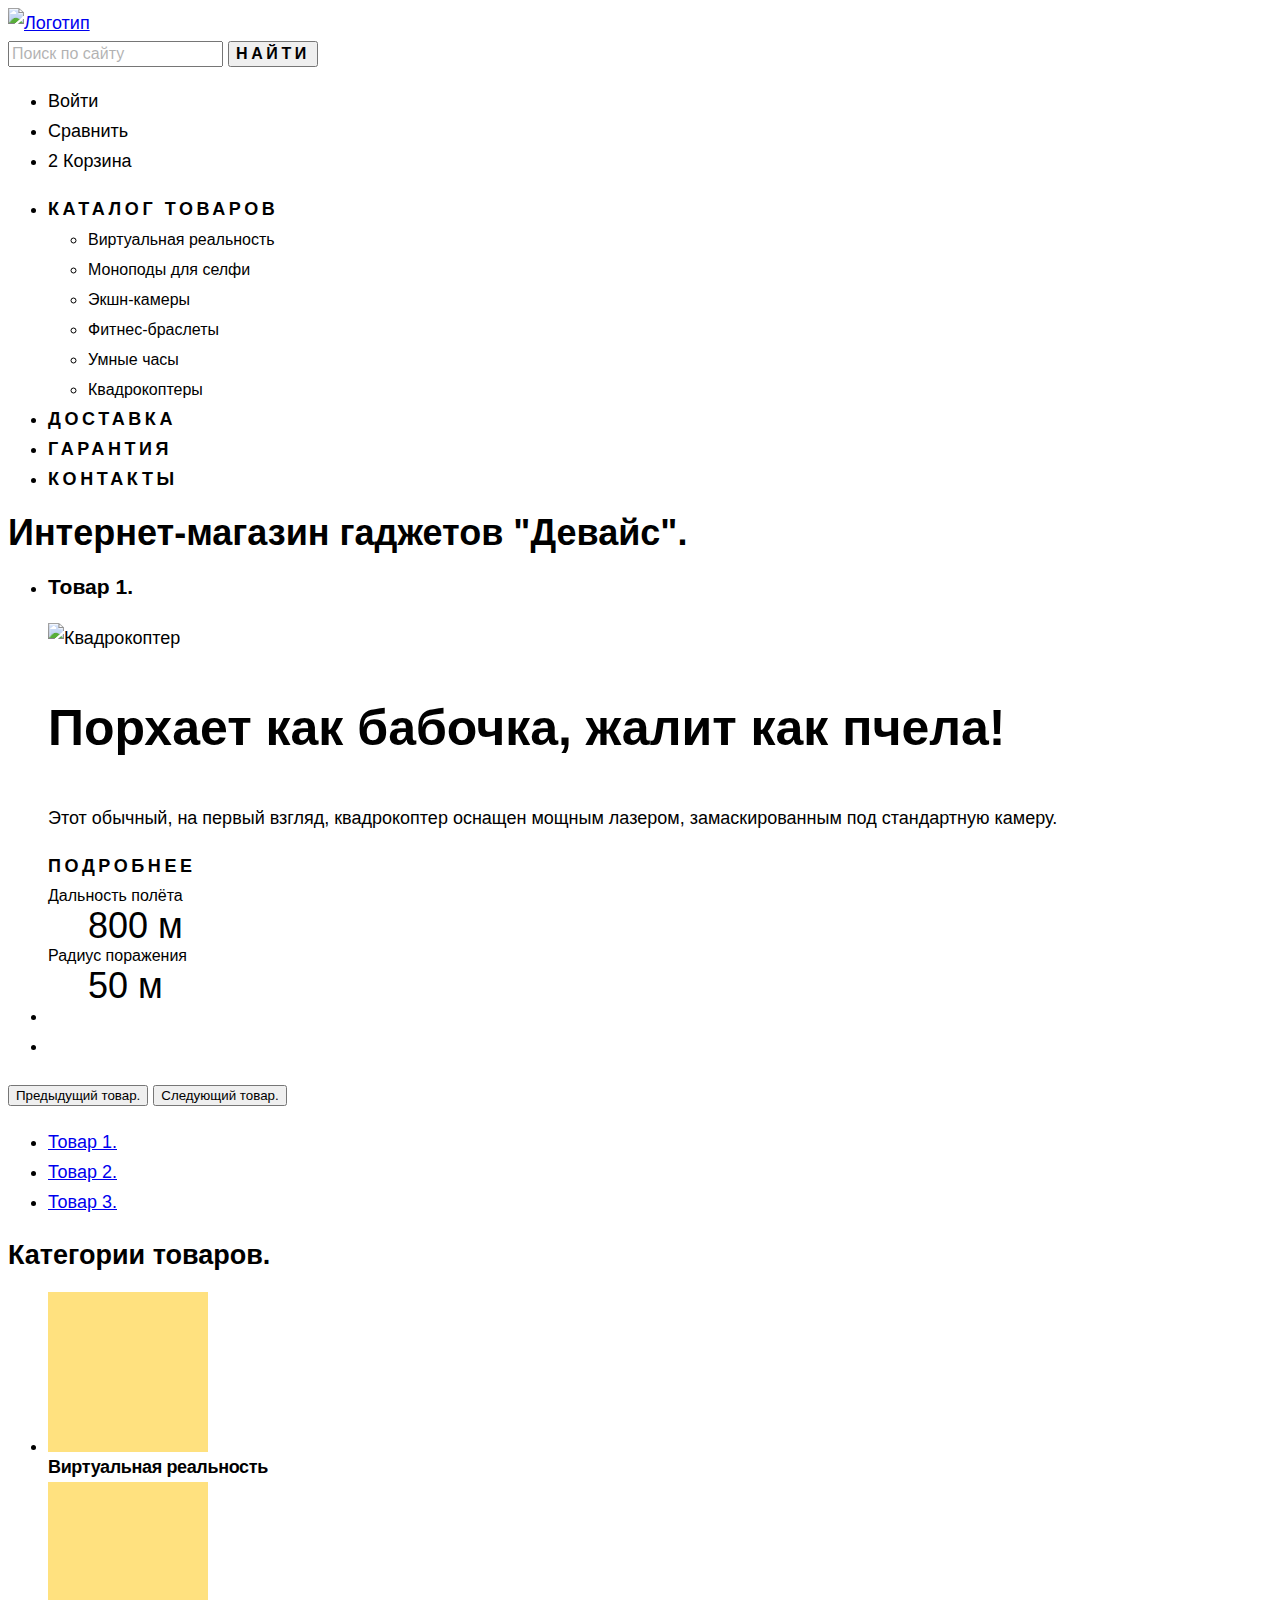
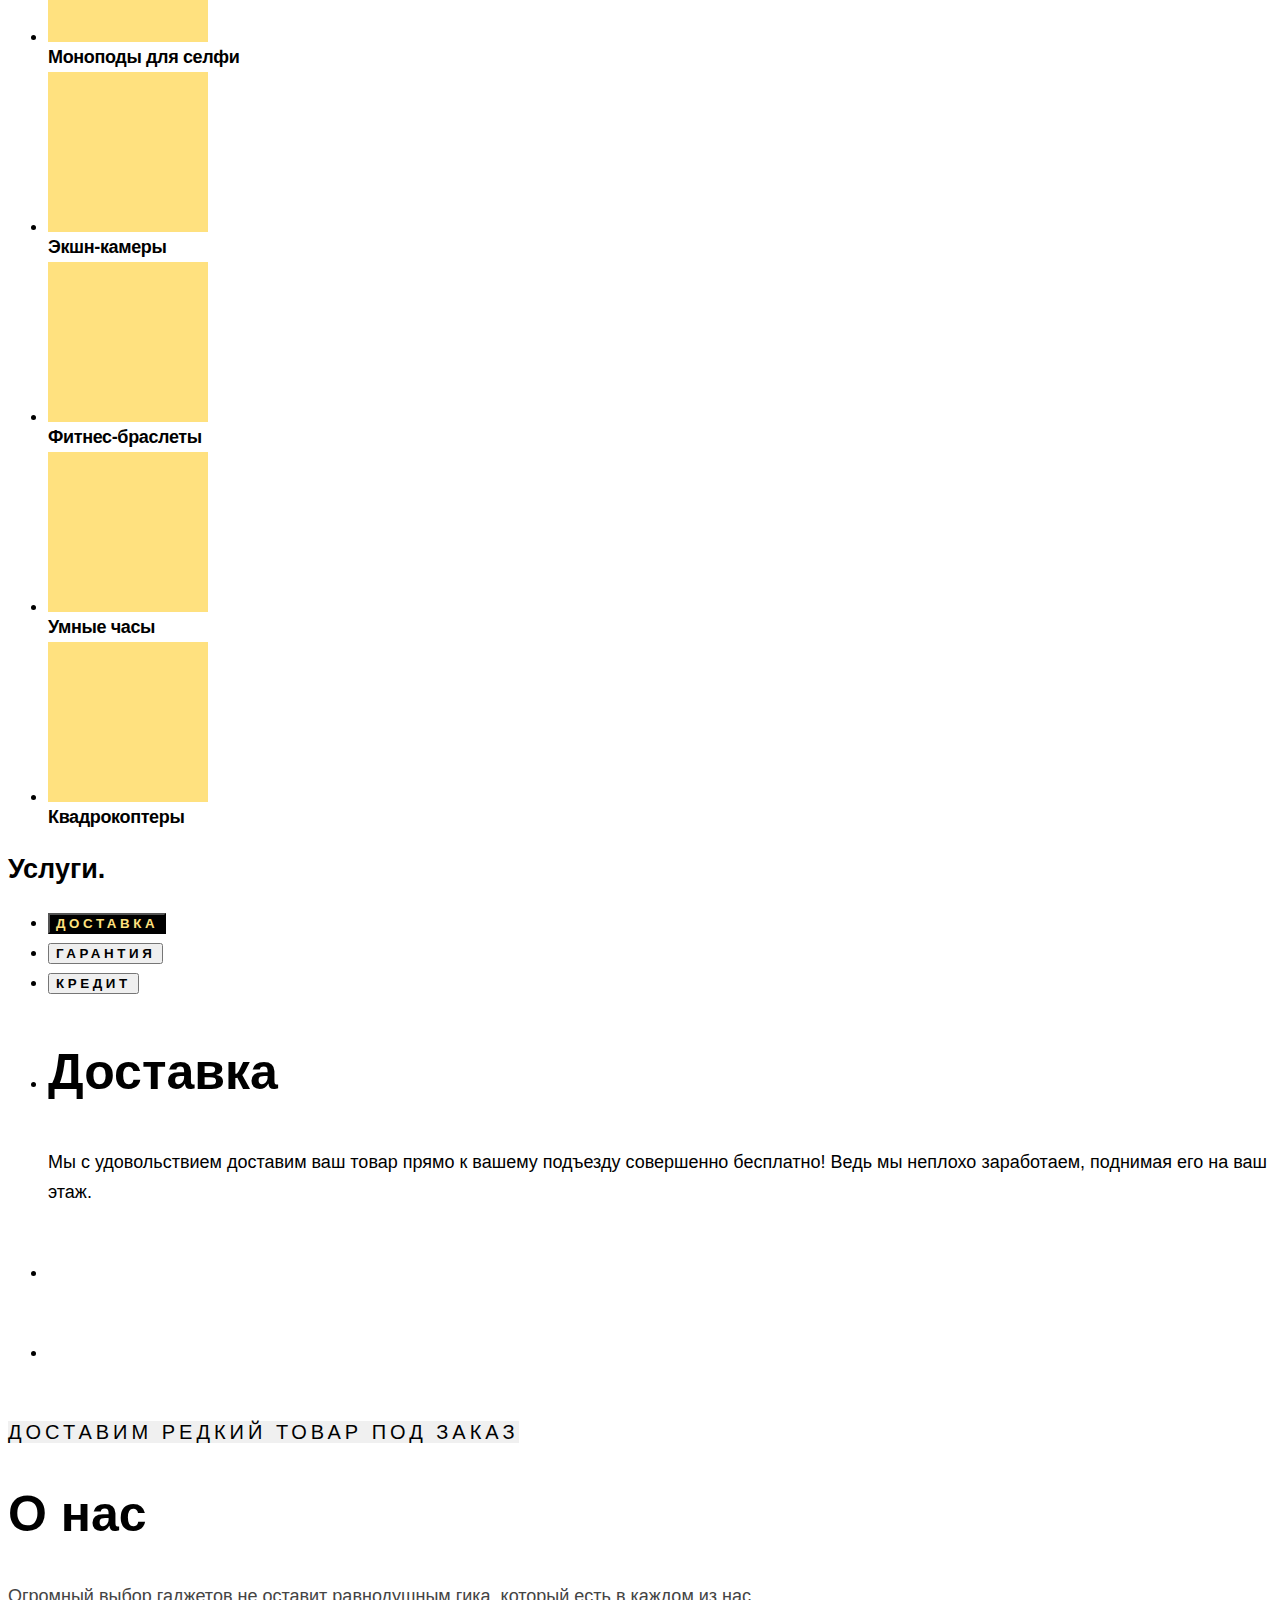
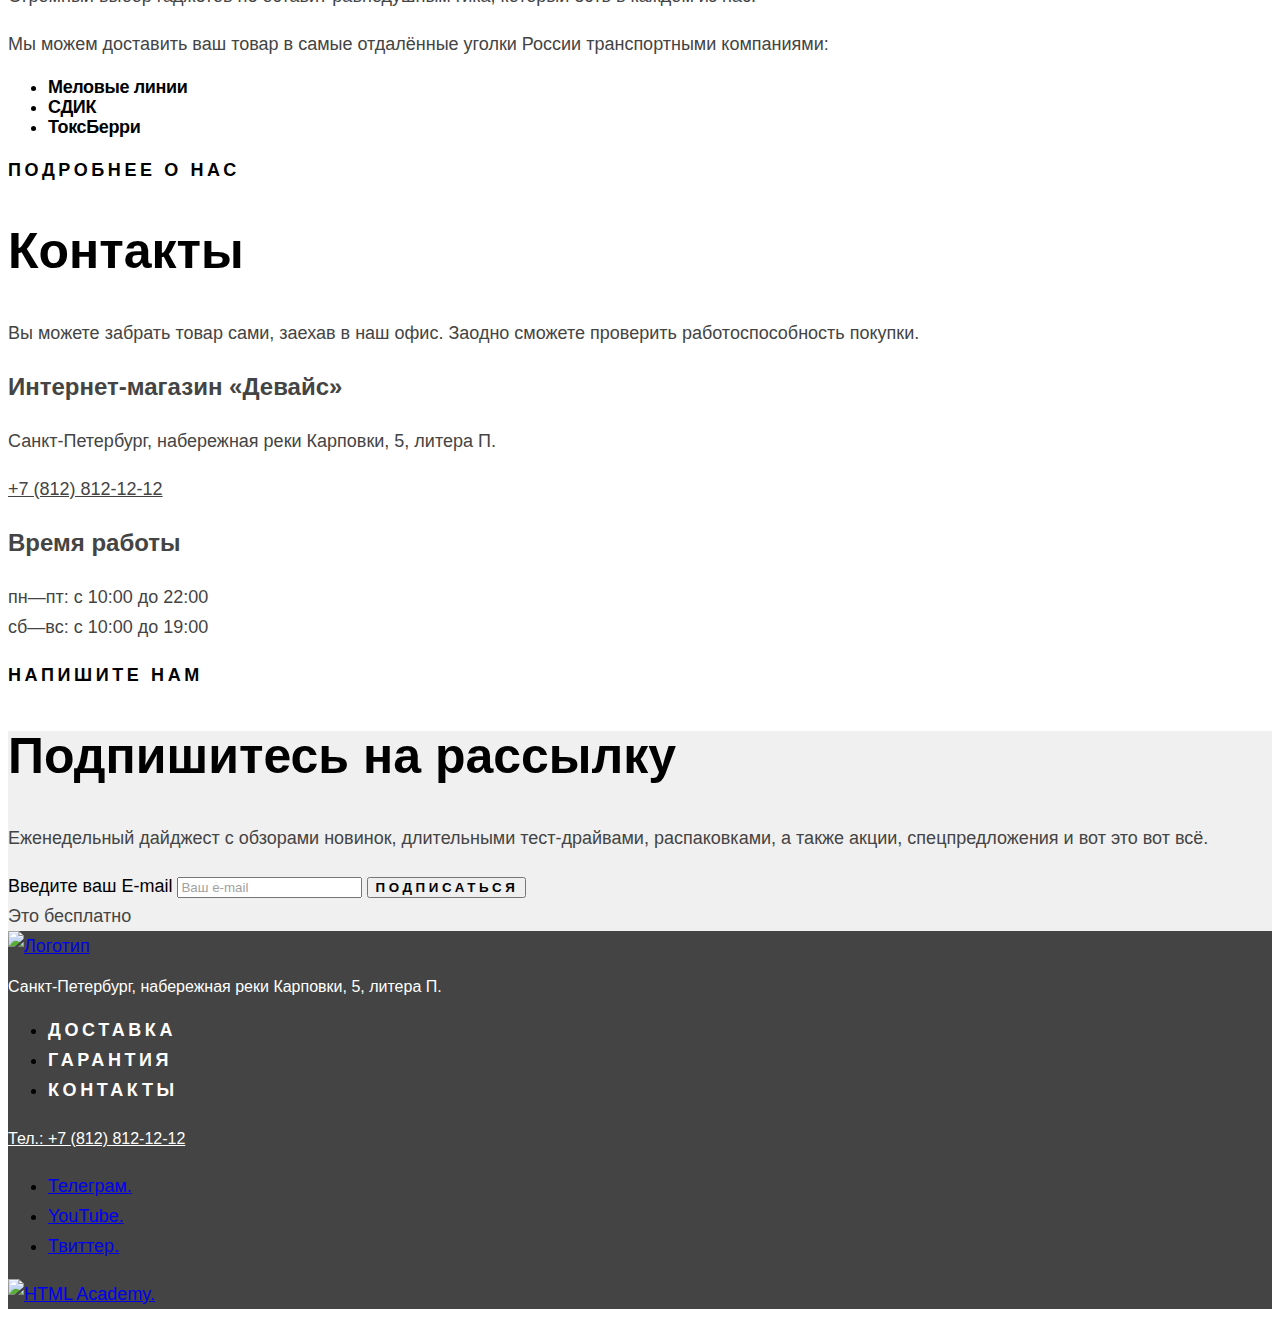
==== index.html @ 1443848a "Добавляет фоновые цвета и изображения в index" ====
<!DOCTYPE html>
<html lang="ru">

<head>
  <meta charset="UTF-8">
  <meta name="viewport" content="width=device-width, initial-scale=1.0">
  <link href="styles/styles.css" rel="stylesheet">
  <title>HTML Academy: Девайс</title>
</head>

<body>
  <header class="header">
    <div class="header-container container">
        <a class="navigation-logo" href="index.html" aria-current="page">
          <img src="images/header/logo.svg" width="145" height="36" alt="Логотип">
        </a>

        <div class="header-user-container">
          <form class="header-search search" method="GET" action="https://echo.htmlacademy.ru/">
            <label class="visually-hidden" for="search">
              <input class="search-input" type="search" name="search" id="search" placeholder="Поиск по сайту">
            </label>
            <button class="search-submit button button-dark" type="submit">Найти</button>
          </form>

          <ul class="user-list list-reset">
            <li class="user-item">
              <a class="user-link user-link-login" href="#">Войти</a>
            </li>

            <li class="user-item">
              <a class="user-link user-link-compare" href="#">Сравнить</a>
            </li>

            <li class="user-item user-item-cart">
              <a class="user-link user-link-cart" href="#">
                <span class="user-link-num">2</span>
                Корзина
              </a>
            </li>
          </ul>
        </div>

      <nav class="navigation">
        <ul class="navigation-list list-reset">
          <li class="navigation-item navigation-item-catalog">
            <a class="navigation-link navigation-link-catalog" href="catalog.html">
              Каталог товаров
              <span></span>
            </a>
            <div class="submenu">
              <ul class="submenu-list">
                <li class="submenu-item">
                  <a class="submenu-link" href="#">Виртуальная реальность</a>
                </li>

                <li class="submenu-item">
                  <a class="submenu-link" href="#">Моноподы для селфи</a>
                </li>

                <li class="submenu-item">
                  <a class="submenu-link" href="#">Экшн-камеры</a>
                </li>
              </ul>

              <ul class="submenu-list">
                <li class="submenu-item">
                  <a class="submenu-link" href="#">Фитнес-браслеты</a>
                </li>

                <li class="submenu-item">
                  <a class="submenu-link" href="#">Умные часы</a>
                </li>
              </ul>

              <ul class="submenu-list">
                <li class="submenu-item">
                  <a class="submenu-link" href="#">Квадрокоптеры</a>
                </li>
              </ul>
            </div>
          </li>

          <li class="navigation-item">
            <a class="navigation-link" href="#">Доставка</a>
          </li>

          <li class="navigation-item">
            <a class="navigation-link" href="#">Гарантия</a>
          </li>

          <li class="navigation-item">
            <a class="navigation-link" href="#">Контакты</a>
          </li>
        </ul>
      </nav>
    </div>
  </header>

  <main>
    <h1 class="visually-hidden">Интернет-магазин гаджетов "Девайс".</h1>

    <section class="slider">
      <div class="slider-container container">
        <ul class="slider-list list-reset">
          <li class="slider-item slider-item-active">
            <h3 class="visually-hidden">Товар 1.</h3>
            <img src="images/index/slider/slider-1.png" width="560" height="560" alt="Квадрокоптер">

            <div class="slider-content">
              <p class="slider-title title">Порхает как бабочка, жалит как пчела!</p>
              <p class="slider-text">Этот обычный, на первый взгляд, квадрокоптер оснащен мощным лазером, замаскированным под стандартную камеру.</p>
              <a class="slider-button button button-light" href="#">Подробнее</a>

              <dl class="slider-params">
                <div class="slider-params-item">
                  <dt class="slider-key">Дальность полёта</dt>
                  <dd class="slider-value">800 м</dd>
                </div>

                <div class="slider-params-item">
                  <dt class="slider-key">Радиус поражения</dt>
                  <dd class="slider-value">50 м</dd>
                </div>
              </dl>
            </div>
          </li>

          <li class="slider-item"></li>

          <li class="slider-item"></li>
        </ul>

        <div class="slider-arrows">
          <button class="slider-arrow slider-arrow-prev" type="button">
            <span class="visually-hidden">Предыдущий товар.</span>
          </button>

          <button class="slider-arrow slider-arrow-next" type="button">
            <span class="visually-hidden">Следующий товар.</span>
          </button>
        </div>

        <div class="slider-bullets bullets">
          <ul class="bullets-list">
            <li class="bullets-item active">
              <a class="bullets-link active" href="#">
                <span class="visually-hidden">Товар 1.</span>
              </a>
            </li>

            <li class="bullets-item">
              <a class="bullets-link" href="#">
                <span class="visually-hidden">Товар 2.</span>
              </a>
            </li>

            <li class="bullets-item">
              <a class="bullets-link" href="#">
                <span class="visually-hidden">Товар 3.</span>
              </a>
            </li>
          </ul>
        </div>
      </div>
    </section>

    <section class="categories">
      <div class="categories-container container">
        <h2 class="visually-hidden">Категории товаров.</h2>

        <ul class="categories-list">
          <li class="categories-item">
            <a class="categories-link categories-link-vr" href="#">Виртуальная реальность</a>
          </li>

          <li class="categories-item">
            <a class="categories-link categories-link-monopodes" href="#">Моноподы для селфи</a>
          </li>

          <li class="categories-item">
            <a class="categories-link categories-link-cameras" href="#">Экшн-камеры</a>
          </li>

          <li class="categories-item">
            <a class="categories-link categories-link-bracelets" href="#">Фитнес-браслеты</a>
          </li>

          <li class="categories-item">
            <a class="categories-link categories-link-smartwatches" href="#">Умные часы</a>
          </li>

          <li class="categories-item">
            <a class="categories-link categories-link-quadrocopters" href="#">Квадрокоптеры</a>
          </li>
        </ul>
      </div>
    </section>

    <section class="services">
      <div class="services-container container">
        <h2 class="visually-hidden">Услуги.</h2>

        <ul class="services-tabs list-reset">
          <li class="services-tab-item services-tab-item-active">
            <button class="services-tab-link services-tab-link-active button button-light">Доставка</button>
          </li>

          <li class="services-tab-item">
            <button class="services-tab-link button button-light">Гарантия</button>
          </li>

          <li class="services-tab-item">
            <button class="services-tab-link button button-light">Кредит</button>
          </li>
        </ul>

        <ul class="services-contents list-reset">
          <li class="services-content-item services-content-item-delivery services-content-item-active">
            <h3 class="services-title title">Доставка</h3>
            <p class="services-text">Мы с удовольствием доставим ваш товар прямо к вашему подъезду совершенно бесплатно! Ведь мы неплохо заработаем, поднимая его на ваш этаж.</p>
          </li>

          <li class="services-content-item services-content-item-guarantee">
            <h3 class="services-title title"></h3>
            <p class="services-text"></p>
          </li>

          <li class="services-content-item services-content-item-credit">
            <h3 class="services-title title"></h3>
            <p class="services-text"></p>
          </li>
        </ul>
      </div>
    </section>

    <div class="delivery container">
      <span></span>
      <a class="delivery-link" href="#">Доставим редкий товар под заказ
        <span></span>
      </a>
    </di>

    <div class="about-company-container">
      <section class="about">
        <h2 class="about-title title">О нас</h2>

        <p class="about-description">Огромный выбор гаджетов не оставит равнодушным гика, который есть в каждом из нас.</p>
        <p class="about-description">Мы можем доставить ваш товар в самые отдалённые уголки России транспортными компаниями:</p>
        <ul class="about-list">
          <li class="about-item">Меловые линии</li>
          <li class="about-item">СДИК</li>
          <li class="about-item">ТоксБерри</li>
        </ul>

        <a class="about-button button button-light" href="#">Подробнее о нас</a>
      </section>

      <section class="contacts">
        <h2 class="contacts-title title">Контакты</h2>
        <p class="contacts-description">Вы можете забрать товар сами, заехав в наш офис. Заодно сможете проверить работоспособность покупки.</p>

        <address class="contacts-info">
          <h3 class="address-title">Интернет-магазин «Девайс»</h3>
          <p class="address-description">Санкт-Петербург, набережная реки Карповки, 5, литера П.</p>
          <a class="address-phone" href="tel:+78128121212">+7 (812) 812-12-12</a>
        </address>

        <h3 class="contacts-worktime-title">Время работы</h3>
        <p class="contacts-worktime-description">пн—пт: с 10:00 до 22:00<br>сб—вс: с 10:00 до 19:00</p>

        <a class="contacts-button button" href="#">Напишите нам</a>
      </section>
    </div>

    <section class="subscribe">
      <div class="subscribe-container container">
        <h2 class="subscribe-title title">Подпишитесь на рассылку</h2>
        <p class="subscribe-description">Еженедельный дайджест с обзорами новинок, длительными тест-драйвами, распаковками, а также акции, спецпредложения и вот это вот всё.</p>

        <form class="subscribe-form" method="post" action="https://echo.htmlacademy.ru/">
          <label class="visually-hidden" for="subscribe-email">Введите ваш E-mail</label>
          <input class="subscribe-input" type="email" id="subscribe-email" name="subscribe-email" placeholder="Ваш e-mail" required>
          <button class="subscribe-submit button button-dark" type="submit">Подписаться</button>
        </form>

        <span class="subscribe-hint">Это бесплатно</span>
      </div>
    </section>
  </main>

  <footer class="footer">
    <div class="footer-container container">
      <a class="footer-logo" href="index.html" aria-current="page">
        <img class="footer-image" src="images/footer/logo.svg" width="145" height="36" alt="Логотип">
      </a>

      <div class="footer-content">
        <address class="footer-address">
          <p class="footer-address-description">Санкт-Петербург, набережная реки Карповки, 5, литера П.</p>
        </address>

        <ul class="footer-navigation-list navigation-list list-reset">
          <li class="navigation-item">
            <a class="navigation-link" href="#">Доставка</a>
          </li>

          <li class="navigation-item">
            <a class="navigation-link" href="#">Гарантия</a>
          </li>

          <li class="navigation-item">
            <a class="navigation-link" href="#">Контакты</a>
          </li>
        </ul>

        <a class="footer-contact-link" href="tel:+78128121212">Тел.: +7 (812) 812-12-12</a>

        <ul class="footer-social-list">
          <li class="footer-social-item">
            <a class="footer-social-link" href="https://t.me/htmlacademy">
              <span class="visually-hidden">Телеграм.</span>
            </a>
          </li>

          <li class="footer-social-item">
            <a class="footer-social-link" href="https://www.youtube.com/user/htmlacademyru">
              <span class="visually-hidden">YouTube.</span>
            </a>
          </li>

          <li class="footer-social-item">
            <a class="footer-social-link" href="https://twitter.com/htmlacademy_ru">
              <span class="visually-hidden">Твиттер.</span>
            </a>
          </li>
        </ul>

        <a class="footer-author-link" href="https://htmlacademy.ru/">
          <img class="footer-author-image" src="images/footer/html-academy.svg" width="115" height="33" alt="HTML Academy.">
        </a>
      </div>
    </div>
  </footer>
</body>
</html>
---- styles/styles.css ----
@font-face {
  font-family: "Raleway";
  font-style: normal;
  font-weight: 800;
  src: url("../fonts/raleway/raleway-800.woff2") format("woff2");
  font-display: swap;
}

@font-face {
  font-family: "Rubik";
  font-style: normal;
  font-weight: 400;
  src: url("../fonts/rubik/rubik-400.woff2") format("woff2");
  font-display: swap;
}

@font-face {
  font-family: "Rubik";
  font-style: normal;
  font-weight: 700;
  src: url("../fonts/rubik/rubik-700.woff2") format("woff2");
  font-display: swap;
}

:root {
  --basic-black: #000000;
  --basic-dark: #444444;
  --basic-gray: #DCDCDC;
  --basic-light-gray: #EBEBEB;
  --basic-light: #F0F0F0;
  --basic-white: #FFFFFF;
  --special-yellow-light: #FFE17F;
  --special-yellow-dark: #FFC700;
  --special-purple: #AF4FFF;
  --status-error: #FF3D3D;
  --status-warning: #FD912E;
  --status-success: #08AF00;
}

html {

}

body {
  font-family: "Rubik", Arial, Helvetica, sans-serif;
  font-style: normal;
  font-size: 18px;
  font-weight: normal;
  line-height: 30px;
  color: var(--basic-black);
  background-color: var(--basic-white);
}

.title {
  font-family: "Raleway", Arial, Helvetica, sans-serif;
  font-size: 50px;
  font-weight: 800;
  line-height: 50px;
}

.button {
  font-family: "Raleway", Arial, Helvetica, sans-serif;
  font-weight: 800;
  letter-spacing: 3.6px;
  text-transform: uppercase;
  color: var(--basic-black);
  text-decoration: none;
}

/* HEADER */
.search-input,
.search-submit {
  font-size: 16px;
  line-height: 20px;
  color: var(--basic-black);
}

.search-input::placeholder {
  color: var(--basic-black);
  opacity: 0.3;
}

.user-link {
  color: var(--basic-black);
  text-decoration: none;
}

.navigation-link {
  font-family: "Raleway", Arial, Helvetica, sans-serif;
  font-weight: 800;
  line-height: auto;
  letter-spacing: 3.6px;
  text-transform: uppercase;
  text-decoration: none;
  color: var(--basic-black);
}

.submenu-link {
  color: var(--basic-black);
  font-size: 16px;
  line-height: 18px;
  text-decoration: none;
}

/* MAIN */


/* SLIDER */
.slider-button {
  text-align: center;
}

.slider-value {
  font-size: 36px;
}

.slider-key {
  font-size: 16px;
}

/* CATEGORIES */
.categories-link {
  font-family: "Raleway", Arial, Helvetica, sans-serif;
  font-weight: 800;
  letter-spacing: -0.36px;
  line-height: 24px;
  text-decoration: none;
  color: var(--basic-black);
}

.categories-link::before {
  content: "";
  display: block;
  width: 160px;
  height: 160px;
  background-color: var(--special-yellow-light);
  background-repeat: no-repeat;
}

.categories-link-vr::before {
  background-image: url("../images/index/categories/categories-vr.svg");
}

.categories-link-monopodes::before {
  background-image: url("../images/index/categories/categories-monopode.svg");
}

.categories-link-cameras::before {
  background-image: url("../images/index/categories/categories-camera.svg");
}

.categories-link-bracelets::before {
  background-image: url("../images/index/categories/categories-fitness-bracelets.svg");
}

.categories-link-smartwatches::before {
  background-image: url("../images/index/categories/categories-smartwatch.svg");
}

.categories-link-quadrocopters::before {
  background-image: url("../images/index/categories/categories-quadrocopters.svg");
}

/* SERVICES */
.services-tab-link {
  text-align: center;
}

.services-tab-link-active {
  color: var(--special-yellow-light);
  background-color: var(--basic-black);
}

/* DELIVERY */
.delivery-link {
  font-family: "Raleway", Arial, Helvetica, sans-serif;
  font-size: 20px;
  letter-spacing: 4px;
  text-transform: uppercase;
  text-decoration: none;
  color: var(--basic-black);
  background-color: var(--basic-light);
}

/* ABOUT */
.about-description {
  color: var(--basic-dark);
}

.about-item {
  font-weight: 700;
  line-height: 20px;
  letter-spacing: -0.36px;
}

/* CONTACTS */
.contacts-description {
  color: var(--basic-dark);
}

.address-title,
.contacts-worktime-title {
  font-size: 24px;
  font-style: normal;
  font-weight: 700;
  color: var(--basic-dark);
}

.address-description,
.contacts-worktime-description {
  font-style: normal;
  color: var(--basic-dark);
}

.address-phone {
  font-style: normal;
  color: var(--basic-dark);
}

/* SUBSCRIBE */
.subscribe {
  background-color: var(--basic-light);
}

.subscribe-description {
  color: var(--basic-dark);
}

.subscribe-input {
  color: var(--basic-black);
}

.subscribe-input::placeholder {
  color: var(--basic-dark);
  opacity: 0.5;
}

.subscribe-hint {
  color: var(--basic-dark);
}

/* FOOTER */
.footer {
  background-color: var(--basic-dark);
}

.footer-address-description {
  font-size: 16px;
  line-height: 20px;
  font-style: normal;
  color: var(--basic-white);
}

.footer .navigation-link {
  color: var(--basic-white);
}

.footer-contact-link {
  font-size: 16px;
  line-height: 20px;
  color: var(--basic-white);
}
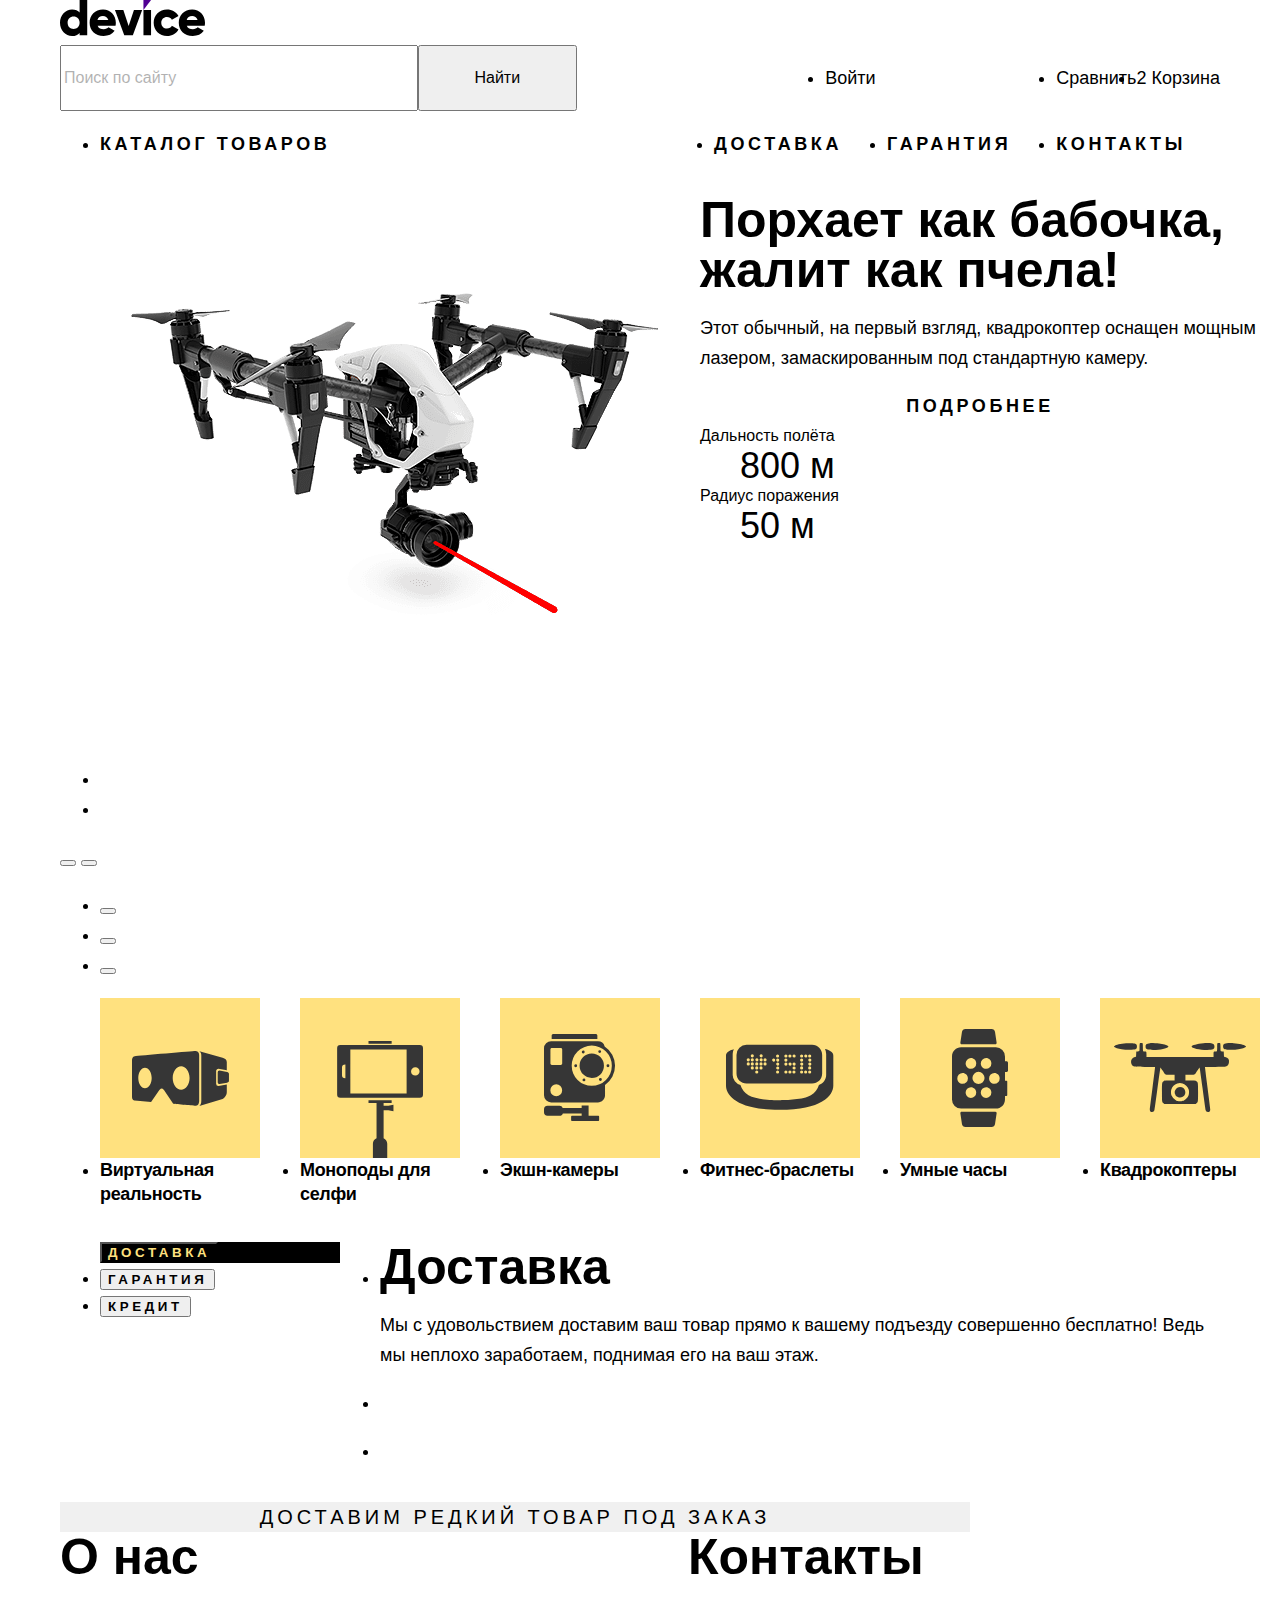
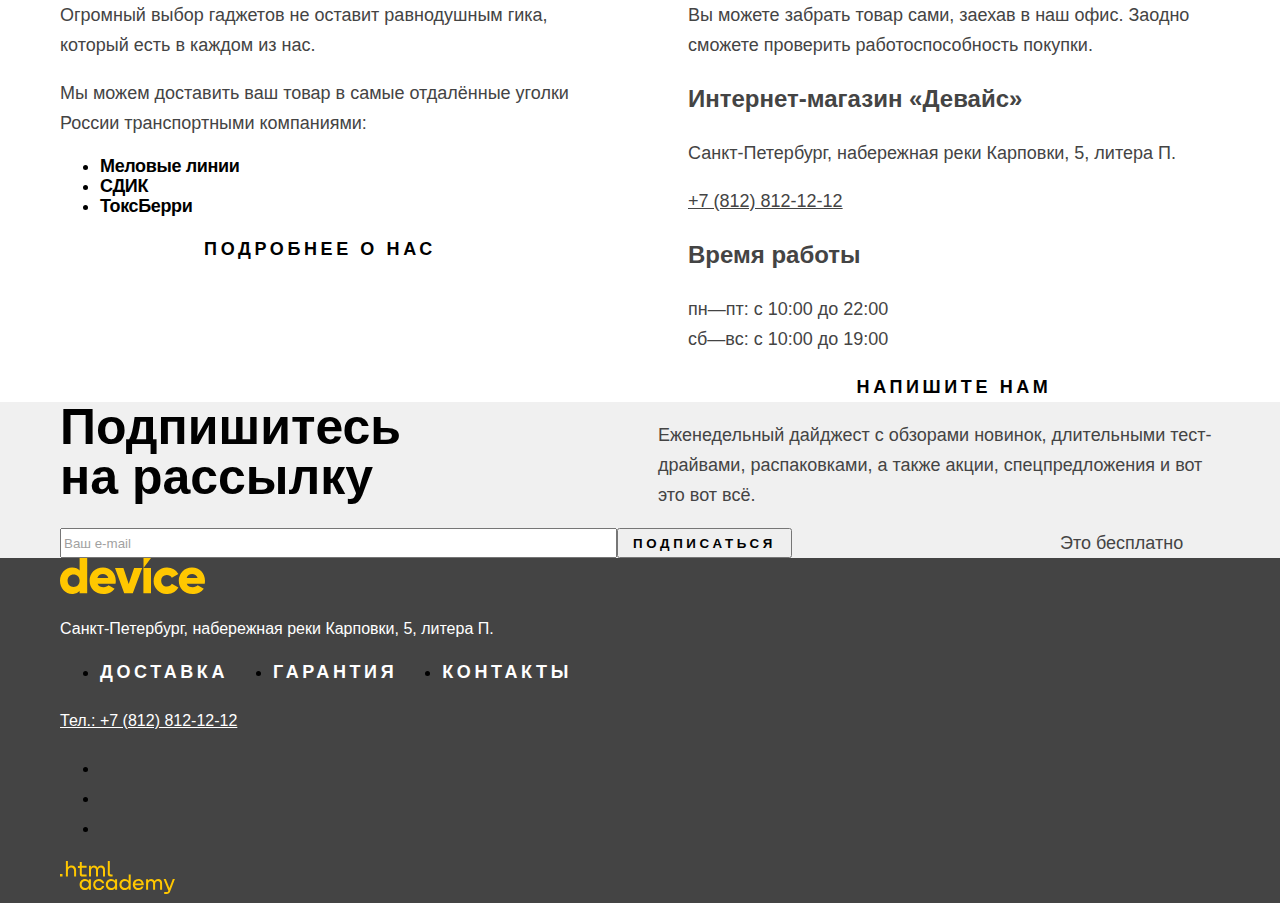
==== commit 5d3ee76b: "Сетка для крупных блоков на главной" ====
--- a/index.html
+++ b/index.html
@@ -9,338 +9,346 @@
 </head>
 
 <body>
-  <header class="header">
-    <div class="header-container container">
-        <a class="navigation-logo" href="index.html" aria-current="page">
-          <img src="images/header/logo.svg" width="145" height="36" alt="Логотип">
-        </a>
-
-        <div class="header-user-container">
-          <form class="header-search search" method="GET" action="https://echo.htmlacademy.ru/">
-            <label class="visually-hidden" for="search">
+  <div class="page-container">
+    <header class="header">
+      <div class="header-container container">
+          <a class="navigation-logo" href="index.html" aria-current="page">
+            <img src="images/header/logo.svg" width="145" height="36" alt="Логотип">
+          </a>
+
+          <div class="header-user-container">
+            <form class="header-search search" method="GET" action="https://echo.htmlacademy.ru/">
+              <label class="visually-hidden" for="search">Нажмите для поиска по сайту</label>
               <input class="search-input" type="search" name="search" id="search" placeholder="Поиск по сайту">
-            </label>
-            <button class="search-submit button button-dark" type="submit">Найти</button>
-          </form>
-
-          <ul class="user-list list-reset">
-            <li class="user-item">
-              <a class="user-link user-link-login" href="#">Войти</a>
-            </li>
-
-            <li class="user-item">
-              <a class="user-link user-link-compare" href="#">Сравнить</a>
-            </li>
-
-            <li class="user-item user-item-cart">
-              <a class="user-link user-link-cart" href="#">
-                <span class="user-link-num">2</span>
-                Корзина
+              <button class="search-submit button button-dark" type="submit">Найти</button>
+            </form>
+
+            <ul class="user-list list-reset">
+              <li class="user-item">
+                <a class="user-link user-link-login" href="#">Войти</a>
+              </li>
+
+              <li class="user-item">
+                <a class="user-link user-link-compare" href="#">Сравнить</a>
+              </li>
+
+              <li class="user-item user-item-cart">
+                <a class="user-link user-link-cart" href="#">
+                  <span class="user-link-num">2</span>
+                  Корзина
+                </a>
+              </li>
+            </ul>
+          </div>
+
+        <nav class="navigation">
+          <ul class="navigation-list list-reset">
+            <li class="navigation-item navigation-item-catalog">
+              <a class="navigation-link navigation-link-catalog" href="catalog.html">
+                Каталог товаров
+                <span></span>
               </a>
-            </li>
-          </ul>
-        </div>
-
-      <nav class="navigation">
-        <ul class="navigation-list list-reset">
-          <li class="navigation-item navigation-item-catalog">
-            <a class="navigation-link navigation-link-catalog" href="catalog.html">
-              Каталог товаров
-              <span></span>
-            </a>
-            <div class="submenu">
-              <ul class="submenu-list">
-                <li class="submenu-item">
-                  <a class="submenu-link" href="#">Виртуальная реальность</a>
-                </li>
-
-                <li class="submenu-item">
-                  <a class="submenu-link" href="#">Моноподы для селфи</a>
-                </li>
-
-                <li class="submenu-item">
-                  <a class="submenu-link" href="#">Экшн-камеры</a>
-                </li>
-              </ul>
-
-              <ul class="submenu-list">
-                <li class="submenu-item">
-                  <a class="submenu-link" href="#">Фитнес-браслеты</a>
-                </li>
-
-                <li class="submenu-item">
-                  <a class="submenu-link" href="#">Умные часы</a>
-                </li>
-              </ul>
-
-              <ul class="submenu-list">
-                <li class="submenu-item">
-                  <a class="submenu-link" href="#">Квадрокоптеры</a>
-                </li>
-              </ul>
-            </div>
-          </li>
-
-          <li class="navigation-item">
-            <a class="navigation-link" href="#">Доставка</a>
-          </li>
-
-          <li class="navigation-item">
-            <a class="navigation-link" href="#">Гарантия</a>
-          </li>
-
-          <li class="navigation-item">
-            <a class="navigation-link" href="#">Контакты</a>
-          </li>
-        </ul>
-      </nav>
-    </div>
-  </header>
-
-  <main>
-    <h1 class="visually-hidden">Интернет-магазин гаджетов "Девайс".</h1>
-
-    <section class="slider">
-      <div class="slider-container container">
-        <ul class="slider-list list-reset">
-          <li class="slider-item slider-item-active">
-            <h3 class="visually-hidden">Товар 1.</h3>
-            <img src="images/index/slider/slider-1.png" width="560" height="560" alt="Квадрокоптер">
-
-            <div class="slider-content">
-              <p class="slider-title title">Порхает как бабочка, жалит как пчела!</p>
-              <p class="slider-text">Этот обычный, на первый взгляд, квадрокоптер оснащен мощным лазером, замаскированным под стандартную камеру.</p>
-              <a class="slider-button button button-light" href="#">Подробнее</a>
-
-              <dl class="slider-params">
-                <div class="slider-params-item">
-                  <dt class="slider-key">Дальность полёта</dt>
-                  <dd class="slider-value">800 м</dd>
+              <div class="submenu">
+                <ul class="submenu-list submenu-list-video list-reset">
+                  <li class="submenu-item">
+                    <a class="submenu-link" href="#">Виртуальная реальность</a>
+                  </li>
+
+                  <li class="submenu-item">
+                    <a class="submenu-link" href="#">Моноподы для селфи</a>
+                  </li>
+
+                  <li class="submenu-item">
+                    <a class="submenu-link" href="#">Экшн-камеры</a>
+                  </li>
+                </ul>
+
+                <ul class="submenu-list submenu-list-smartdevices list-reset">
+                  <li class="submenu-item">
+                    <a class="submenu-link" href="#">Фитнес-браслеты</a>
+                  </li>
+
+                  <li class="submenu-item">
+                    <a class="submenu-link" href="#">Умные часы</a>
+                  </li>
+                </ul>
+
+                <ul class="submenu-list submenu-list-devices list-reset">
+                  <li class="submenu-item">
+                    <a class="submenu-link" href="#">Квадрокоптеры</a>
+                  </li>
+                </ul>
+              </div>
+            </li>
+
+            <li class="navigation-item">
+              <a class="navigation-link" href="#">Доставка</a>
+            </li>
+
+            <li class="navigation-item">
+              <a class="navigation-link" href="#">Гарантия</a>
+            </li>
+
+            <li class="navigation-item">
+              <a class="navigation-link" href="#">Контакты</a>
+            </li>
+          </ul>
+        </nav>
+      </div>
+    </header>
+
+    <main>
+      <h1 class="visually-hidden">Интернет-магазин гаджетов "Девайс".</h1>
+
+      <section class="slider">
+        <div class="slider-container container">
+          <ul class="slider-list list-reset">
+            <li class="slider-item slider-item-active">
+              <h3 class="visually-hidden">Товар 1.</h3>
+              <div class="slider-image">
+                <img src="images/index/slider/slider-1.png" width="560" height="560" alt="Квадрокоптер">
+              </div>
+
+              <div class="slider-content">
+                <p class="slider-title title">Порхает как бабочка, жалит как пчела!</p>
+                <p class="slider-text">Этот обычный, на первый взгляд, квадрокоптер оснащен мощным лазером, замаскированным под стандартную камеру.</p>
+                <a class="slider-button button button-light" href="#">Подробнее</a>
+
+                <div>
+                  <dl class="slider-params">
+                    <div class="slider-params-item">
+                      <dt class="slider-key">Дальность полёта</dt>
+                      <dd class="slider-value">800 м</dd>
+                    </div>
+
+                    <div class="slider-params-item">
+                      <dt class="slider-key">Радиус поражения</dt>
+                      <dd class="slider-value">50 м</dd>
+                    </div>
+                  </dl>
                 </div>
-
-                <div class="slider-params-item">
-                  <dt class="slider-key">Радиус поражения</dt>
-                  <dd class="slider-value">50 м</dd>
-                </div>
-              </dl>
-            </div>
-          </li>
-
-          <li class="slider-item"></li>
-
-          <li class="slider-item"></li>
-        </ul>
-
-        <div class="slider-arrows">
-          <button class="slider-arrow slider-arrow-prev" type="button">
-            <span class="visually-hidden">Предыдущий товар.</span>
-          </button>
-
-          <button class="slider-arrow slider-arrow-next" type="button">
-            <span class="visually-hidden">Следующий товар.</span>
-          </button>
-        </div>
-
-        <div class="slider-bullets bullets">
-          <ul class="bullets-list">
-            <li class="bullets-item active">
-              <a class="bullets-link active" href="#">
-                <span class="visually-hidden">Товар 1.</span>
-              </a>
-            </li>
-
-            <li class="bullets-item">
-              <a class="bullets-link" href="#">
-                <span class="visually-hidden">Товар 2.</span>
-              </a>
-            </li>
-
-            <li class="bullets-item">
-              <a class="bullets-link" href="#">
-                <span class="visually-hidden">Товар 3.</span>
-              </a>
-            </li>
-          </ul>
-        </div>
-      </div>
-    </section>
-
-    <section class="categories">
-      <div class="categories-container container">
-        <h2 class="visually-hidden">Категории товаров.</h2>
-
-        <ul class="categories-list">
-          <li class="categories-item">
-            <a class="categories-link categories-link-vr" href="#">Виртуальная реальность</a>
-          </li>
-
-          <li class="categories-item">
-            <a class="categories-link categories-link-monopodes" href="#">Моноподы для селфи</a>
-          </li>
-
-          <li class="categories-item">
-            <a class="categories-link categories-link-cameras" href="#">Экшн-камеры</a>
-          </li>
-
-          <li class="categories-item">
-            <a class="categories-link categories-link-bracelets" href="#">Фитнес-браслеты</a>
-          </li>
-
-          <li class="categories-item">
-            <a class="categories-link categories-link-smartwatches" href="#">Умные часы</a>
-          </li>
-
-          <li class="categories-item">
-            <a class="categories-link categories-link-quadrocopters" href="#">Квадрокоптеры</a>
-          </li>
-        </ul>
-      </div>
-    </section>
-
-    <section class="services">
-      <div class="services-container container">
-        <h2 class="visually-hidden">Услуги.</h2>
-
-        <ul class="services-tabs list-reset">
-          <li class="services-tab-item services-tab-item-active">
-            <button class="services-tab-link services-tab-link-active button button-light">Доставка</button>
-          </li>
-
-          <li class="services-tab-item">
-            <button class="services-tab-link button button-light">Гарантия</button>
-          </li>
-
-          <li class="services-tab-item">
-            <button class="services-tab-link button button-light">Кредит</button>
-          </li>
-        </ul>
-
-        <ul class="services-contents list-reset">
-          <li class="services-content-item services-content-item-delivery services-content-item-active">
-            <h3 class="services-title title">Доставка</h3>
-            <p class="services-text">Мы с удовольствием доставим ваш товар прямо к вашему подъезду совершенно бесплатно! Ведь мы неплохо заработаем, поднимая его на ваш этаж.</p>
-          </li>
-
-          <li class="services-content-item services-content-item-guarantee">
-            <h3 class="services-title title"></h3>
-            <p class="services-text"></p>
-          </li>
-
-          <li class="services-content-item services-content-item-credit">
-            <h3 class="services-title title"></h3>
-            <p class="services-text"></p>
-          </li>
-        </ul>
-      </div>
-    </section>
-
-    <div class="delivery container">
-      <span></span>
-      <a class="delivery-link" href="#">Доставим редкий товар под заказ
-        <span></span>
-      </a>
-    </di>
-
-    <div class="about-company-container">
-      <section class="about">
-        <h2 class="about-title title">О нас</h2>
-
-        <p class="about-description">Огромный выбор гаджетов не оставит равнодушным гика, который есть в каждом из нас.</p>
-        <p class="about-description">Мы можем доставить ваш товар в самые отдалённые уголки России транспортными компаниями:</p>
-        <ul class="about-list">
-          <li class="about-item">Меловые линии</li>
-          <li class="about-item">СДИК</li>
-          <li class="about-item">ТоксБерри</li>
-        </ul>
-
-        <a class="about-button button button-light" href="#">Подробнее о нас</a>
+              </div>
+            </li>
+
+            <li class="slider-item"></li>
+
+            <li class="slider-item"></li>
+          </ul>
+
+          <div class="slider-arrows">
+            <button class="slider-arrow slider-arrow-prev" type="button">
+              <span class="visually-hidden">Предыдущий товар.</span>
+            </button>
+
+            <button class="slider-arrow slider-arrow-next" type="button">
+              <span class="visually-hidden">Следующий товар.</span>
+            </button>
+          </div>
+
+          <div class="slider-bullets bullets">
+            <ul class="bullets-list">
+              <li class="bullets-item active">
+                <button class="bullets-link bullets-link-active" type="button">
+                  <span class="visually-hidden">Товар 1.</span>
+                </button>
+              </li>
+
+              <li class="bullets-item">
+                <button class="bullets-link" type="button">
+                  <span class="visually-hidden">Товар 2.</span>
+                </button>
+              </li>
+
+              <li class="bullets-item">
+                <button class="bullets-link" type="button">
+                  <span class="visually-hidden">Товар 3.</span>
+                </button>
+              </li>
+            </ul>
+          </div>
+        </div>
       </section>
 
-      <section class="contacts">
-        <h2 class="contacts-title title">Контакты</h2>
-        <p class="contacts-description">Вы можете забрать товар сами, заехав в наш офис. Заодно сможете проверить работоспособность покупки.</p>
-
-        <address class="contacts-info">
-          <h3 class="address-title">Интернет-магазин «Девайс»</h3>
-          <p class="address-description">Санкт-Петербург, набережная реки Карповки, 5, литера П.</p>
-          <a class="address-phone" href="tel:+78128121212">+7 (812) 812-12-12</a>
-        </address>
-
-        <h3 class="contacts-worktime-title">Время работы</h3>
-        <p class="contacts-worktime-description">пн—пт: с 10:00 до 22:00<br>сб—вс: с 10:00 до 19:00</p>
-
-        <a class="contacts-button button" href="#">Напишите нам</a>
+      <section class="categories">
+        <div class="categories-container container">
+          <h2 class="visually-hidden">Категории товаров.</h2>
+
+          <ul class="categories-list list-reset">
+            <li class="categories-item">
+              <a class="categories-link categories-link-vr" href="#">Виртуальная реальность</a>
+            </li>
+
+            <li class="categories-item">
+              <a class="categories-link categories-link-monopodes" href="#">Моноподы для селфи</a>
+            </li>
+
+            <li class="categories-item">
+              <a class="categories-link categories-link-cameras" href="#">Экшн-камеры</a>
+            </li>
+
+            <li class="categories-item">
+              <a class="categories-link categories-link-bracelets" href="#">Фитнес-браслеты</a>
+            </li>
+
+            <li class="categories-item">
+              <a class="categories-link categories-link-smartwatches" href="#">Умные часы</a>
+            </li>
+
+            <li class="categories-item">
+              <a class="categories-link categories-link-quadrocopters" href="#">Квадрокоптеры</a>
+            </li>
+          </ul>
+        </div>
       </section>
-    </div>
-
-    <section class="subscribe">
-      <div class="subscribe-container container">
-        <h2 class="subscribe-title title">Подпишитесь на рассылку</h2>
-        <p class="subscribe-description">Еженедельный дайджест с обзорами новинок, длительными тест-драйвами, распаковками, а также акции, спецпредложения и вот это вот всё.</p>
-
-        <form class="subscribe-form" method="post" action="https://echo.htmlacademy.ru/">
-          <label class="visually-hidden" for="subscribe-email">Введите ваш E-mail</label>
-          <input class="subscribe-input" type="email" id="subscribe-email" name="subscribe-email" placeholder="Ваш e-mail" required>
-          <button class="subscribe-submit button button-dark" type="submit">Подписаться</button>
-        </form>
-
-        <span class="subscribe-hint">Это бесплатно</span>
-      </div>
-    </section>
-  </main>
-
-  <footer class="footer">
-    <div class="footer-container container">
-      <a class="footer-logo" href="index.html" aria-current="page">
-        <img class="footer-image" src="images/footer/logo.svg" width="145" height="36" alt="Логотип">
-      </a>
-
-      <div class="footer-content">
-        <address class="footer-address">
-          <p class="footer-address-description">Санкт-Петербург, набережная реки Карповки, 5, литера П.</p>
-        </address>
-
-        <ul class="footer-navigation-list navigation-list list-reset">
-          <li class="navigation-item">
-            <a class="navigation-link" href="#">Доставка</a>
-          </li>
-
-          <li class="navigation-item">
-            <a class="navigation-link" href="#">Гарантия</a>
-          </li>
-
-          <li class="navigation-item">
-            <a class="navigation-link" href="#">Контакты</a>
-          </li>
-        </ul>
-
-        <a class="footer-contact-link" href="tel:+78128121212">Тел.: +7 (812) 812-12-12</a>
-
-        <ul class="footer-social-list">
-          <li class="footer-social-item">
-            <a class="footer-social-link" href="https://t.me/htmlacademy">
-              <span class="visually-hidden">Телеграм.</span>
-            </a>
-          </li>
-
-          <li class="footer-social-item">
-            <a class="footer-social-link" href="https://www.youtube.com/user/htmlacademyru">
-              <span class="visually-hidden">YouTube.</span>
-            </a>
-          </li>
-
-          <li class="footer-social-item">
-            <a class="footer-social-link" href="https://twitter.com/htmlacademy_ru">
-              <span class="visually-hidden">Твиттер.</span>
-            </a>
-          </li>
-        </ul>
-
-        <a class="footer-author-link" href="https://htmlacademy.ru/">
-          <img class="footer-author-image" src="images/footer/html-academy.svg" width="115" height="33" alt="HTML Academy.">
+
+      <section class="services">
+        <div class="services-container container">
+          <h2 class="visually-hidden">Услуги.</h2>
+
+          <ul class="services-tabs list-reset">
+            <li class="services-tab-item services-tab-item-active button button-light">
+              <button class="services-tab-link services-tab-link-active button button-light">Доставка</button>
+            </li>
+
+            <li class="services-tab-item">
+              <button class="services-tab-link button button-light">Гарантия</button>
+            </li>
+
+            <li class="services-tab-item">
+              <button class="services-tab-link button button-light">Кредит</button>
+            </li>
+          </ul>
+
+          <ul class="services-contents list-reset">
+            <li class="services-content-item services-content-item-delivery services-content-item-active">
+              <h3 class="services-title title">Доставка</h3>
+              <p class="services-text">Мы с удовольствием доставим ваш товар прямо к вашему подъезду совершенно бесплатно! Ведь мы неплохо заработаем, поднимая его на ваш этаж.</p>
+            </li>
+
+            <li class="services-content-item services-content-item-guarantee">
+              <h3 class="services-title title"></h3>
+              <p class="services-text"></p>
+            </li>
+
+            <li class="services-content-item services-content-item-credit">
+              <h3 class="services-title title"></h3>
+              <p class="services-text"></p>
+            </li>
+          </ul>
+        </div>
+      </section>
+
+      <div class="delivery container">
+        <a class="delivery-link" href="#">Доставим редкий товар под заказ
+          <span></span>
         </a>
       </div>
-    </div>
-  </footer>
+
+      <div class="about-company-container container">
+        <section class="about">
+          <h2 class="about-title title">О нас</h2>
+
+          <p class="about-description">Огромный выбор гаджетов не оставит равнодушным гика, который есть в каждом из нас.</p>
+          <p class="about-description">Мы можем доставить ваш товар в самые отдалённые уголки России транспортными компаниями:</p>
+          <ul class="about-list list-reset">
+            <li class="about-item">Меловые линии</li>
+            <li class="about-item">СДИК</li>
+            <li class="about-item">ТоксБерри</li>
+          </ul>
+
+          <a class="about-button button button-light" href="#">Подробнее о нас</a>
+        </section>
+
+        <section class="contacts">
+          <h2 class="contacts-title title">Контакты</h2>
+          <p class="contacts-description">Вы можете забрать товар сами, заехав в наш офис. Заодно сможете проверить работоспособность покупки.</p>
+
+          <address class="contacts-info">
+            <h3 class="address-title">Интернет-магазин «Девайс»</h3>
+            <p class="address-description">Санкт-Петербург, набережная реки Карповки, 5, литера П.</p>
+            <a class="address-phone" href="tel:+78128121212">+7 (812) 812-12-12</a>
+          </address>
+
+          <h3 class="contacts-worktime-title">Время работы</h3>
+          <p class="contacts-worktime-description">пн—пт: с 10:00 до 22:00<br>сб—вс: с 10:00 до 19:00</p>
+
+          <a class="contacts-button button button-light" href="#">Напишите нам</a>
+        </section>
+      </div>
+
+      <section class="subscribe">
+        <div class="subscribe-container container">
+          <div class="subscribe-text-content">
+            <h2 class="subscribe-title title">Подпишитесь на рассылку</h2>
+            <p class="subscribe-description">Еженедельный дайджест с обзорами новинок, длительными тест-драйвами, распаковками, а также акции, спецпредложения и вот это вот всё.</p>
+          </div>
+
+          <div class="subscribe-feedback-content">
+            <form class="subscribe-form" method="post" action="https://echo.htmlacademy.ru/">
+              <label class="visually-hidden" for="subscribe-email">Введите ваш E-mail</label>
+              <input class="subscribe-input" type="email" id="subscribe-email" name="subscribe-email" placeholder="Ваш e-mail" required>
+              <button class="subscribe-submit button button-dark" type="submit">Подписаться</button>
+            </form>
+
+            <span class="subscribe-hint">Это бесплатно</span>
+          </div>
+        </div>
+      </section>
+    </main>
+
+    <footer class="footer">
+      <div class="footer-container container">
+        <a class="footer-logo" href="index.html" aria-current="page">
+          <img class="footer-image" src="images/footer/logo.svg" width="145" height="36" alt="Логотип">
+        </a>
+
+        <div class="footer-content">
+          <address class="footer-address">
+            <p class="footer-address-description">Санкт-Петербург, набережная реки Карповки, 5, литера П.</p>
+          </address>
+
+          <ul class="footer-navigation-list navigation-list list-reset">
+            <li class="navigation-item">
+              <a class="navigation-link" href="#">Доставка</a>
+            </li>
+
+            <li class="navigation-item">
+              <a class="navigation-link" href="#">Гарантия</a>
+            </li>
+
+            <li class="navigation-item">
+              <a class="navigation-link" href="#">Контакты</a>
+            </li>
+          </ul>
+
+          <a class="footer-contact-link" href="tel:+78128121212">Тел.: +7 (812) 812-12-12</a>
+
+          <ul class="footer-social-list social-list list-reset">
+            <li class="social-item">
+              <a class="social-link social-link-telegram" href="https://t.me/htmlacademy">
+                <span class="visually-hidden">Телеграм.</span>
+              </a>
+            </li>
+
+            <li class="social-item">
+              <a class="social-link social-link-youtube" href="https://www.youtube.com/user/htmlacademyru">
+                <span class="visually-hidden">YouTube.</span>
+              </a>
+            </li>
+
+            <li class="social-item">
+              <a class="social-link social-link-twitter" href="https://twitter.com/htmlacademy_ru">
+                <span class="visually-hidden">Твиттер.</span>
+              </a>
+            </li>
+          </ul>
+
+          <a class="footer-author-link" href="https://htmlacademy.ru/">
+            <svg class="footer-author-image" xmlns="http://www.w3.org/2000/svg" width="115" height="33" fill="none" aria-label="HTML Academy."><path fill="#FFC700" d="M0 12.9v2.6h2.5v-2.6H0ZM11.6 4.5c-1.6 0-2.8.7-3.6 1.7h-.1V0h-2v15.5h2v-5.3c0-2.1 1.3-3.6 3.3-3.6 1.8 0 2.9 1.4 2.9 3.2v5.7h2V9.4c.1-3-1.8-4.9-4.5-4.9ZM26.6 4.8h-4.8V1.1h-2v3.8h-1.9v2h1.9v6c0 1.7 1 2.7 2.7 2.7h4.1v-2h-3.7c-.7 0-1.1-.4-1.1-1.1V6.8h4.8v-2ZM41.1 4.6c-1.6 0-2.9.8-3.5 2.1h-.1a3.7 3.7 0 0 0-3.4-2.1c-1.4 0-2.5.8-3.1 1.8h-.1V4.8H29v10.6h2V10c0-2 1-3.5 2.6-3.5 1.5 0 2.4 1 2.4 2.6v6.3h2V9.8c0-2.4 1.4-3.3 2.6-3.3 1.5 0 2.4 1 2.4 2.6v6.3h2V8.9c.1-2.5-1.4-4.3-3.9-4.3ZM47.8 12.7c0 1.7 1 2.7 2.8 2.7h2v-2h-1.7c-.7 0-1.1-.4-1.1-1.1V0h-2v12.7ZM28.9 19.7a4.9 4.9 0 0 0-3.9-1.8c-3.1 0-5.4 2.3-5.4 5.6s2.3 5.6 5.4 5.6c1.8 0 3-.8 3.8-1.9h.1v1.6h2V18.2h-2v1.5Zm-3.6 7.4a3.5 3.5 0 0 1-3.6-3.6c0-2 1.4-3.6 3.6-3.6s3.6 1.6 3.6 3.6c0 1.9-1.4 3.6-3.6 3.6ZM44.2 22c-.5-2.4-2.6-4.1-5.4-4.1a5.4 5.4 0 0 0-5.6 5.6c0 3.1 2.2 5.6 5.6 5.6 2.8 0 4.9-1.8 5.4-4.2h-2.1a3.4 3.4 0 0 1-3.3 2.3 3.5 3.5 0 0 1-3.6-3.6c0-2 1.4-3.6 3.6-3.6 1.6 0 2.8 1 3.3 2.2h2.1V22ZM55.1 19.7a4.9 4.9 0 0 0-3.9-1.8c-3.1 0-5.4 2.3-5.4 5.6s2.3 5.6 5.4 5.6c1.8 0 3-.8 3.8-1.9h.1v1.6h2V18.2h-2v1.5Zm-3.6 7.4a3.5 3.5 0 0 1-3.6-3.6c0-2 1.4-3.6 3.6-3.6s3.6 1.6 3.6 3.6c0 1.9-1.5 3.6-3.6 3.6ZM68.7 19.8a5 5 0 0 0-3.9-1.9c-3.1 0-5.4 2.3-5.4 5.6s2.2 5.6 5.4 5.6c1.7 0 3-.8 3.8-1.8h.1v1.5h2V13.4h-2v6.4Zm-3.6 7.3a3.5 3.5 0 0 1-3.6-3.6c0-2 1.4-3.6 3.6-3.6s3.6 1.6 3.6 3.6c-.1 2-1.5 3.6-3.6 3.6ZM78.3 17.9a5.4 5.4 0 0 0-5.5 5.6c0 3 2.1 5.6 5.5 5.6 2.5 0 4.5-1.3 5.2-3.6h-2.1c-.5 1-1.6 1.6-3 1.6-1.9 0-3.3-1.3-3.4-2.9h8.8c.2-3.6-2-6.3-5.5-6.3Zm0 1.9c1.7 0 3 1 3.3 2.6h-6.5a3.2 3.2 0 0 1 3.2-2.6ZM98.2 17.9a4 4 0 0 0-3.6 2h-.1c-.6-1.2-1.8-2-3.4-2-1.4 0-2.5.7-3.1 1.8v-1.5h-1.9v10.6h2v-5.4c0-2 1-3.4 2.6-3.5 1.5 0 2.4 1 2.4 2.6v6.3h2v-5.6c0-2.4 1.4-3.3 2.6-3.3 1.5 0 2.4 1 2.4 2.6v6.3h2v-6.5c.1-2.6-1.4-4.4-3.9-4.4ZM109.4 27l-3.6-8.9h-2.2l4.8 11.6c-.3.9-.7 1.2-1.7 1.2h-2.5v2h2.5c1.8 0 2.8-.8 3.5-2.6l4.7-12.2h-2.1l-3.4 8.9Z"/></svg>
+          </a>
+        </div>
+      </div>
+    </footer>
+  </div>
 </body>
 </html>
--- a/styles/styles.css
+++ b/styles/styles.css
@@ -37,37 +37,97 @@
   --status-success: #08AF00;
 }
 
-html {
-
-}
-
+.visually-hidden {
+  position: absolute;
+  width: 1px;
+  height: 1px;
+  margin: -1px;
+  padding: 0;
+  border: 0;
+  clip: rect(0 0 0 0);
+  overflow: hidden;
+  z-index: -1;
+}
+
+*,
+*::before,
+*::after {
+  box-sizing: border-box;
+}
+
+html,
 body {
-  font-family: "Rubik", Arial, Helvetica, sans-serif;
+  min-height: 100vh;
+  height: 100%;
+  margin: 0;
+  padding: 0;
+}
+
+.page-container {
+  display: flex;
+  flex-direction: column;
+  min-height: 100%;
+}
+
+.container {
+  width: 1160px;
+  margin: auto;
+}
+
+body {
+  font-family: "Rubik", "Arial", sans-serif;
   font-style: normal;
   font-size: 18px;
   font-weight: normal;
   line-height: 30px;
   color: var(--basic-black);
   background-color: var(--basic-white);
+
 }
 
 .title {
-  font-family: "Raleway", Arial, Helvetica, sans-serif;
+  margin: 0;
+
+  font-family: "Raleway", "Arial", sans-serif;
   font-size: 50px;
   font-weight: 800;
   line-height: 50px;
 }
 
 .button {
-  font-family: "Raleway", Arial, Helvetica, sans-serif;
+  display: block;
+  font-family: "Raleway", Arial,  sans-serif;
   font-weight: 800;
   letter-spacing: 3.6px;
   text-transform: uppercase;
-  color: var(--basic-black);
-  text-decoration: none;
+  text-align: center;
+  color: var(--basic-black);
+  text-decoration: none;
+  cursor: pointer;
 }
 
 /* HEADER */
+.header-container {
+  display: flex;
+  flex-direction: column;
+}
+
+.header-user-container {
+  display: flex;
+}
+
+.navigation-list {
+  display: flex;
+  gap: 45px;
+}
+
+.header-search {
+  display: flex;
+  width: 517px;
+
+  margin-right: auto;
+}
+
 .search-input,
 .search-submit {
   font-size: 16px;
@@ -75,26 +135,61 @@
   color: var(--basic-black);
 }
 
+.search-submit {
+  font-family: "Rubik", Arial,  sans-serif;
+  font-weight: normal;
+  text-transform: none;
+  letter-spacing: normal;
+  width: 160px;
+}
+
+.search-input {
+  width: 359px;
+}
+
 .search-input::placeholder {
   color: var(--basic-black);
   opacity: 0.3;
 }
 
+.user-list {
+  display: flex;
+}
+
 .user-link {
   color: var(--basic-black);
   text-decoration: none;
+  text-align: left;
+  display: block;
+}
+
+.user-link-login {
+  width: 231px;
 }
 
 .navigation-link {
-  font-family: "Raleway", Arial, Helvetica, sans-serif;
-  font-weight: 800;
-  line-height: auto;
+  font-family: "Raleway", Arial,  sans-serif;
+  font-weight: 800;
+  line-height: 21px;
   letter-spacing: 3.6px;
   text-transform: uppercase;
   text-decoration: none;
   color: var(--basic-black);
 }
 
+.navigation-item-catalog {
+  margin-right: 276px;
+  width: 293px;
+}
+
+.submenu {
+  display: none;
+}
+
+.navigation-item-catalog-active .submenu {
+  display: block;
+}
+
 .submenu-link {
   color: var(--basic-black);
   font-size: 16px;
@@ -103,11 +198,15 @@
 }
 
 /* MAIN */
-
+main {
+  flex-grow: 1;
+}
 
 /* SLIDER */
-.slider-button {
-  text-align: center;
+.slider-item-active {
+  display: grid;
+  grid-template-columns: repeat(2, 560px);
+  gap: 40px;
 }
 
 .slider-value {
@@ -119,22 +218,33 @@
 }
 
 /* CATEGORIES */
+.categories-list {
+  display: grid;
+  grid-template-columns: repeat(6, 160px);
+  gap: 40px;
+}
+
 .categories-link {
-  font-family: "Raleway", Arial, Helvetica, sans-serif;
+  font-family: "Raleway", Arial,  sans-serif;
   font-weight: 800;
   letter-spacing: -0.36px;
   line-height: 24px;
   text-decoration: none;
   color: var(--basic-black);
+
+  position: relative;
+  display: block;
 }
 
 .categories-link::before {
   content: "";
   display: block;
+  /* position: absolute; */
   width: 160px;
   height: 160px;
   background-color: var(--special-yellow-light);
   background-repeat: no-repeat;
+  background-size: 160px 160px;
 }
 
 .categories-link-vr::before {
@@ -162,8 +272,9 @@
 }
 
 /* SERVICES */
-.services-tab-link {
-  text-align: center;
+.services-container {
+  display: grid;
+  grid-template-columns: 280px 1fr;
 }
 
 .services-tab-link-active {
@@ -171,18 +282,33 @@
   background-color: var(--basic-black);
 }
 
+.services-tab-item-active {
+  background-color: var(--basic-black);
+}
+
 /* DELIVERY */
 .delivery-link {
-  font-family: "Raleway", Arial, Helvetica, sans-serif;
+  font-family: "Raleway", Arial,  sans-serif;
   font-size: 20px;
   letter-spacing: 4px;
   text-transform: uppercase;
   text-decoration: none;
+  text-align: center;
   color: var(--basic-black);
   background-color: var(--basic-light);
+
+  position: relative;
+  display: block;
+  width: 910px;
 }
 
 /* ABOUT */
+.about-company-container {
+  display: grid;
+  grid-template-columns: 520px 532px;
+  gap: 108px;
+}
+
 .about-description {
   color: var(--basic-dark);
 }
@@ -196,24 +322,25 @@
 /* CONTACTS */
 .contacts-description {
   color: var(--basic-dark);
+}
+
+.contacts-info {
+  font-style: normal;
 }
 
 .address-title,
 .contacts-worktime-title {
   font-size: 24px;
-  font-style: normal;
   font-weight: 700;
   color: var(--basic-dark);
 }
 
 .address-description,
 .contacts-worktime-description {
-  font-style: normal;
   color: var(--basic-dark);
 }
 
 .address-phone {
-  font-style: normal;
   color: var(--basic-dark);
 }
 
@@ -222,12 +349,29 @@
   background-color: var(--basic-light);
 }
 
+.subscribe-text-content {
+  display: grid;
+  grid-template-columns: 348px 560px;
+  gap: 250px;
+}
+
+.subscribe-feedback-content {
+  display: grid;
+  grid-template-columns: 732px 160px;
+  gap: 268px;
+}
+
+.subscribe-form {
+  display: flex;
+}
+
 .subscribe-description {
   color: var(--basic-dark);
 }
 
 .subscribe-input {
-  color: var(--basic-black);
+  color: var(--basic-dark);
+  width: 557px;
 }
 
 .subscribe-input::placeholder {
@@ -235,8 +379,106 @@
   opacity: 0.5;
 }
 
+.subscribe-submit {
+  width: 175px;
+}
+
 .subscribe-hint {
   color: var(--basic-dark);
+}
+
+/* CATALOG */
+
+/* CATALOG-HEADER */
+.breadcrumbs-link {
+  font-size: 16px;
+  line-height: 20px;
+  text-decoration: none;
+  color: var(--basic-black);
+}
+
+/* FILTER */
+.filter-title,
+.sort-title {
+  font-family: "Raleway", Arial,  sans-serif;
+  font-size: 16px;
+  font-weight: 800;
+  line-height: normal;
+  letter-spacing: 3.2px;
+  text-transform: uppercase;
+}
+
+.filter-group-title {
+  font-weight: 700;
+  line-height: 20px;
+  letter-spacing: -0.36px;
+}
+
+.range-value {
+  font-size: 14px;
+  line-height: 20px;
+  opacity: 0.3;
+}
+
+.control-label {
+  font-size: 16px;
+  line-height: 20px;
+}
+
+/* SORTING */
+.sort-select {
+  font-family: inherit;
+  font-size: 18px;
+  line-height: 30px;
+  font-weight: 400;
+}
+
+/* CATALOG-PRODUCTS */
+.catalog-title {
+  font-size: 18px;
+  line-height: 20px;
+  letter-spacing: -0.36px;
+  color: var(--basic-black);
+}
+
+.catalog-link {
+  text-decoration: none;
+}
+
+.catalog-price {
+  line-height: normal;
+  color: var(--basic-dark);
+}
+
+/* PAGINATION */
+.pagination {
+  background-color: var(--basic-light-gray);
+}
+
+.pagination-link {
+  font-size: 16px;
+  line-height: 20px;
+  text-decoration: none;
+  text-align: center;
+  opacity: 0.3;
+  color: var(--basic-dark);
+}
+
+.pagination-link-current {
+  opacity: 0.6;
+}
+
+.pagination-button {
+  font-family: "Raleway", Arial, sans-serif;
+  font-weight: 800;
+  line-height: normal;
+  letter-spacing: 3.6px;
+  text-transform: uppercase;
+  opacity: 1;
+}
+
+.pagination-button-disabled {
+  opacity: 0.3;
 }
 
 /* FOOTER */
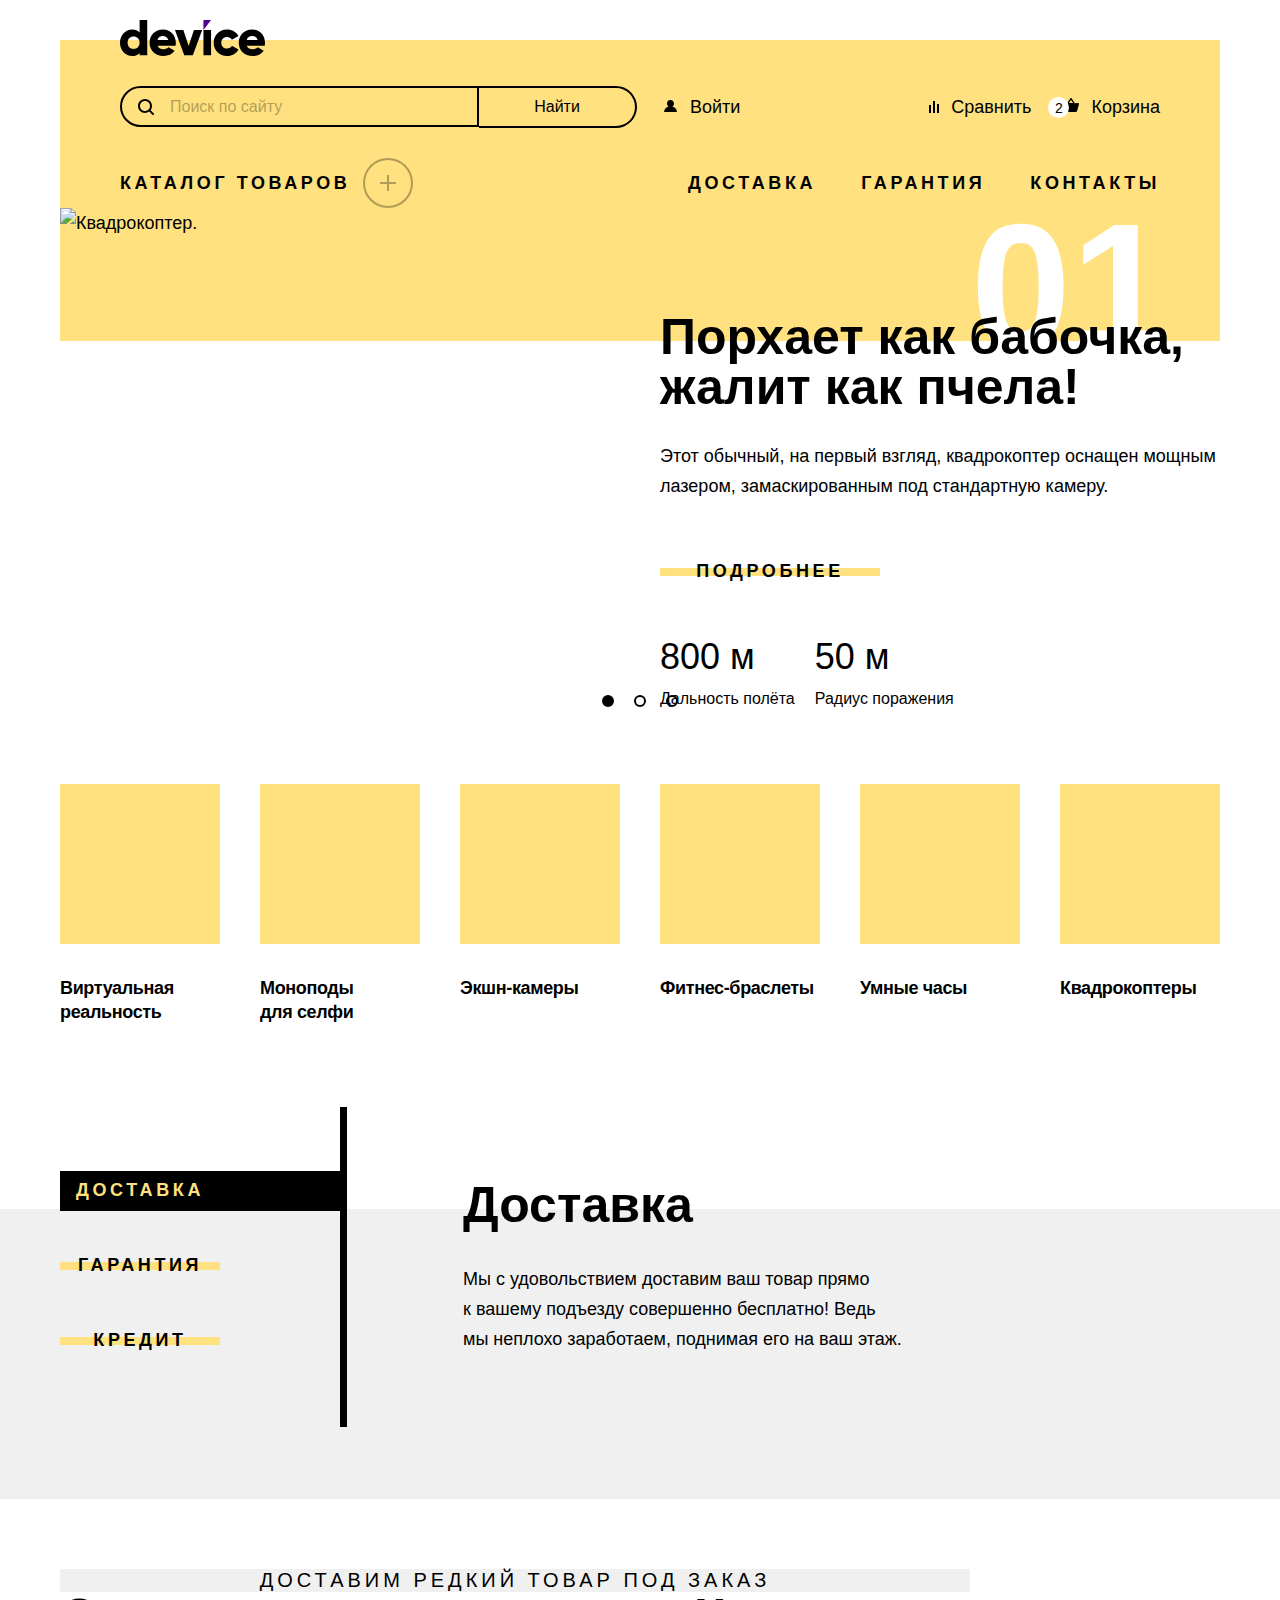
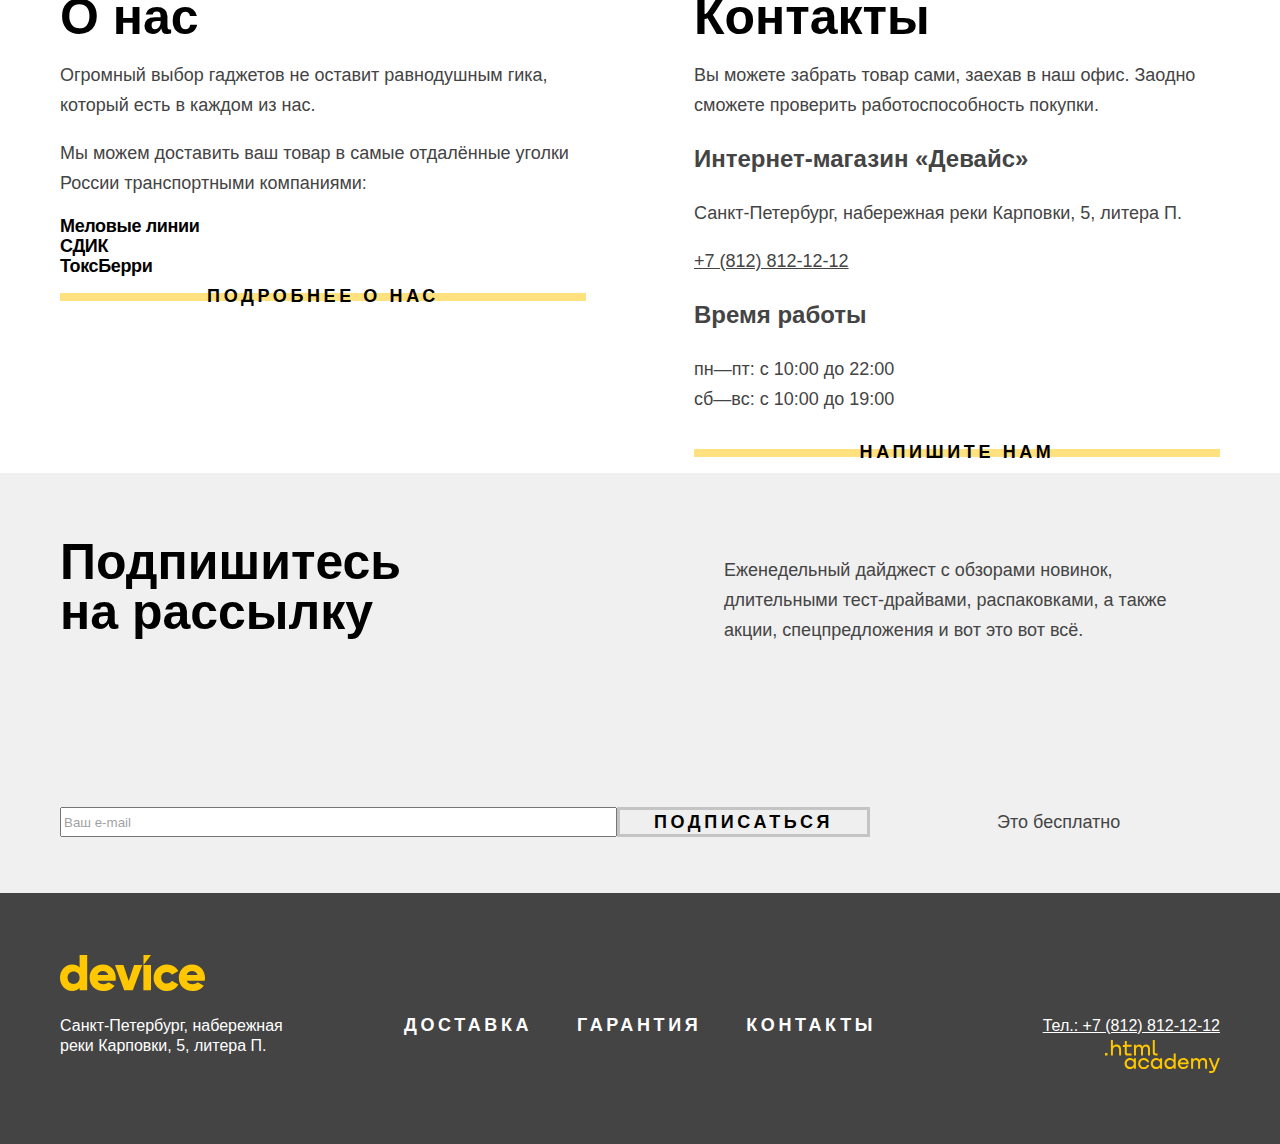
==== commit 57b1a9af: "Сетка, декоративные элементы и состояния для сервисов и категорий" ====
--- a/index.html
+++ b/index.html
@@ -12,14 +12,16 @@
   <div class="page-container">
     <header class="header">
       <div class="header-container container">
-          <a class="navigation-logo" href="index.html" aria-current="page">
-            <img src="images/header/logo.svg" width="145" height="36" alt="Логотип">
+          <a class="header-logo" href="index.html" aria-current="page">
+            <svg xmlns="http://www.w3.org/2000/svg" width="145" height="36" fill="none" aria-label="Логотип."><path fill="#000" d="M27.22 0v35.3h-7.6v-2.4c-1.7 1.9-4.1 3.1-7.51 3.1C5.5 36 0 30.2 0 22.7 0 15.2 5.5 9.4 12.1 9.4c3.41 0 5.91 1.2 7.51 3.1V0h7.6Zm-7.6 22.7c0-3.8-2.5-6.2-6.01-6.2-3.5 0-6 2.4-6 6.2 0 3.8 2.5 6.2 6 6.2 3.5-.1 6-2.4 6-6.2ZM43.73 29.2c2.1 0 3.8-.8 4.8-1.9l6.1 3.5c-2.5 3.4-6.2 5.2-11 5.2-8.6 0-14.01-5.8-14.01-13.3 0-7.5 5.4-13.3 13.4-13.3 7.41 0 12.82 5.7 12.82 13.3 0 1.1-.1 2.1-.3 3H37.63c1 2.6 3.3 3.5 6.1 3.5Zm4.6-9.1c-.8-2.9-3.1-4-5.4-4-2.9 0-4.8 1.4-5.5 4h10.9ZM82.16 10.1l-9.31 25.2h-8.6l-9.31-25.2h8.4l5.3 16 5.31-16h8.2ZM83.46 10.1h7.6v25.2h-7.6V10.1ZM93.67 22.7c0-7.5 5.7-13.3 13.4-13.3 4.9 0 9.21 2.6 11.41 6.5l-6.6 3.8c-.9-1.8-2.7-2.8-4.9-2.8-3.3 0-5.71 2.4-5.71 5.8 0 3.5 2.4 5.8 5.7 5.8 2.2 0 4.1-1.1 4.9-2.8l6.61 3.8c-2.1 3.9-6.4 6.5-11.4 6.5-7.71 0-13.41-5.8-13.41-13.3ZM132.9 29.2c2.1 0 3.8-.8 4.8-1.9l6.1 3.5c-2.5 3.4-6.2 5.2-11 5.2-8.61 0-14.02-5.8-14.02-13.3 0-7.5 5.5-13.3 13.41-13.3 7.4 0 12.81 5.7 12.81 13.3 0 1.1-.1 2.1-.3 3h-17.91c1 2.6 3.3 3.5 6.1 3.5Zm4.7-9.1c-.8-2.9-3.1-4-5.4-4-2.91 0-4.81 1.4-5.51 4h10.9Z"/><path fill="#510094" d="M83.46 0v10.1L91.06 0h-7.6Z"/></svg>
           </a>
 
           <div class="header-user-container">
             <form class="header-search search" method="GET" action="https://echo.htmlacademy.ru/">
-              <label class="visually-hidden" for="search">Нажмите для поиска по сайту</label>
-              <input class="search-input" type="search" name="search" id="search" placeholder="Поиск по сайту">
+              <label class="search-label" for="search">
+                <span class="visually-hidden">Нажмите для поиска по сайту</span>
+                <input class="search-input" type="search" name="search" id="search" placeholder="Поиск по сайту">
+              </label>
               <button class="search-submit button button-dark" type="submit">Найти</button>
             </form>
 
@@ -106,33 +108,81 @@
             <li class="slider-item slider-item-active">
               <h3 class="visually-hidden">Товар 1.</h3>
               <div class="slider-image">
-                <img src="images/index/slider/slider-1.png" width="560" height="560" alt="Квадрокоптер">
+                <img src="images/slider/slider-1.png" width="560" height="560" alt="Квадрокоптер.">
               </div>
 
               <div class="slider-content">
                 <p class="slider-title title">Порхает как бабочка, жалит как пчела!</p>
                 <p class="slider-text">Этот обычный, на первый взгляд, квадрокоптер оснащен мощным лазером, замаскированным под стандартную камеру.</p>
-                <a class="slider-button button button-light" href="#">Подробнее</a>
+                <a class="slider-button button button-stroke" href="#">Подробнее</a>
+
+                <dl class="slider-params">
+                  <div class="slider-params-item">
+                    <dt class="slider-key">Дальность полёта</dt>
+                    <dd class="slider-value">800 м</dd>
+                  </div>
+
+                  <div class="slider-params-item">
+                    <dt class="slider-key">Радиус поражения</dt>
+                    <dd class="slider-value">50 м</dd>
+                  </div>
+                </dl>
+              </div>
+            </li>
+
+            <li class="slider-item">
+              <h3 class="visually-hidden">Товар 2.</h3>
+              <div class="slider-image">
+                <img src="images/slider/slider-2.png" width="560" height="560" alt="Фитнес-браслет.">
+              </div>
+
+              <div class="slider-content">
+                <p class="slider-title title">Худеем правильно!</p>
+                <p class="slider-text">Мотивирующие фитнес-браслеты помогут найти в себе силы не пропускать занятия и соблюдать диету.</p>
+                <a class="slider-button button button-stroke" href="#">Подробнее</a>
 
                 <div>
                   <dl class="slider-params">
                     <div class="slider-params-item">
-                      <dt class="slider-key">Дальность полёта</dt>
-                      <dd class="slider-value">800 м</dd>
-                    </div>
-
-                    <div class="slider-params-item">
-                      <dt class="slider-key">Радиус поражения</dt>
-                      <dd class="slider-value">50 м</dd>
+                      <dt class="slider-key">Без подзарядки</dt>
+                      <dd class="slider-value">48 часов</dd>
                     </div>
                   </dl>
                 </div>
               </div>
             </li>
 
-            <li class="slider-item"></li>
-
-            <li class="slider-item"></li>
+            <li class="slider-item">
+              <h3 class="visually-hidden">Товар 3.</h3>
+              <div class="slider-image">
+                <img src="images/slider/slider-3.png" width="560" height="560" alt="Селфи-палка.">
+              </div>
+
+              <div class="slider-content">
+                <p class="slider-title title">Делай селфи, как Бен Стиллер!</p>
+                <p class="slider-text">Самая длинная палка для селфи доступна в нашем магазине. Восемь (Восемь, Карл!) метров длиной и весом всего 5 кг.</p>
+                <a class="slider-button button button-stroke" href="#">Подробнее</a>
+
+                <div>
+                  <dl class="slider-params">
+                    <div class="slider-params-item">
+                      <dt class="slider-key">Длина палки</dt>
+                      <dd class="slider-value">8,5 м</dd>
+                    </div>
+
+                    <div class="slider-params-item">
+                      <dt class="slider-key">Вес палки</dt>
+                      <dd class="slider-value">5 кг</dd>
+                    </div>
+
+                    <div class="slider-params-item">
+                      <dt class="slider-key">Материал</dt>
+                      <dd class="slider-value">Карбон</dd>
+                    </div>
+                  </dl>
+                </div>
+              </div>
+            </li>
           </ul>
 
           <div class="slider-arrows">
@@ -146,7 +196,7 @@
           </div>
 
           <div class="slider-bullets bullets">
-            <ul class="bullets-list">
+            <ul class="bullets-list list-reset">
               <li class="bullets-item active">
                 <button class="bullets-link bullets-link-active" type="button">
                   <span class="visually-hidden">Товар 1.</span>
@@ -179,7 +229,7 @@
             </li>
 
             <li class="categories-item">
-              <a class="categories-link categories-link-monopodes" href="#">Моноподы для селфи</a>
+              <a class="categories-link categories-link-monopodes" href="#">Моноподы <br>для селфи</a>
             </li>
 
             <li class="categories-item">
@@ -206,33 +256,33 @@
           <h2 class="visually-hidden">Услуги.</h2>
 
           <ul class="services-tabs list-reset">
-            <li class="services-tab-item services-tab-item-active button button-light">
-              <button class="services-tab-link services-tab-link-active button button-light">Доставка</button>
+            <li class="services-tab-item services-tab-item-active">
+              <button class="services-tab-link services-tab-link-active button">Доставка</button>
             </li>
 
             <li class="services-tab-item">
-              <button class="services-tab-link button button-light">Гарантия</button>
+              <button class="services-tab-link button button-stroke">Гарантия</button>
             </li>
 
             <li class="services-tab-item">
-              <button class="services-tab-link button button-light">Кредит</button>
+              <button class="services-tab-link button button-stroke">Кредит</button>
             </li>
           </ul>
 
           <ul class="services-contents list-reset">
             <li class="services-content-item services-content-item-delivery services-content-item-active">
               <h3 class="services-title title">Доставка</h3>
-              <p class="services-text">Мы с удовольствием доставим ваш товар прямо к вашему подъезду совершенно бесплатно! Ведь мы неплохо заработаем, поднимая его на ваш этаж.</p>
+              <p class="services-text">Мы с удовольствием доставим ваш товар прямо <br>к вашему подъезду совершенно бесплатно! Ведь <br>мы неплохо заработаем, поднимая его на ваш этаж.</p>
             </li>
 
             <li class="services-content-item services-content-item-guarantee">
-              <h3 class="services-title title"></h3>
-              <p class="services-text"></p>
+              <h3 class="services-title title">Гарантия</h3>
+              <p class="services-text">Если из-за возгорания купленного у нас товара у вас сгорит дом — не переживайте, мы выдадим вам новый. Товар, не дом, конечно же.</p>
             </li>
 
             <li class="services-content-item services-content-item-credit">
-              <h3 class="services-title title"></h3>
-              <p class="services-text"></p>
+              <h3 class="services-title title">Кредит</h3>
+              <p class="services-text">Залезть в долговую яму стало проще! Кредитные консультанты подберут для вас наиболее выгодные условия кредита. Выгодные для банка, разумеется.</p>
             </li>
           </ul>
         </div>
@@ -256,7 +306,7 @@
             <li class="about-item">ТоксБерри</li>
           </ul>
 
-          <a class="about-button button button-light" href="#">Подробнее о нас</a>
+          <a class="about-button button button-stroke" href="#">Подробнее о нас</a>
         </section>
 
         <section class="contacts">
@@ -272,18 +322,15 @@
           <h3 class="contacts-worktime-title">Время работы</h3>
           <p class="contacts-worktime-description">пн—пт: с 10:00 до 22:00<br>сб—вс: с 10:00 до 19:00</p>
 
-          <a class="contacts-button button button-light" href="#">Напишите нам</a>
+          <a class="contacts-button button button-stroke" href="#">Напишите нам</a>
         </section>
       </div>
 
       <section class="subscribe">
         <div class="subscribe-container container">
-          <div class="subscribe-text-content">
             <h2 class="subscribe-title title">Подпишитесь на рассылку</h2>
             <p class="subscribe-description">Еженедельный дайджест с обзорами новинок, длительными тест-драйвами, распаковками, а также акции, спецпредложения и вот это вот всё.</p>
-          </div>
-
-          <div class="subscribe-feedback-content">
+
             <form class="subscribe-form" method="post" action="https://echo.htmlacademy.ru/">
               <label class="visually-hidden" for="subscribe-email">Введите ваш E-mail</label>
               <input class="subscribe-input" type="email" id="subscribe-email" name="subscribe-email" placeholder="Ваш e-mail" required>
@@ -291,7 +338,6 @@
             </form>
 
             <span class="subscribe-hint">Это бесплатно</span>
-          </div>
         </div>
       </section>
     </main>
@@ -299,7 +345,7 @@
     <footer class="footer">
       <div class="footer-container container">
         <a class="footer-logo" href="index.html" aria-current="page">
-          <img class="footer-image" src="images/footer/logo.svg" width="145" height="36" alt="Логотип">
+          <svg xmlns="http://www.w3.org/2000/svg" width="145" height="36" fill="none" aria-label="Логотип."><path fill="#FFC700" d="M27.2 0v35.3h-7.6v-2.4a9.5 9.5 0 0 1-7.5 3.1C5.5 36 0 30.2 0 22.7 0 15.2 5.5 9.4 12.1 9.4c3.4 0 6 1.2 7.5 3.1V0h7.6Zm-7.6 22.7c0-3.8-2.5-6.2-6-6.2s-6 2.4-6 6.2c0 3.8 2.5 6.2 6 6.2 3.5-.1 6-2.4 6-6.2ZM43.7 29.2c2.1 0 3.8-.8 4.8-1.9l6.1 3.5a13 13 0 0 1-11 5.2c-8.6 0-14-5.8-14-13.3C29.6 15.2 35 9.4 43 9.4c7.4 0 12.8 5.7 12.8 13.3 0 1.1 0 2.1-.3 3H37.6c1 2.6 3.3 3.5 6.1 3.5Zm4.6-9.1c-.8-2.9-3-4-5.4-4-2.9 0-4.8 1.4-5.5 4h11ZM82.2 10.1l-9.4 25.2h-8.6L55 10.1h8.4l5.3 16 5.4-16h8.2ZM83.5 10.1H91v25.2h-7.6V10.1ZM93.7 22.7A13 13 0 0 1 107 9.4a13 13 0 0 1 11.4 6.5l-6.6 3.8c-1-1.8-2.7-2.8-5-2.8a5.5 5.5 0 0 0-5.6 5.8c0 3.5 2.4 5.8 5.7 5.8 2.2 0 4-1.1 4.9-2.8l6.6 3.8A12.8 12.8 0 0 1 107 36a13 13 0 0 1-13.4-13.3ZM132.9 29.2c2 0 3.8-.8 4.8-1.9l6.1 3.5a13 13 0 0 1-11 5.2c-8.6 0-14-5.8-14-13.3a13 13 0 0 1 13.4-13.3c7.4 0 12.8 5.7 12.8 13.3 0 1.1-.1 2.1-.3 3h-18c1 2.6 3.4 3.5 6.2 3.5Zm4.7-9.1c-.8-2.9-3.1-4-5.4-4-3 0-4.8 1.4-5.5 4h10.9ZM83.5 0v10.1L91 0h-7.6Z"/></svg>
         </a>
 
         <div class="footer-content">
@@ -307,45 +353,49 @@
             <p class="footer-address-description">Санкт-Петербург, набережная реки Карповки, 5, литера П.</p>
           </address>
 
-          <ul class="footer-navigation-list navigation-list list-reset">
-            <li class="navigation-item">
-              <a class="navigation-link" href="#">Доставка</a>
-            </li>
-
-            <li class="navigation-item">
-              <a class="navigation-link" href="#">Гарантия</a>
-            </li>
-
-            <li class="navigation-item">
-              <a class="navigation-link" href="#">Контакты</a>
-            </li>
-          </ul>
-
-          <a class="footer-contact-link" href="tel:+78128121212">Тел.: +7 (812) 812-12-12</a>
-
-          <ul class="footer-social-list social-list list-reset">
-            <li class="social-item">
-              <a class="social-link social-link-telegram" href="https://t.me/htmlacademy">
-                <span class="visually-hidden">Телеграм.</span>
-              </a>
-            </li>
-
-            <li class="social-item">
-              <a class="social-link social-link-youtube" href="https://www.youtube.com/user/htmlacademyru">
-                <span class="visually-hidden">YouTube.</span>
-              </a>
-            </li>
-
-            <li class="social-item">
-              <a class="social-link social-link-twitter" href="https://twitter.com/htmlacademy_ru">
-                <span class="visually-hidden">Твиттер.</span>
-              </a>
-            </li>
-          </ul>
-
-          <a class="footer-author-link" href="https://htmlacademy.ru/">
-            <svg class="footer-author-image" xmlns="http://www.w3.org/2000/svg" width="115" height="33" fill="none" aria-label="HTML Academy."><path fill="#FFC700" d="M0 12.9v2.6h2.5v-2.6H0ZM11.6 4.5c-1.6 0-2.8.7-3.6 1.7h-.1V0h-2v15.5h2v-5.3c0-2.1 1.3-3.6 3.3-3.6 1.8 0 2.9 1.4 2.9 3.2v5.7h2V9.4c.1-3-1.8-4.9-4.5-4.9ZM26.6 4.8h-4.8V1.1h-2v3.8h-1.9v2h1.9v6c0 1.7 1 2.7 2.7 2.7h4.1v-2h-3.7c-.7 0-1.1-.4-1.1-1.1V6.8h4.8v-2ZM41.1 4.6c-1.6 0-2.9.8-3.5 2.1h-.1a3.7 3.7 0 0 0-3.4-2.1c-1.4 0-2.5.8-3.1 1.8h-.1V4.8H29v10.6h2V10c0-2 1-3.5 2.6-3.5 1.5 0 2.4 1 2.4 2.6v6.3h2V9.8c0-2.4 1.4-3.3 2.6-3.3 1.5 0 2.4 1 2.4 2.6v6.3h2V8.9c.1-2.5-1.4-4.3-3.9-4.3ZM47.8 12.7c0 1.7 1 2.7 2.8 2.7h2v-2h-1.7c-.7 0-1.1-.4-1.1-1.1V0h-2v12.7ZM28.9 19.7a4.9 4.9 0 0 0-3.9-1.8c-3.1 0-5.4 2.3-5.4 5.6s2.3 5.6 5.4 5.6c1.8 0 3-.8 3.8-1.9h.1v1.6h2V18.2h-2v1.5Zm-3.6 7.4a3.5 3.5 0 0 1-3.6-3.6c0-2 1.4-3.6 3.6-3.6s3.6 1.6 3.6 3.6c0 1.9-1.4 3.6-3.6 3.6ZM44.2 22c-.5-2.4-2.6-4.1-5.4-4.1a5.4 5.4 0 0 0-5.6 5.6c0 3.1 2.2 5.6 5.6 5.6 2.8 0 4.9-1.8 5.4-4.2h-2.1a3.4 3.4 0 0 1-3.3 2.3 3.5 3.5 0 0 1-3.6-3.6c0-2 1.4-3.6 3.6-3.6 1.6 0 2.8 1 3.3 2.2h2.1V22ZM55.1 19.7a4.9 4.9 0 0 0-3.9-1.8c-3.1 0-5.4 2.3-5.4 5.6s2.3 5.6 5.4 5.6c1.8 0 3-.8 3.8-1.9h.1v1.6h2V18.2h-2v1.5Zm-3.6 7.4a3.5 3.5 0 0 1-3.6-3.6c0-2 1.4-3.6 3.6-3.6s3.6 1.6 3.6 3.6c0 1.9-1.5 3.6-3.6 3.6ZM68.7 19.8a5 5 0 0 0-3.9-1.9c-3.1 0-5.4 2.3-5.4 5.6s2.2 5.6 5.4 5.6c1.7 0 3-.8 3.8-1.8h.1v1.5h2V13.4h-2v6.4Zm-3.6 7.3a3.5 3.5 0 0 1-3.6-3.6c0-2 1.4-3.6 3.6-3.6s3.6 1.6 3.6 3.6c-.1 2-1.5 3.6-3.6 3.6ZM78.3 17.9a5.4 5.4 0 0 0-5.5 5.6c0 3 2.1 5.6 5.5 5.6 2.5 0 4.5-1.3 5.2-3.6h-2.1c-.5 1-1.6 1.6-3 1.6-1.9 0-3.3-1.3-3.4-2.9h8.8c.2-3.6-2-6.3-5.5-6.3Zm0 1.9c1.7 0 3 1 3.3 2.6h-6.5a3.2 3.2 0 0 1 3.2-2.6ZM98.2 17.9a4 4 0 0 0-3.6 2h-.1c-.6-1.2-1.8-2-3.4-2-1.4 0-2.5.7-3.1 1.8v-1.5h-1.9v10.6h2v-5.4c0-2 1-3.4 2.6-3.5 1.5 0 2.4 1 2.4 2.6v6.3h2v-5.6c0-2.4 1.4-3.3 2.6-3.3 1.5 0 2.4 1 2.4 2.6v6.3h2v-6.5c.1-2.6-1.4-4.4-3.9-4.4ZM109.4 27l-3.6-8.9h-2.2l4.8 11.6c-.3.9-.7 1.2-1.7 1.2h-2.5v2h2.5c1.8 0 2.8-.8 3.5-2.6l4.7-12.2h-2.1l-3.4 8.9Z"/></svg>
-          </a>
+          <div class="footer-navigation">
+            <ul class="footer-navigation-list navigation-list list-reset">
+              <li class="navigation-item">
+                <a class="navigation-link" href="#">Доставка</a>
+              </li>
+
+              <li class="navigation-item">
+                <a class="navigation-link" href="#">Гарантия</a>
+              </li>
+
+              <li class="navigation-item">
+                <a class="navigation-link" href="#">Контакты</a>
+              </li>
+            </ul>
+
+            <ul class="footer-social-list social-list list-reset">
+              <li class="social-item">
+                <a class="social-link social-link-telegram" href="https://t.me/htmlacademy">
+                  <span class="visually-hidden">Телеграм.</span>
+                </a>
+              </li>
+
+              <li class="social-item">
+                <a class="social-link social-link-youtube" href="https://www.youtube.com/user/htmlacademyru">
+                  <span class="visually-hidden">YouTube.</span>
+                </a>
+              </li>
+
+              <li class="social-item">
+                <a class="social-link social-link-twitter" href="https://twitter.com/htmlacademy_ru">
+                  <span class="visually-hidden">Твиттер.</span>
+                </a>
+              </li>
+            </ul>
+          </div>
+
+          <div class="footer-contacts">
+            <a class="footer-contact-link" href="tel:+78128121212">Тел.: +7 (812) 812-12-12</a>
+
+            <a class="footer-author-link" href="https://htmlacademy.ru/">
+              <svg class="footer-author-image" xmlns="http://www.w3.org/2000/svg" width="115" height="33" fill="none" aria-label="HTML Academy."><path fill="#FFC700" d="M0 12.9v2.6h2.5v-2.6H0ZM11.6 4.5c-1.6 0-2.8.7-3.6 1.7h-.1V0h-2v15.5h2v-5.3c0-2.1 1.3-3.6 3.3-3.6 1.8 0 2.9 1.4 2.9 3.2v5.7h2V9.4c.1-3-1.8-4.9-4.5-4.9ZM26.6 4.8h-4.8V1.1h-2v3.8h-1.9v2h1.9v6c0 1.7 1 2.7 2.7 2.7h4.1v-2h-3.7c-.7 0-1.1-.4-1.1-1.1V6.8h4.8v-2ZM41.1 4.6c-1.6 0-2.9.8-3.5 2.1h-.1a3.7 3.7 0 0 0-3.4-2.1c-1.4 0-2.5.8-3.1 1.8h-.1V4.8H29v10.6h2V10c0-2 1-3.5 2.6-3.5 1.5 0 2.4 1 2.4 2.6v6.3h2V9.8c0-2.4 1.4-3.3 2.6-3.3 1.5 0 2.4 1 2.4 2.6v6.3h2V8.9c.1-2.5-1.4-4.3-3.9-4.3ZM47.8 12.7c0 1.7 1 2.7 2.8 2.7h2v-2h-1.7c-.7 0-1.1-.4-1.1-1.1V0h-2v12.7ZM28.9 19.7a4.9 4.9 0 0 0-3.9-1.8c-3.1 0-5.4 2.3-5.4 5.6s2.3 5.6 5.4 5.6c1.8 0 3-.8 3.8-1.9h.1v1.6h2V18.2h-2v1.5Zm-3.6 7.4a3.5 3.5 0 0 1-3.6-3.6c0-2 1.4-3.6 3.6-3.6s3.6 1.6 3.6 3.6c0 1.9-1.4 3.6-3.6 3.6ZM44.2 22c-.5-2.4-2.6-4.1-5.4-4.1a5.4 5.4 0 0 0-5.6 5.6c0 3.1 2.2 5.6 5.6 5.6 2.8 0 4.9-1.8 5.4-4.2h-2.1a3.4 3.4 0 0 1-3.3 2.3 3.5 3.5 0 0 1-3.6-3.6c0-2 1.4-3.6 3.6-3.6 1.6 0 2.8 1 3.3 2.2h2.1V22ZM55.1 19.7a4.9 4.9 0 0 0-3.9-1.8c-3.1 0-5.4 2.3-5.4 5.6s2.3 5.6 5.4 5.6c1.8 0 3-.8 3.8-1.9h.1v1.6h2V18.2h-2v1.5Zm-3.6 7.4a3.5 3.5 0 0 1-3.6-3.6c0-2 1.4-3.6 3.6-3.6s3.6 1.6 3.6 3.6c0 1.9-1.5 3.6-3.6 3.6ZM68.7 19.8a5 5 0 0 0-3.9-1.9c-3.1 0-5.4 2.3-5.4 5.6s2.2 5.6 5.4 5.6c1.7 0 3-.8 3.8-1.8h.1v1.5h2V13.4h-2v6.4Zm-3.6 7.3a3.5 3.5 0 0 1-3.6-3.6c0-2 1.4-3.6 3.6-3.6s3.6 1.6 3.6 3.6c-.1 2-1.5 3.6-3.6 3.6ZM78.3 17.9a5.4 5.4 0 0 0-5.5 5.6c0 3 2.1 5.6 5.5 5.6 2.5 0 4.5-1.3 5.2-3.6h-2.1c-.5 1-1.6 1.6-3 1.6-1.9 0-3.3-1.3-3.4-2.9h8.8c.2-3.6-2-6.3-5.5-6.3Zm0 1.9c1.7 0 3 1 3.3 2.6h-6.5a3.2 3.2 0 0 1 3.2-2.6ZM98.2 17.9a4 4 0 0 0-3.6 2h-.1c-.6-1.2-1.8-2-3.4-2-1.4 0-2.5.7-3.1 1.8v-1.5h-1.9v10.6h2v-5.4c0-2 1-3.4 2.6-3.5 1.5 0 2.4 1 2.4 2.6v6.3h2v-5.6c0-2.4 1.4-3.3 2.6-3.3 1.5 0 2.4 1 2.4 2.6v6.3h2v-6.5c.1-2.6-1.4-4.4-3.9-4.4ZM109.4 27l-3.6-8.9h-2.2l4.8 11.6c-.3.9-.7 1.2-1.7 1.2h-2.5v2h2.5c1.8 0 2.8-.8 3.5-2.6l4.7-12.2h-2.1l-3.4 8.9Z"/></svg>
+            </a>
+          </div>
         </div>
       </div>
     </footer>
--- a/styles/styles.css
+++ b/styles/styles.css
@@ -2,7 +2,8 @@
   font-family: "Raleway";
   font-style: normal;
   font-weight: 800;
-  src: url("../fonts/raleway/raleway-800.woff2") format("woff2");
+  src: url("../fonts/raleway/raleway-800.woff2") format("woff2"),
+    url("../fonts/raleway/raleway-800.woff") format("woff");
   font-display: swap;
 }
 
@@ -10,7 +11,8 @@
   font-family: "Rubik";
   font-style: normal;
   font-weight: 400;
-  src: url("../fonts/rubik/rubik-400.woff2") format("woff2");
+  src: url("../fonts/rubik/rubik-400.woff2") format("woff2"),
+    url("../fonts/rubik/rubik-400.woff") format("woff");
   font-display: swap;
 }
 
@@ -18,7 +20,8 @@
   font-family: "Rubik";
   font-style: normal;
   font-weight: 700;
-  src: url("../fonts/rubik/rubik-700.woff2") format("woff2");
+  src: url("../fonts/rubik/rubik-700.woff2") format("woff2"),
+    url("../fonts/rubik/rubik-700.woff") format("woff");
   font-display: swap;
 }
 
@@ -35,6 +38,39 @@
   --status-error: #FF3D3D;
   --status-warning: #FD912E;
   --status-success: #08AF00;
+
+  --font-rubik: "Rubik", "Arial", sans-serif;
+  --font-raleway: "Raleway", "Arial", sans-serif;
+}
+
+*,
+*::before,
+*::after {
+  box-sizing: border-box;
+}
+
+html,
+body {
+  min-height: 100vh;
+  height: 100%;
+  margin: 0;
+  padding: 0;
+}
+
+body {
+  font-family: var(--font-rubik);
+  font-style: normal;
+  font-size: 18px;
+  font-weight: 400;
+  line-height: 30px;
+  color: var(--basic-black);
+  background-color: var(--basic-white);
+}
+
+img {
+  max-width: 100%;
+  height: auto;
+  object-fit: cover;
 }
 
 .visually-hidden {
@@ -49,102 +85,223 @@
   z-index: -1;
 }
 
-*,
-*::before,
-*::after {
-  box-sizing: border-box;
-}
-
-html,
-body {
-  min-height: 100vh;
-  height: 100%;
+.page-container {
+  display: flex;
+  flex-direction: column;
+  min-height: 100%;
+}
+
+.container {
+  width: 1160px;
+  margin: 0 auto;
+}
+
+.list-reset {
   margin: 0;
   padding: 0;
-}
-
-.page-container {
-  display: flex;
-  flex-direction: column;
-  min-height: 100%;
-}
-
-.container {
-  width: 1160px;
-  margin: auto;
-}
-
-body {
-  font-family: "Rubik", "Arial", sans-serif;
-  font-style: normal;
-  font-size: 18px;
-  font-weight: normal;
-  line-height: 30px;
-  color: var(--basic-black);
-  background-color: var(--basic-white);
-
+  list-style-type: none;
 }
 
 .title {
   margin: 0;
 
-  font-family: "Raleway", "Arial", sans-serif;
+  font-family: var(--font-raleway);
   font-size: 50px;
   font-weight: 800;
   line-height: 50px;
 }
 
 .button {
-  display: block;
-  font-family: "Raleway", Arial,  sans-serif;
+  display: flex;
+  justify-content: center;
+  align-items: center;
+  font-family: var(--font-raleway);
+  font-size: 18px;
+  line-height: 21px;
   font-weight: 800;
   letter-spacing: 3.6px;
   text-transform: uppercase;
-  text-align: center;
   color: var(--basic-black);
   text-decoration: none;
   cursor: pointer;
 }
 
+.button-light {
+  padding: 18px 39px;
+  border: 3px solid #E5E5E5;
+  background-color: transparent;
+}
+
+.button-light:hover {
+  border-color: var(--basic-black);
+}
+
+.button-light:active {
+  border-color: var(--basic-black);
+  opacity: 0.3;
+}
+
+.button-light:focus {
+  outline: 2px solid var(--special-purple);
+  outline-offset: 2px;
+}
+
+.button-light:disabled {
+  opacity: 0.3;
+}
+
+.button-dark {
+  border: 3px solid #C4C4C4;
+}
+
+.button-dark:hover {
+  border-color: var(--basic-black);
+  background-color: var(--basic-black);
+  color: var(--basic-white);
+}
+
+.button-dark:active {
+  border-color: var(--basic-black);
+  background-color: var(--basic-black);
+  color: rgba(255, 255, 255, 0.3);
+}
+
+.button-dark:focus {
+  outline: 2px solid var(--special-purple);
+  outline-offset: 2px;
+}
+
+.button-dark:disabled {
+  opacity: 0.3;
+  background-color: transparent;
+  cursor: auto;
+  color: var(--basic-black);
+}
+
+.button-stroke {
+  padding: 10px 5px;
+  background-color: transparent;
+  border: none;
+  position: relative;
+  z-index: 1;
+}
+
+.button-stroke::before {
+  content: "";
+  display: flex;
+  background-color: var(--special-yellow-light);
+  width: 100%;
+  height: 8px;
+  position: absolute;
+  z-index: -1;
+}
+
+.button-stroke:hover::before,
+.button-stroke:active::before {
+  display: none;
+}
+
+.button-stroke:hover {
+  background-color: var(--special-yellow-light);
+}
+
+.button-stroke:active {
+  background-color: var(--special-yellow-dark);
+}
+
+.button-stroke:focus {
+  outline: 2px solid var(--special-purple);
+  outline-offset: 2px;
+}
+
+.button-stroke:disabled {
+  opacity: 0.3;
+}
+
 /* HEADER */
 .header-container {
+  padding: 20px 60px 0 60px;
+  background-image: linear-gradient(transparent 40px, var(--special-yellow-light) 40px, var(--special-yellow-light) 100%);
   display: flex;
   flex-direction: column;
+  gap: 30px;
+}
+
+.header-logo {
+  width: 145px;
+  height: 36px;
+}
+
+.header-logo:hover {
+  opacity: 0.6;
+}
+
+.header-logo:active {
+  opacity: 0.3;
+}
+
+.header-logo:focus {
+  outline: 2px solid var(--special-purple);
+  outline-offset: 2px;
 }
 
 .header-user-container {
-  display: flex;
+  display: grid;
+  grid-template-columns: 517px 1fr;
+  align-items: center;
+  gap: 26px;
 }
 
 .navigation-list {
   display: flex;
+  flex-wrap: wrap;
+  align-items: center;
   gap: 45px;
+  justify-content: end;
 }
 
 .header-search {
   display: flex;
   width: 517px;
-
-  margin-right: auto;
+}
+
+.search-label {
+  position: relative;
+  width: 100%;
+  height: 100%;
 }
 
 .search-input,
 .search-submit {
   font-size: 16px;
   line-height: 20px;
-  color: var(--basic-black);
+  display: block;
+  color: var(--basic-black);
+  height: 100%;
+  width: 100%;
 }
 
 .search-submit {
-  font-family: "Rubik", Arial,  sans-serif;
+  font-family: var(--font-rubik);
   font-weight: normal;
   text-transform: none;
-  letter-spacing: normal;
-  width: 160px;
+  letter-spacing: 0;
+  border: 2px solid var(--basic-black);
+  border-radius: 0 50px 50px 0;
+  border-left: none;
+  background-color: transparent;
+  padding: 9px;
 }
 
 .search-input {
   width: 359px;
+  border: 2px solid var(--basic-black);
+  border-radius: 50px 0 0 50px;
+  padding: 10px 16px 9px 48px;
+  background-color: transparent;
+  background-image: url("../images/header/search.svg");
+  background-repeat: no-repeat;
+  background-position: 16px 50%;
 }
 
 .search-input::placeholder {
@@ -152,23 +309,89 @@
   opacity: 0.3;
 }
 
+.search-input:focus {
+  outline: 2px solid var(--special-purple);
+  outline-offset: 2px;
+}
+
+.search-input:disabled {
+  opacity: 0.3;
+}
+
 .user-list {
   display: flex;
+  flex-wrap: wrap;
 }
 
 .user-link {
   color: var(--basic-black);
   text-decoration: none;
-  text-align: left;
   display: block;
 }
 
+.user-link:hover {
+  opacity: 0.6;
+}
+
+.user-link:active {
+  opacity: 0.3;
+}
+
+.user-link:focus {
+  outline: 2px solid var(--special-purple);
+  outline-offset: 2px;
+}
+
 .user-link-login {
-  width: 231px;
+  margin-right: 28px;
+  padding-left: 27px;
+  background-image: url("../images/header/user.svg");
+  background-repeat: no-repeat;
+  background-position: 0 8px;
+}
+
+.user-link-logout {
+  color: rgba(0, 0, 0, 0.3);
+}
+
+.user-link-compare {
+  padding-left: 22px;
+  background-image: url("../images/header/compare.svg");
+  background-repeat: no-repeat;
+  background-position: 0 50%;
+}
+
+.user-link-cart {
+  margin-left: 32px;
+  padding-left: 28px;
+  background-image: url("../images/header/cart.svg");
+  background-repeat: no-repeat;
+  background-position: 0 6px;
+  position: relative;
+  cursor: pointer;
+}
+
+.user-link-num {
+  font-size: 14px;
+  line-height: 20px;
+  position: absolute;
+  display: flex;
+  justify-content: center;
+  align-items: center;
+  width: 21px;
+  height: 21px;
+  left: -15px;
+  top: 5px;
+  background-color: var(--basic-white);
+  border-radius: 50%;
+}
+
+.user-item:nth-last-child(2) {
+  margin-left: auto;
 }
 
 .navigation-link {
-  font-family: "Raleway", Arial,  sans-serif;
+  font-family: var(--font-raleway);
   font-weight: 800;
   line-height: 21px;
   letter-spacing: 3.6px;
@@ -177,17 +400,108 @@
   color: var(--basic-black);
 }
 
+.navigation-link-active {
+  padding-bottom: 4px;
+  border-bottom: 2px solid var(--basic-black);
+}
+
+.navigation-link:hover,
+.submenu-link:hover {
+  opacity: 0.6;
+}
+
+.navigation-link:active,
+.submenu-link:active {
+  opacity: 0.3;
+}
+
+.navigation-link:focus,
+.submenu-link:focus {
+  outline: 2px solid var(--special-purple);
+  outline-offset: 2px;
+}
+
 .navigation-item-catalog {
-  margin-right: 276px;
+  margin-right: auto;
+  position: relative;
+}
+
+.navigation-link-catalog {
+  display: flex;
+  align-items: center;
+  height: 50px;
   width: 293px;
+  position: relative;
+}
+
+.navigation-link-catalog:focus {
+  outline: 2px solid var(--special-purple);
+  outline-offset: 2px;
+}
+
+.navigation-item-catalog span {
+  width: 50px;
+  height: 50px;
+  border-radius: 50%;
+  border: 2px solid var(--basic-black);
+  opacity: 0.3;
+  position: absolute;
+  top: 0;
+  left: 243px;
+  display: flex;
+  justify-content: center;
+  align-items: center;
+}
+
+.navigation-item-catalog:hover span,
+.navigation-item-catalog:active span {
+  opacity: 1;
+}
+
+.navigation-link-catalog span::after {
+  content: "";
+  display: flex;
+  width: 16px;
+  height: 2px;
+  background-color: var(--basic-black);
+}
+
+.navigation-link-catalog span::before {
+  content: "";
+  display: flex;
+  width: 2px;
+  height: 16px;
+  background-color: var(--basic-black);
+  position: absolute;
 }
 
 .submenu {
   display: none;
 }
 
-.navigation-item-catalog-active .submenu {
-  display: block;
+.submenu-list {
+  width: 211px;
+}
+
+.submenu-list:first-child {
+  width: 222px;
+}
+
+.navigation-item-catalog-active,
+.navigation-link-catalog:hover + .submenu {
+  position: absolute;
+  z-index: 1;
+  width: 1160px;
+  display: flex;
+  gap: 30px;
+  margin-left: -60px;
+
+  padding: 22px 0 21px 60px;
+  background-color: var(--special-yellow-light);
+}
+
+.navigation-link-catalog:hover span::before {
+  display: none;
 }
 
 .submenu-link {
@@ -203,14 +517,155 @@
 }
 
 /* SLIDER */
+.slider-container {
+  background-image: linear-gradient(var(--special-yellow-light) 133px, transparent 133px);
+  position: relative;
+  margin-bottom: 70px;
+}
+
+.slider-content::before {
+  content: "01";
+  display: block;
+  font-size: 180px;
+  line-height: 30px;
+  font-weight: 700;
+  text-align: right;
+  color: var(--basic-white);
+  z-index: -1;
+  margin-top: 64px;
+  margin-right: 49px;
+}
+
+.slider-title {
+  margin-top: 10px;
+  margin-bottom: 29px;
+}
+
+.slider-text {
+  margin: 0;
+  margin-bottom: 50px;
+}
+
+.slider-button {
+  margin-bottom: 50px;
+  width: 220px;
+}
+
+.slider-item {
+  display: none;
+}
+
 .slider-item-active {
   display: grid;
-  grid-template-columns: repeat(2, 560px);
+  grid-template-columns: repeat(2, 1fr);
   gap: 40px;
+}
+
+.slider-arrows {
+  width: 530px;
+  display: flex;
+  justify-content: space-between;
+  position: absolute;
+  top: 211px;
+  left: 30px;
+}
+
+.slider-arrow {
+  background-image: url("../images/slider/slider-arrow.svg");
+  background-repeat: no-repeat;
+  background-color: transparent;
+  border: none;
+  display: block;
+  width: 20px;
+  height: 60px;
+  cursor: pointer;
+}
+
+.slider-arrow:hover {
+  opacity: 0.6;
+}
+
+.slider-arrow:active {
+  opacity: 0.3;
+}
+
+.slider-arrow:focus {
+  outline: 2px solid var(--special-purple);
+  outline-offset: 2px;
+}
+
+.slider-arrow:disabled {
+  opacity: 0.1;
+  cursor: auto;
+}
+
+.slider-bullets {
+  margin-top: -56px;
+}
+
+.bullets-list {
+  display: flex;
+  justify-content: center;
+  gap: 20px;
+}
+
+.bullets-link {
+  width: 12px;
+  height: 12px;
+  border: 2px solid var(--basic-black);
+  border-radius: 50%;
+  padding: 0;
+  background-color: transparent;
+  cursor: pointer;
+}
+
+.bullets-link-active {
+  background-color: var(--basic-black);
+}
+
+.bullets-link:hover {
+  opacity: 0.6;
+}
+
+.bullets-link:active {
+  opacity: 0.3;
+}
+
+.bullets-link:focus {
+  outline: 2px solid var(--special-purple);
+  outline-offset: 2px;
+}
+
+.bullets-link:disabled {
+  opacity: 0.1;
+  background-color: transparent;
+  cursor: auto;
+}
+
+.bullets-link-active:disabled {
+  border: none;
+}
+
+.slider-arrow-next {
+  transform: rotateY(180deg);
+}
+
+.slider-params {
+  display: flex;
+  gap: 20px;
+  margin: 0;
+  margin-bottom: 26px;
+}
+
+.slider-params-item {
+  display: flex;
+  flex-direction: column-reverse;
 }
 
 .slider-value {
   font-size: 36px;
+  margin: 0;
+  margin-bottom: 12px;
 }
 
 .slider-key {
@@ -218,14 +673,18 @@
 }
 
 /* CATEGORIES */
+.categories-container {
+  margin-bottom: 70px;
+}
+
 .categories-list {
   display: grid;
-  grid-template-columns: repeat(6, 160px);
+  grid-template-columns: repeat(6, 1fr);
   gap: 40px;
 }
 
 .categories-link {
-  font-family: "Raleway", Arial,  sans-serif;
+  font-family: var(--font-raleway);
   font-weight: 800;
   letter-spacing: -0.36px;
   line-height: 24px;
@@ -234,12 +693,15 @@
 
   position: relative;
   display: block;
+  padding-top: 192px;
+  min-height: 253px;
 }
 
 .categories-link::before {
   content: "";
   display: block;
-  /* position: absolute; */
+  position: absolute;
+  top: 0;
   width: 160px;
   height: 160px;
   background-color: var(--special-yellow-light);
@@ -247,49 +709,115 @@
   background-size: 160px 160px;
 }
 
+.categories-link:hover::before {
+  background-color: var(--special-yellow-dark);
+}
+
+.categories-link:active {
+  opacity: 0.3;
+}
+
+.categories-link:focus {
+  outline: 2px solid var(--special-purple);
+  outline-offset: 2px;
+}
+
 .categories-link-vr::before {
-  background-image: url("../images/index/categories/categories-vr.svg");
+  background-image: url("../images/categories/categories-vr.svg");
 }
 
 .categories-link-monopodes::before {
-  background-image: url("../images/index/categories/categories-monopode.svg");
+  background-image: url("../images/categories/categories-monopode.svg");
 }
 
 .categories-link-cameras::before {
-  background-image: url("../images/index/categories/categories-camera.svg");
+  background-image: url("../images/categories/categories-camera.svg");
 }
 
 .categories-link-bracelets::before {
-  background-image: url("../images/index/categories/categories-fitness-bracelets.svg");
+  background-image: url("../images/categories/categories-fitness-bracelets.svg");
 }
 
 .categories-link-smartwatches::before {
-  background-image: url("../images/index/categories/categories-smartwatch.svg");
+  background-image: url("../images/categories/categories-smartwatch.svg");
 }
 
 .categories-link-quadrocopters::before {
-  background-image: url("../images/index/categories/categories-quadrocopters.svg");
+  background-image: url("../images/categories/categories-quadrocopters.svg");
 }
 
 /* SERVICES */
+.services {
+  background-image: linear-gradient(transparent 102px, var(--basic-light) 102px, var(--basic-light) 100%);
+}
+
 .services-container {
   display: grid;
-  grid-template-columns: 280px 1fr;
+  grid-template-columns: 287px 1fr;
+  padding-bottom: 72px;
+  margin-bottom: 70px;
+}
+
+.services-tabs {
+  padding: 64px 0 65px 0;
+  display: flex;
+  flex-direction: column;
+  gap: 34px;
+  border-right: 7px solid var(--basic-black);
 }
 
 .services-tab-link-active {
   color: var(--special-yellow-light);
   background-color: var(--basic-black);
+  border: none;
+  padding: 9px 0 10px 0;
 }
 
 .services-tab-item-active {
   background-color: var(--basic-black);
 }
 
+.services-tab-link {
+  width: 160px;
+}
+
+.services-content-item {
+  display: none;
+}
+
+.services-content-item-active {
+  display: block;
+  padding: 73px 0 73px 116px;
+  background-repeat: no-repeat;
+  background-position:674px 50%;
+}
+
+.services-content-item-delivery {
+  background-image: url("../images/services-delivery.svg");
+}
+
+.services-content-item-guarantee {
+  background-image: url("../images/services-guarantee.svg");
+}
+
+.services-content-item-credit {
+  background-image: url("../images/services-credit.svg");
+}
+
+.services-title {
+  margin-bottom: 34px;
+}
+
+.services-text {
+  max-width: 480px;
+  margin: 0;
+}
+
 /* DELIVERY */
 .delivery-link {
-  font-family: "Raleway", Arial,  sans-serif;
+  font-family: var(--font-raleway);
   font-size: 20px;
+  line-height: 23px;
   letter-spacing: 4px;
   text-transform: uppercase;
   text-decoration: none;
@@ -305,7 +833,7 @@
 /* ABOUT */
 .about-company-container {
   display: grid;
-  grid-template-columns: 520px 532px;
+  grid-template-columns: repeat(2, 1fr);
   gap: 108px;
 }
 
@@ -347,26 +875,29 @@
 /* SUBSCRIBE */
 .subscribe {
   background-color: var(--basic-light);
-}
-
-.subscribe-text-content {
+  padding: 64px 0 56px 0;
+}
+
+.subscribe-container {
   display: grid;
-  grid-template-columns: 348px 560px;
-  gap: 250px;
-}
-
-.subscribe-feedback-content {
+  grid-template-columns: repeat(4, 1fr);
+  gap: 144px 50px;
+}
+
+.subscribe-title {
+  grid-area: 1 / 1 / 2 / 2;
+}
+
+.subscribe-form {
   display: grid;
-  grid-template-columns: 732px 160px;
-  gap: 268px;
-}
-
-.subscribe-form {
-  display: flex;
+  grid-template-columns: 1fr auto;
+  grid-area: 2 / 1 / 3 / 4;
+  max-width: 810px;
 }
 
 .subscribe-description {
   color: var(--basic-dark);
+  grid-area: 1 / 3 / 2 / 5;
 }
 
 .subscribe-input {
@@ -380,16 +911,39 @@
 }
 
 .subscribe-submit {
-  width: 175px;
+  width: 253px;
 }
 
 .subscribe-hint {
   color: var(--basic-dark);
+  grid-area: 2 / 4 / 3 / 5;
 }
 
 /* CATALOG */
+.catalog {
+  background-color: var(--basic-light);
+}
+
+.catalog-container {
+  display: grid;
+  grid-template-columns: auto 1fr;
+}
 
 /* CATALOG-HEADER */
+.catalog-header {
+  padding: 35px 0;
+}
+
+.catalog-header-container {
+  padding: 0 60px;
+}
+
+.breadcrumbs {
+  display: flex;
+  flex-wrap: wrap;
+  gap: 36px;
+}
+
 .breadcrumbs-link {
   font-size: 16px;
   line-height: 20px;
@@ -398,12 +952,16 @@
 }
 
 /* FILTER */
+.filter {
+  padding: 25px 60px;
+}
+
 .filter-title,
 .sort-title {
-  font-family: "Raleway", Arial,  sans-serif;
+  font-family: var(--font-raleway);
   font-size: 16px;
   font-weight: 800;
-  line-height: normal;
+  line-height: 19px;
   letter-spacing: 3.2px;
   text-transform: uppercase;
 }
@@ -417,31 +975,59 @@
 .range-value {
   font-size: 14px;
   line-height: 20px;
-  opacity: 0.3;
-}
-
-.control-label {
+  color: rgba(0, 0, 0, 0.3);
+}
+
+.filter-label-text {
   font-size: 16px;
   line-height: 20px;
 }
 
 /* SORTING */
+.sorting {
+  display: flex;
+  flex-wrap: wrap;
+  justify-content: space-between;
+  align-items: center;
+  padding: 20px 40px;
+}
+
 .sort-select {
   font-family: inherit;
   font-size: 18px;
   line-height: 30px;
   font-weight: 400;
+  width: 141px;
 }
 
 /* CATALOG-PRODUCTS */
+.catalog-products {
+  background-color: var(--basic-white);
+  padding: 70px 40px;
+}
+
+.catalog-list {
+  display: grid;
+  grid-template-columns: repeat(2, 1fr);
+  gap: 44px 40px;
+}
+
 .catalog-title {
+  margin: 0;
   font-size: 18px;
   line-height: 20px;
   letter-spacing: -0.36px;
   color: var(--basic-black);
 }
 
+.catalog-description {
+  display: flex;
+  justify-content: space-between;
+  align-items: first baseline;
+}
+
 .catalog-link {
+  display: block;
   text-decoration: none;
 }
 
@@ -450,9 +1036,34 @@
   color: var(--basic-dark);
 }
 
+.catalog-item img {
+  display: block;
+  width: 100%;
+  height: 100%;
+}
+
+.catalog-image {
+  position: relative;
+}
+
+.catalog-image-button {
+  position: absolute;
+  display: none;
+}
+
 /* PAGINATION */
 .pagination {
   background-color: var(--basic-light-gray);
+  display: flex;
+  align-items: center;
+  justify-content: space-between;
+}
+
+.pagination-list {
+  display: flex;
+  flex-wrap: wrap;
+  align-items: center;
+  justify-content: center;
 }
 
 .pagination-link {
@@ -462,6 +1073,11 @@
   text-align: center;
   opacity: 0.3;
   color: var(--basic-dark);
+  display: flex;
+  justify-content: center;
+  align-items: center;
+  min-width: 40px;
+  min-height: 40px;
 }
 
 .pagination-link-current {
@@ -469,11 +1085,13 @@
 }
 
 .pagination-button {
-  font-family: "Raleway", Arial, sans-serif;
+  font-family: var(--font-raleway);
   font-weight: 800;
   line-height: normal;
   letter-spacing: 3.6px;
   text-transform: uppercase;
+  text-decoration: none;
+  color: var(--basic-black);
   opacity: 1;
 }
 
@@ -484,6 +1102,36 @@
 /* FOOTER */
 .footer {
   background-color: var(--basic-dark);
+  padding: 62px 0;
+}
+
+.footer-logo {
+  width: 145px;
+  height: 36px;
+}
+
+.footer-logo:hover {
+  opacity: 0.6;
+}
+
+.footer-logo:active {
+  opacity: 0.3;
+}
+
+.footer-logo:focus {
+  outline: 2px solid var(--special-purple);
+  outline-offset: 2px;
+}
+
+.footer-content {
+  display: grid;
+  grid-template-columns: 260px 1fr 260px;
+  gap: 50px 20px;
+  align-items: baseline;
+}
+
+.footer-contacts {
+  text-align: right;
 }
 
 .footer-address-description {
@@ -493,6 +1141,10 @@
   color: var(--basic-white);
 }
 
+.footer-navigation-list {
+  justify-content: center;
+}
+
 .footer .navigation-link {
   color: var(--basic-white);
 }
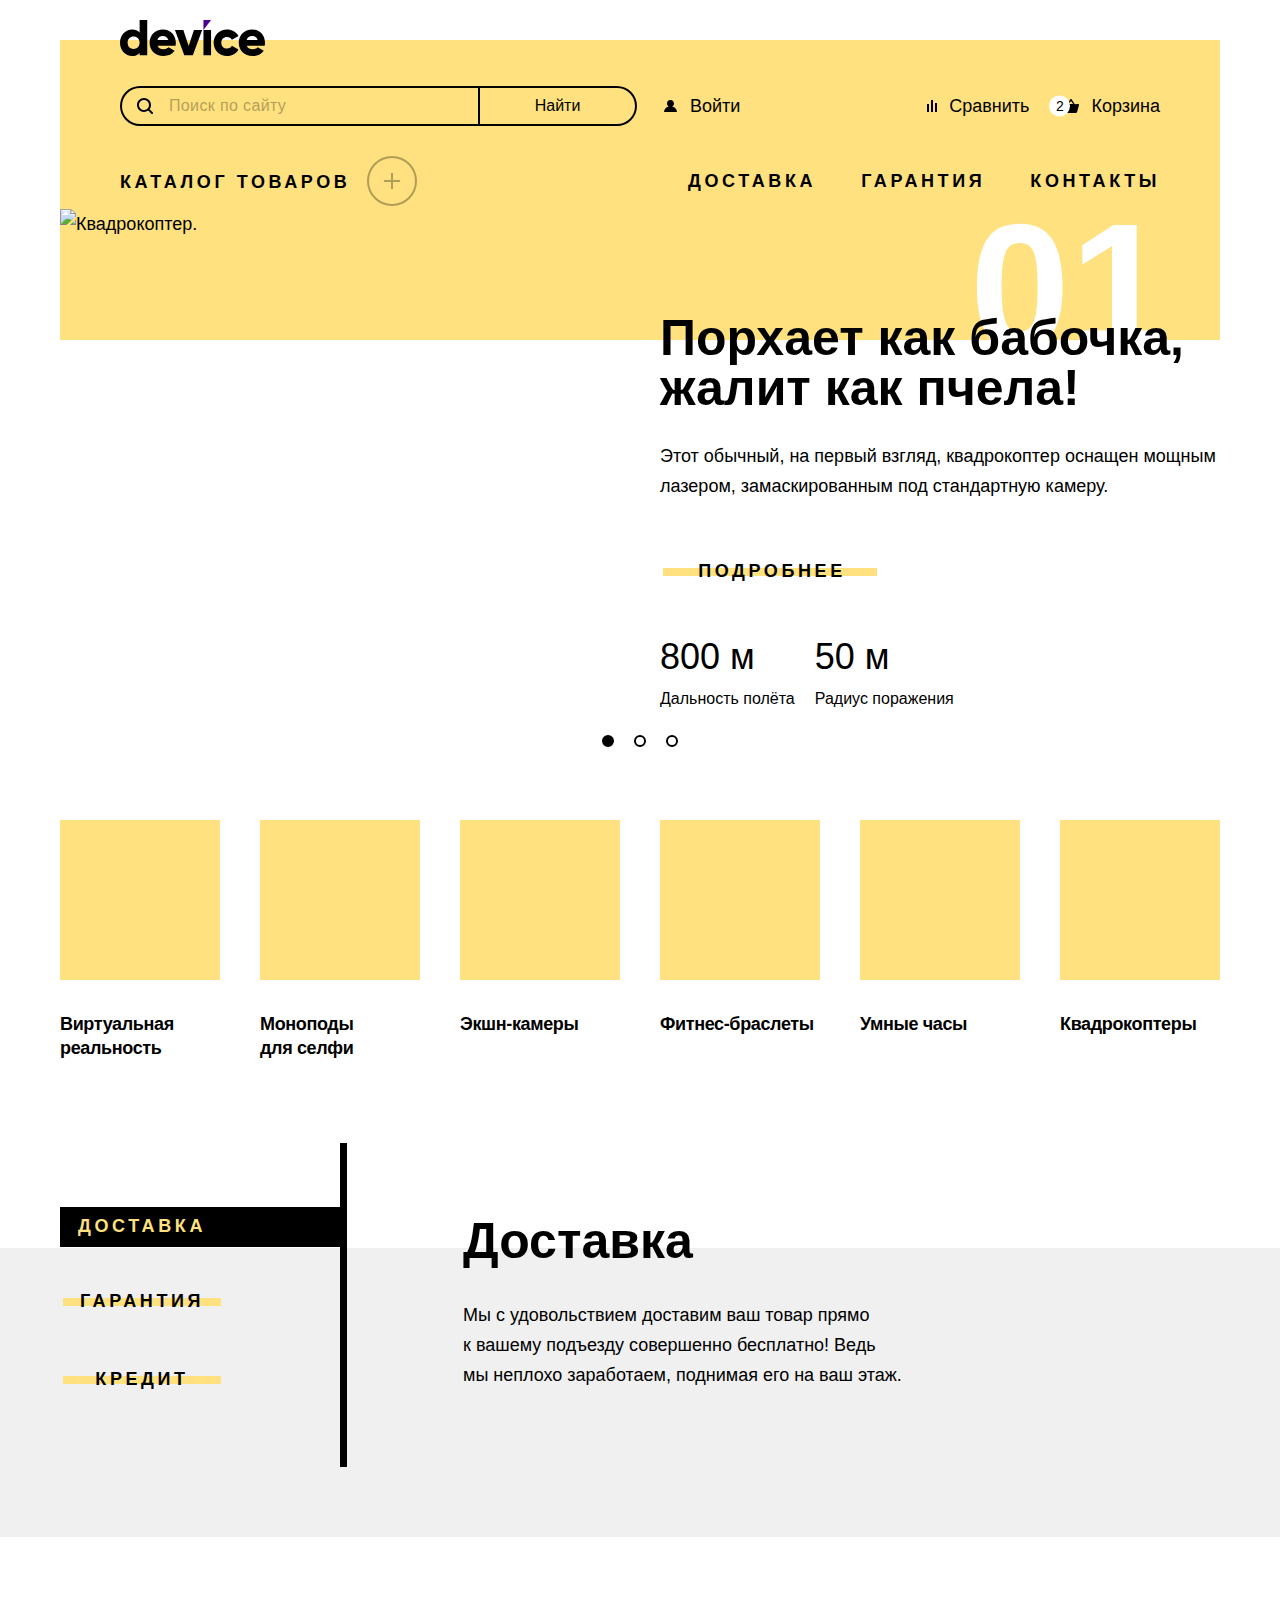
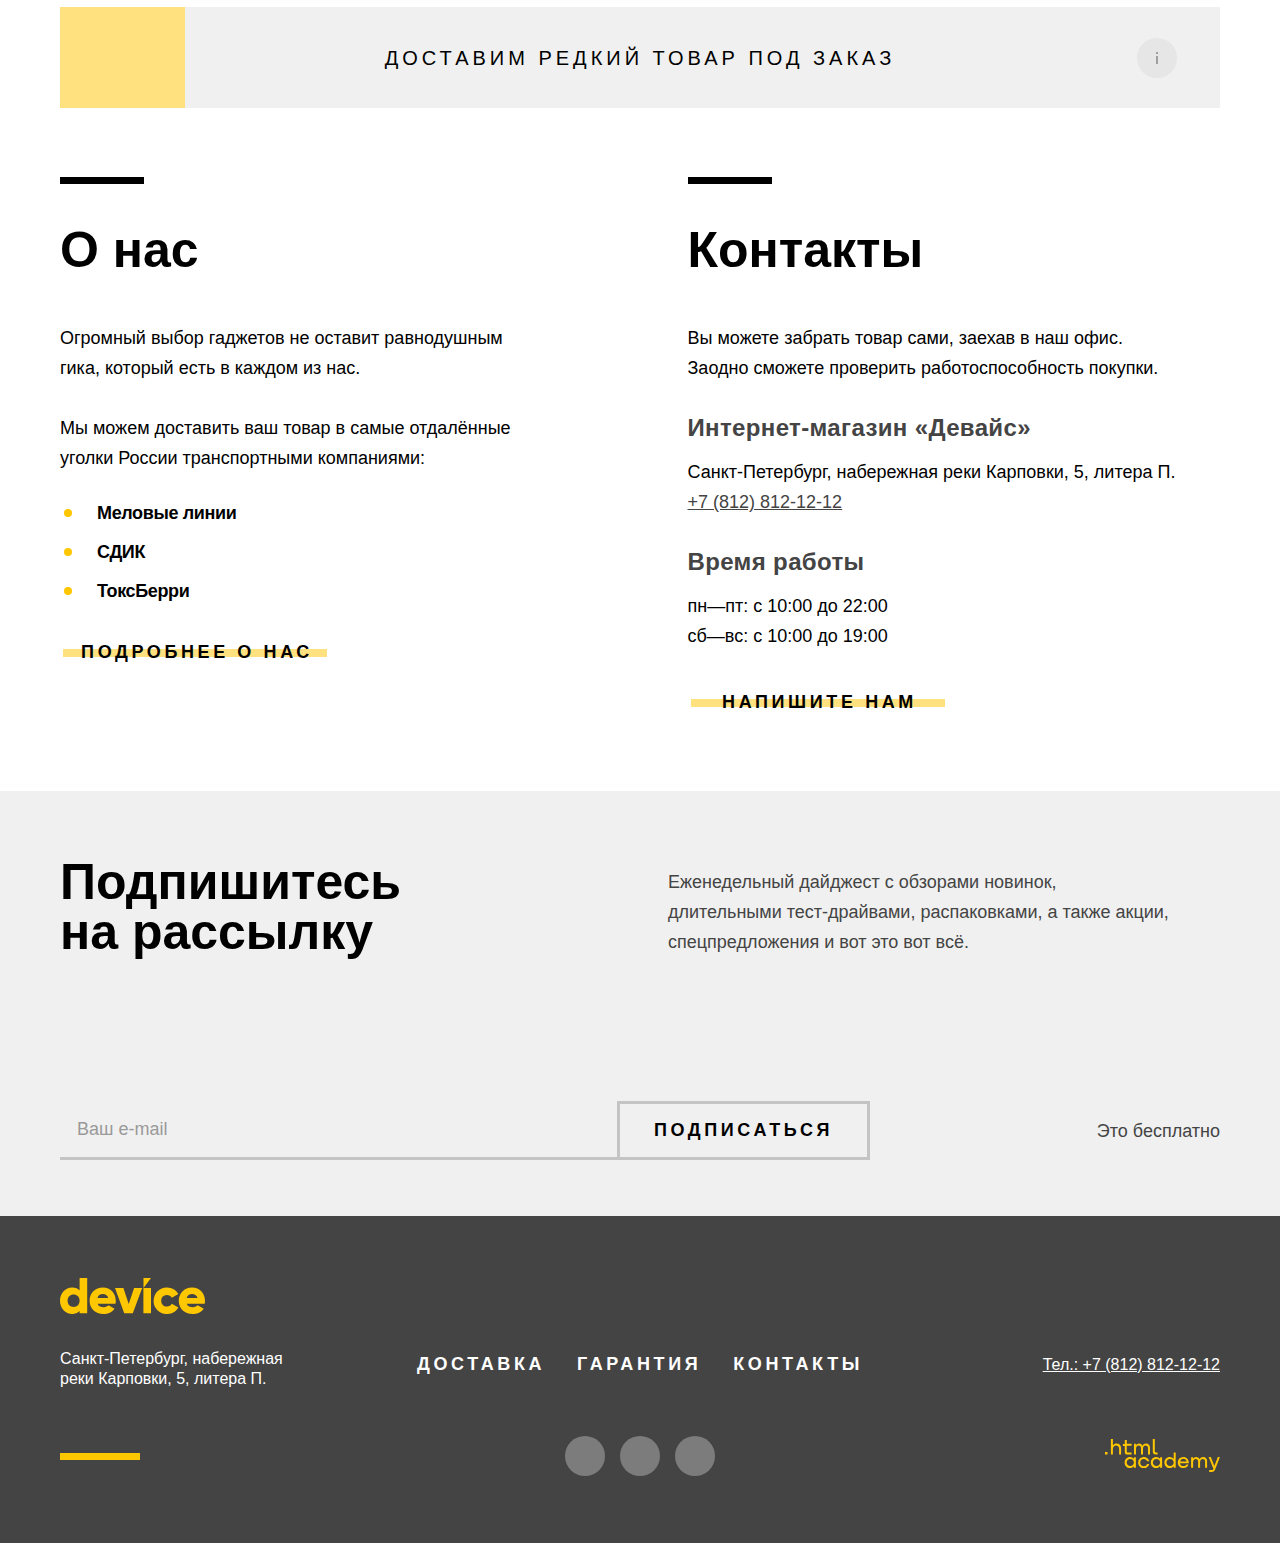
==== commit 8cb99dc8: "Правки" ====
--- a/index.html
+++ b/index.html
@@ -1,19 +1,22 @@
 <!DOCTYPE html>
 <html lang="ru">
 
-<head>
-  <meta charset="UTF-8">
-  <meta name="viewport" content="width=device-width, initial-scale=1.0">
-  <link href="styles/styles.css" rel="stylesheet">
-  <title>HTML Academy: Девайс</title>
-</head>
-
-<body>
-  <div class="page-container">
-    <header class="header">
-      <div class="header-container container">
+  <head>
+    <meta charset="UTF-8">
+    <meta name="viewport" content="width=device-width, initial-scale=1.0">
+    <link href="styles/styles.css" rel="stylesheet">
+    <title>HTML Academy: Девайс</title>
+  </head>
+
+  <body>
+    <div class="page-container">
+      <header class="header">
+        <div class="header-container container">
           <a class="header-logo" href="index.html" aria-current="page">
-            <svg xmlns="http://www.w3.org/2000/svg" width="145" height="36" fill="none" aria-label="Логотип."><path fill="#000" d="M27.22 0v35.3h-7.6v-2.4c-1.7 1.9-4.1 3.1-7.51 3.1C5.5 36 0 30.2 0 22.7 0 15.2 5.5 9.4 12.1 9.4c3.41 0 5.91 1.2 7.51 3.1V0h7.6Zm-7.6 22.7c0-3.8-2.5-6.2-6.01-6.2-3.5 0-6 2.4-6 6.2 0 3.8 2.5 6.2 6 6.2 3.5-.1 6-2.4 6-6.2ZM43.73 29.2c2.1 0 3.8-.8 4.8-1.9l6.1 3.5c-2.5 3.4-6.2 5.2-11 5.2-8.6 0-14.01-5.8-14.01-13.3 0-7.5 5.4-13.3 13.4-13.3 7.41 0 12.82 5.7 12.82 13.3 0 1.1-.1 2.1-.3 3H37.63c1 2.6 3.3 3.5 6.1 3.5Zm4.6-9.1c-.8-2.9-3.1-4-5.4-4-2.9 0-4.8 1.4-5.5 4h10.9ZM82.16 10.1l-9.31 25.2h-8.6l-9.31-25.2h8.4l5.3 16 5.31-16h8.2ZM83.46 10.1h7.6v25.2h-7.6V10.1ZM93.67 22.7c0-7.5 5.7-13.3 13.4-13.3 4.9 0 9.21 2.6 11.41 6.5l-6.6 3.8c-.9-1.8-2.7-2.8-4.9-2.8-3.3 0-5.71 2.4-5.71 5.8 0 3.5 2.4 5.8 5.7 5.8 2.2 0 4.1-1.1 4.9-2.8l6.61 3.8c-2.1 3.9-6.4 6.5-11.4 6.5-7.71 0-13.41-5.8-13.41-13.3ZM132.9 29.2c2.1 0 3.8-.8 4.8-1.9l6.1 3.5c-2.5 3.4-6.2 5.2-11 5.2-8.61 0-14.02-5.8-14.02-13.3 0-7.5 5.5-13.3 13.41-13.3 7.4 0 12.81 5.7 12.81 13.3 0 1.1-.1 2.1-.3 3h-17.91c1 2.6 3.3 3.5 6.1 3.5Zm4.7-9.1c-.8-2.9-3.1-4-5.4-4-2.91 0-4.81 1.4-5.51 4h10.9Z"/><path fill="#510094" d="M83.46 0v10.1L91.06 0h-7.6Z"/></svg>
+            <svg xmlns="http://www.w3.org/2000/svg" width="145" height="36" fill="none" aria-label="Логотип.">
+              <path fill="#000" d="M27.22 0v35.3h-7.6v-2.4c-1.7 1.9-4.1 3.1-7.51 3.1C5.5 36 0 30.2 0 22.7 0 15.2 5.5 9.4 12.1 9.4c3.41 0 5.91 1.2 7.51 3.1V0h7.6Zm-7.6 22.7c0-3.8-2.5-6.2-6.01-6.2-3.5 0-6 2.4-6 6.2 0 3.8 2.5 6.2 6 6.2 3.5-.1 6-2.4 6-6.2ZM43.73 29.2c2.1 0 3.8-.8 4.8-1.9l6.1 3.5c-2.5 3.4-6.2 5.2-11 5.2-8.6 0-14.01-5.8-14.01-13.3 0-7.5 5.4-13.3 13.4-13.3 7.41 0 12.82 5.7 12.82 13.3 0 1.1-.1 2.1-.3 3H37.63c1 2.6 3.3 3.5 6.1 3.5Zm4.6-9.1c-.8-2.9-3.1-4-5.4-4-2.9 0-4.8 1.4-5.5 4h10.9ZM82.16 10.1l-9.31 25.2h-8.6l-9.31-25.2h8.4l5.3 16 5.31-16h8.2ZM83.46 10.1h7.6v25.2h-7.6V10.1ZM93.67 22.7c0-7.5 5.7-13.3 13.4-13.3 4.9 0 9.21 2.6 11.41 6.5l-6.6 3.8c-.9-1.8-2.7-2.8-4.9-2.8-3.3 0-5.71 2.4-5.71 5.8 0 3.5 2.4 5.8 5.7 5.8 2.2 0 4.1-1.1 4.9-2.8l6.61 3.8c-2.1 3.9-6.4 6.5-11.4 6.5-7.71 0-13.41-5.8-13.41-13.3ZM132.9 29.2c2.1 0 3.8-.8 4.8-1.9l6.1 3.5c-2.5 3.4-6.2 5.2-11 5.2-8.61 0-14.02-5.8-14.02-13.3 0-7.5 5.5-13.3 13.41-13.3 7.4 0 12.81 5.7 12.81 13.3 0 1.1-.1 2.1-.3 3h-17.91c1 2.6 3.3 3.5 6.1 3.5Zm4.7-9.1c-.8-2.9-3.1-4-5.4-4-2.91 0-4.81 1.4-5.51 4h10.9Z" />
+              <path fill="#510094" d="M83.46 0v10.1L91.06 0h-7.6Z" />
+            </svg>
           </a>
 
           <div class="header-user-container">
@@ -43,161 +46,160 @@
             </ul>
           </div>
 
-        <nav class="navigation">
-          <ul class="navigation-list list-reset">
-            <li class="navigation-item navigation-item-catalog">
-              <a class="navigation-link navigation-link-catalog" href="catalog.html">
-                Каталог товаров
-                <span></span>
-              </a>
-              <div class="submenu">
-                <ul class="submenu-list submenu-list-video list-reset">
-                  <li class="submenu-item">
-                    <a class="submenu-link" href="#">Виртуальная реальность</a>
-                  </li>
-
-                  <li class="submenu-item">
-                    <a class="submenu-link" href="#">Моноподы для селфи</a>
-                  </li>
-
-                  <li class="submenu-item">
-                    <a class="submenu-link" href="#">Экшн-камеры</a>
-                  </li>
-                </ul>
-
-                <ul class="submenu-list submenu-list-smartdevices list-reset">
-                  <li class="submenu-item">
-                    <a class="submenu-link" href="#">Фитнес-браслеты</a>
-                  </li>
-
-                  <li class="submenu-item">
-                    <a class="submenu-link" href="#">Умные часы</a>
-                  </li>
-                </ul>
-
-                <ul class="submenu-list submenu-list-devices list-reset">
-                  <li class="submenu-item">
-                    <a class="submenu-link" href="#">Квадрокоптеры</a>
-                  </li>
-                </ul>
-              </div>
-            </li>
-
-            <li class="navigation-item">
-              <a class="navigation-link" href="#">Доставка</a>
-            </li>
-
-            <li class="navigation-item">
-              <a class="navigation-link" href="#">Гарантия</a>
-            </li>
-
-            <li class="navigation-item">
-              <a class="navigation-link" href="#">Контакты</a>
-            </li>
-          </ul>
-        </nav>
-      </div>
-    </header>
-
-    <main>
-      <h1 class="visually-hidden">Интернет-магазин гаджетов "Девайс".</h1>
-
-      <section class="slider">
-        <div class="slider-container container">
-          <ul class="slider-list list-reset">
-            <li class="slider-item slider-item-active">
-              <h3 class="visually-hidden">Товар 1.</h3>
-              <div class="slider-image">
-                <img src="images/slider/slider-1.png" width="560" height="560" alt="Квадрокоптер.">
-              </div>
-
-              <div class="slider-content">
-                <p class="slider-title title">Порхает как бабочка, жалит как пчела!</p>
-                <p class="slider-text">Этот обычный, на первый взгляд, квадрокоптер оснащен мощным лазером, замаскированным под стандартную камеру.</p>
-                <a class="slider-button button button-stroke" href="#">Подробнее</a>
-
-                <dl class="slider-params">
-                  <div class="slider-params-item">
-                    <dt class="slider-key">Дальность полёта</dt>
-                    <dd class="slider-value">800 м</dd>
-                  </div>
-
-                  <div class="slider-params-item">
-                    <dt class="slider-key">Радиус поражения</dt>
-                    <dd class="slider-value">50 м</dd>
-                  </div>
-                </dl>
-              </div>
-            </li>
-
-            <li class="slider-item">
-              <h3 class="visually-hidden">Товар 2.</h3>
-              <div class="slider-image">
-                <img src="images/slider/slider-2.png" width="560" height="560" alt="Фитнес-браслет.">
-              </div>
-
-              <div class="slider-content">
-                <p class="slider-title title">Худеем правильно!</p>
-                <p class="slider-text">Мотивирующие фитнес-браслеты помогут найти в себе силы не пропускать занятия и соблюдать диету.</p>
-                <a class="slider-button button button-stroke" href="#">Подробнее</a>
-
-                <div>
+          <nav class="navigation">
+            <ul class="navigation-list list-reset">
+              <li class="navigation-item navigation-item-catalog">
+                <a class="navigation-link navigation-link-catalog" href="catalog.html">
+                  Каталог товаров
+                  <span></span>
+                </a>
+                <div class="submenu">
+                  <ul class="submenu-list submenu-list-video list-reset">
+                    <li class="submenu-item">
+                      <a class="submenu-link" href="#">Виртуальная реальность</a>
+                    </li>
+
+                    <li class="submenu-item">
+                      <a class="submenu-link" href="catalog.html">Моноподы для селфи</a>
+                    </li>
+
+                    <li class="submenu-item">
+                      <a class="submenu-link" href="#">Экшн-камеры</a>
+                    </li>
+                  </ul>
+
+                  <ul class="submenu-list submenu-list-smartdevices list-reset">
+                    <li class="submenu-item">
+                      <a class="submenu-link" href="#">Фитнес-браслеты</a>
+                    </li>
+
+                    <li class="submenu-item">
+                      <a class="submenu-link" href="#">Умные часы</a>
+                    </li>
+                  </ul>
+
+                  <ul class="submenu-list submenu-list-devices list-reset">
+                    <li class="submenu-item">
+                      <a class="submenu-link" href="#">Квадрокоптеры</a>
+                    </li>
+                  </ul>
+                </div>
+              </li>
+
+              <li class="navigation-item">
+                <a class="navigation-link" href="#">Доставка</a>
+              </li>
+
+              <li class="navigation-item">
+                <a class="navigation-link" href="#">Гарантия</a>
+              </li>
+
+              <li class="navigation-item">
+                <a class="navigation-link" href="#">Контакты</a>
+              </li>
+            </ul>
+          </nav>
+        </div>
+      </header>
+
+      <main>
+        <h1 class="visually-hidden">Интернет-магазин гаджетов "Девайс".</h1>
+
+        <section class="slider">
+          <div class="slider-container container">
+            <ul class="slider-list list-reset">
+              <li class="slider-item slider-item-active">
+                <h3 class="visually-hidden">Товар 1.</h3>
+                <div class="slider-image">
+                  <img src="images/slider/slider-1.png" width="560" height="560" alt="Квадрокоптер.">
+                </div>
+
+                <div class="slider-content">
+                  <p class="slider-title title">Порхает как бабочка, жалит как пчела!</p>
+                  <p class="slider-text">Этот обычный, на первый взгляд, квадрокоптер оснащен мощным лазером, замаскированным под стандартную камеру.</p>
+                  <a class="slider-button button button-light" href="#">Подробнее</a>
+
                   <dl class="slider-params">
                     <div class="slider-params-item">
-                      <dt class="slider-key">Без подзарядки</dt>
-                      <dd class="slider-value">48 часов</dd>
+                      <dt class="slider-key">Дальность полёта</dt>
+                      <dd class="slider-value">800 м</dd>
+                    </div>
+
+                    <div class="slider-params-item">
+                      <dt class="slider-key">Радиус поражения</dt>
+                      <dd class="slider-value">50 м</dd>
                     </div>
                   </dl>
                 </div>
-              </div>
-            </li>
-
-            <li class="slider-item">
-              <h3 class="visually-hidden">Товар 3.</h3>
-              <div class="slider-image">
-                <img src="images/slider/slider-3.png" width="560" height="560" alt="Селфи-палка.">
-              </div>
-
-              <div class="slider-content">
-                <p class="slider-title title">Делай селфи, как Бен Стиллер!</p>
-                <p class="slider-text">Самая длинная палка для селфи доступна в нашем магазине. Восемь (Восемь, Карл!) метров длиной и весом всего 5 кг.</p>
-                <a class="slider-button button button-stroke" href="#">Подробнее</a>
-
-                <div>
-                  <dl class="slider-params">
-                    <div class="slider-params-item">
-                      <dt class="slider-key">Длина палки</dt>
-                      <dd class="slider-value">8,5 м</dd>
-                    </div>
-
-                    <div class="slider-params-item">
-                      <dt class="slider-key">Вес палки</dt>
-                      <dd class="slider-value">5 кг</dd>
-                    </div>
-
-                    <div class="slider-params-item">
-                      <dt class="slider-key">Материал</dt>
-                      <dd class="slider-value">Карбон</dd>
-                    </div>
-                  </dl>
-                </div>
-              </div>
-            </li>
-          </ul>
-
-          <div class="slider-arrows">
-            <button class="slider-arrow slider-arrow-prev" type="button">
-              <span class="visually-hidden">Предыдущий товар.</span>
-            </button>
-
-            <button class="slider-arrow slider-arrow-next" type="button">
-              <span class="visually-hidden">Следующий товар.</span>
-            </button>
-          </div>
-
-          <div class="slider-bullets bullets">
+              </li>
+
+              <li class="slider-item">
+                <h3 class="visually-hidden">Товар 2.</h3>
+                <div class="slider-image">
+                  <img src="images/slider/slider-2.png" width="560" height="560" alt="Фитнес-браслет.">
+                </div>
+
+                <div class="slider-content">
+                  <p class="slider-title title">Худеем правильно!</p>
+                  <p class="slider-text">Мотивирующие фитнес-браслеты помогут найти в себе силы не пропускать занятия и соблюдать диету.</p>
+                  <a class="slider-button button button-light" href="#">Подробнее</a>
+
+                  <div>
+                    <dl class="slider-params">
+                      <div class="slider-params-item">
+                        <dt class="slider-key">Без подзарядки</dt>
+                        <dd class="slider-value">48 часов</dd>
+                      </div>
+                    </dl>
+                  </div>
+                </div>
+              </li>
+
+              <li class="slider-item">
+                <h3 class="visually-hidden">Товар 3.</h3>
+                <div class="slider-image">
+                  <img src="images/slider/slider-3.png" width="560" height="560" alt="Селфи-палка.">
+                </div>
+
+                <div class="slider-content">
+                  <p class="slider-title title">Делай селфи, как Бен Стиллер!</p>
+                  <p class="slider-text">Самая длинная палка для селфи доступна в нашем магазине. Восемь (Восемь, Карл!) метров длиной и весом всего 5 кг.</p>
+                  <a class="slider-button button button-light" href="#">Подробнее</a>
+
+                  <div>
+                    <dl class="slider-params">
+                      <div class="slider-params-item">
+                        <dt class="slider-key">Длина палки</dt>
+                        <dd class="slider-value">8,5 м</dd>
+                      </div>
+
+                      <div class="slider-params-item">
+                        <dt class="slider-key">Вес палки</dt>
+                        <dd class="slider-value">5 кг</dd>
+                      </div>
+
+                      <div class="slider-params-item">
+                        <dt class="slider-key">Материал</dt>
+                        <dd class="slider-value">Карбон</dd>
+                      </div>
+                    </dl>
+                  </div>
+                </div>
+              </li>
+            </ul>
+
+            <div class="slider-arrows">
+              <button class="slider-arrow slider-arrow-prev" type="button">
+                <span class="visually-hidden">Предыдущий товар.</span>
+              </button>
+
+              <button class="slider-arrow slider-arrow-next" type="button">
+                <span class="visually-hidden">Следующий товар.</span>
+              </button>
+            </div>
+
             <ul class="bullets-list list-reset">
-              <li class="bullets-item active">
+              <li class="bullets-item">
                 <button class="bullets-link bullets-link-active" type="button">
                   <span class="visually-hidden">Товар 1.</span>
                 </button>
@@ -216,120 +218,121 @@
               </li>
             </ul>
           </div>
+        </section>
+
+        <section class="categories">
+          <div class="categories-container container">
+            <h2 class="visually-hidden">Категории товаров.</h2>
+
+            <ul class="categories-list list-reset">
+              <li class="categories-item">
+                <a class="categories-link categories-link-vr" href="#">Виртуальная реальность</a>
+              </li>
+
+              <li class="categories-item">
+                <a class="categories-link categories-link-monopodes" href="catalog.html">Моноподы <br>для селфи</a>
+              </li>
+
+              <li class="categories-item">
+                <a class="categories-link categories-link-cameras" href="#">Экшн-камеры</a>
+              </li>
+
+              <li class="categories-item">
+                <a class="categories-link categories-link-bracelets" href="#">Фитнес-браслеты</a>
+              </li>
+
+              <li class="categories-item">
+                <a class="categories-link categories-link-smartwatches" href="#">Умные часы</a>
+              </li>
+
+              <li class="categories-item">
+                <a class="categories-link categories-link-quadrocopters" href="#">Квадрокоптеры</a>
+              </li>
+            </ul>
+          </div>
+        </section>
+
+        <section class="services">
+          <div class="services-container container">
+            <h2 class="visually-hidden">Услуги.</h2>
+
+            <ul class="services-tabs list-reset">
+              <li class="services-tab-item services-tab-item-active">
+                <button class="services-tab-link services-tab-link-active button">Доставка</button>
+              </li>
+
+              <li class="services-tab-item">
+                <button class="services-tab-link button button-light">Гарантия</button>
+              </li>
+
+              <li class="services-tab-item">
+                <button class="services-tab-link button button-light">Кредит</button>
+              </li>
+            </ul>
+
+            <ul class="services-contents list-reset">
+              <li class="services-content-item services-content-item-delivery services-content-item-active">
+                <h3 class="services-title title">Доставка</h3>
+                <p class="services-text">Мы с удовольствием доставим ваш товар прямо <br>к вашему подъезду совершенно бесплатно! Ведь <br>мы неплохо заработаем, поднимая его на ваш этаж.</p>
+              </li>
+
+              <li class="services-content-item services-content-item-guarantee">
+                <h3 class="services-title title">Гарантия</h3>
+                <p class="services-text">Если из-за возгорания купленного у нас товара у вас сгорит дом — не переживайте, мы выдадим вам новый. Товар, не дом, конечно же.</p>
+              </li>
+
+              <li class="services-content-item services-content-item-credit">
+                <h3 class="services-title title">Кредит</h3>
+                <p class="services-text">Залезть в долговую яму стало проще! Кредитные консультанты подберут для вас наиболее выгодные условия кредита. Выгодные для банка, разумеется.</p>
+              </li>
+            </ul>
+          </div>
+        </section>
+
+        <div class="delivery container">
+          <a class="delivery-link" href="#">Доставим редкий товар под заказ
+            <span></span>
+          </a>
         </div>
-      </section>
-
-      <section class="categories">
-        <div class="categories-container container">
-          <h2 class="visually-hidden">Категории товаров.</h2>
-
-          <ul class="categories-list list-reset">
-            <li class="categories-item">
-              <a class="categories-link categories-link-vr" href="#">Виртуальная реальность</a>
-            </li>
-
-            <li class="categories-item">
-              <a class="categories-link categories-link-monopodes" href="#">Моноподы <br>для селфи</a>
-            </li>
-
-            <li class="categories-item">
-              <a class="categories-link categories-link-cameras" href="#">Экшн-камеры</a>
-            </li>
-
-            <li class="categories-item">
-              <a class="categories-link categories-link-bracelets" href="#">Фитнес-браслеты</a>
-            </li>
-
-            <li class="categories-item">
-              <a class="categories-link categories-link-smartwatches" href="#">Умные часы</a>
-            </li>
-
-            <li class="categories-item">
-              <a class="categories-link categories-link-quadrocopters" href="#">Квадрокоптеры</a>
-            </li>
-          </ul>
+
+        <div class="about container">
+          <section class="about-section about-section-info">
+            <h2 class="about-title title">О нас</h2>
+
+            <p class="about-description">Огромный выбор гаджетов не оставит равнодушным <br>гика, который есть в каждом из нас.</p>
+            <p class="about-description">Мы можем доставить ваш товар в самые отдалённые <br>уголки России транспортными компаниями:</p>
+            <ul class="about-list list-reset">
+              <li class="about-item">Меловые линии</li>
+              <li class="about-item">СДИК</li>
+              <li class="about-item">ТоксБерри</li>
+            </ul>
+
+            <a class="about-button button button-light" href="#">Подробнее о нас</a>
+          </section>
+
+          <section class="about-section about-section-contacts">
+            <h2 class="about-title title">Контакты</h2>
+            <p class="about-description">Вы можете забрать товар сами, заехав в наш офис. <br>Заодно сможете проверить работоспособность покупки.</p>
+
+            <address class="about-info">
+              <h3 class="about-title-small title">Интернет-магазин «Девайс»</h3>
+              <p class="about-description">Санкт-Петербург, набережная реки Карповки, 5, литера П.</p>
+              <a class="about-phone" href="tel:+78128121212">+7 (812) 812-12-12</a>
+            </address>
+
+            <div class="about-worktime">
+              <h3 class="about-title-small title">Время работы</h3>
+              <p class="about-description">пн—пт: с 10:00 до 22:00<br>сб—вс: с 10:00 до 19:00</p>
+            </div>
+
+            <a class="about-button button button-light" href="#">Напишите нам</a>
+          </section>
         </div>
-      </section>
-
-      <section class="services">
-        <div class="services-container container">
-          <h2 class="visually-hidden">Услуги.</h2>
-
-          <ul class="services-tabs list-reset">
-            <li class="services-tab-item services-tab-item-active">
-              <button class="services-tab-link services-tab-link-active button">Доставка</button>
-            </li>
-
-            <li class="services-tab-item">
-              <button class="services-tab-link button button-stroke">Гарантия</button>
-            </li>
-
-            <li class="services-tab-item">
-              <button class="services-tab-link button button-stroke">Кредит</button>
-            </li>
-          </ul>
-
-          <ul class="services-contents list-reset">
-            <li class="services-content-item services-content-item-delivery services-content-item-active">
-              <h3 class="services-title title">Доставка</h3>
-              <p class="services-text">Мы с удовольствием доставим ваш товар прямо <br>к вашему подъезду совершенно бесплатно! Ведь <br>мы неплохо заработаем, поднимая его на ваш этаж.</p>
-            </li>
-
-            <li class="services-content-item services-content-item-guarantee">
-              <h3 class="services-title title">Гарантия</h3>
-              <p class="services-text">Если из-за возгорания купленного у нас товара у вас сгорит дом — не переживайте, мы выдадим вам новый. Товар, не дом, конечно же.</p>
-            </li>
-
-            <li class="services-content-item services-content-item-credit">
-              <h3 class="services-title title">Кредит</h3>
-              <p class="services-text">Залезть в долговую яму стало проще! Кредитные консультанты подберут для вас наиболее выгодные условия кредита. Выгодные для банка, разумеется.</p>
-            </li>
-          </ul>
-        </div>
-      </section>
-
-      <div class="delivery container">
-        <a class="delivery-link" href="#">Доставим редкий товар под заказ
-          <span></span>
-        </a>
-      </div>
-
-      <div class="about-company-container container">
-        <section class="about">
-          <h2 class="about-title title">О нас</h2>
-
-          <p class="about-description">Огромный выбор гаджетов не оставит равнодушным гика, который есть в каждом из нас.</p>
-          <p class="about-description">Мы можем доставить ваш товар в самые отдалённые уголки России транспортными компаниями:</p>
-          <ul class="about-list list-reset">
-            <li class="about-item">Меловые линии</li>
-            <li class="about-item">СДИК</li>
-            <li class="about-item">ТоксБерри</li>
-          </ul>
-
-          <a class="about-button button button-stroke" href="#">Подробнее о нас</a>
-        </section>
-
-        <section class="contacts">
-          <h2 class="contacts-title title">Контакты</h2>
-          <p class="contacts-description">Вы можете забрать товар сами, заехав в наш офис. Заодно сможете проверить работоспособность покупки.</p>
-
-          <address class="contacts-info">
-            <h3 class="address-title">Интернет-магазин «Девайс»</h3>
-            <p class="address-description">Санкт-Петербург, набережная реки Карповки, 5, литера П.</p>
-            <a class="address-phone" href="tel:+78128121212">+7 (812) 812-12-12</a>
-          </address>
-
-          <h3 class="contacts-worktime-title">Время работы</h3>
-          <p class="contacts-worktime-description">пн—пт: с 10:00 до 22:00<br>сб—вс: с 10:00 до 19:00</p>
-
-          <a class="contacts-button button button-stroke" href="#">Напишите нам</a>
-        </section>
-      </div>
-
-      <section class="subscribe">
-        <div class="subscribe-container container">
-            <h2 class="subscribe-title title">Подпишитесь на рассылку</h2>
-            <p class="subscribe-description">Еженедельный дайджест с обзорами новинок, длительными тест-драйвами, распаковками, а также акции, спецпредложения и вот это вот всё.</p>
+
+        <section class="subscribe">
+          <div class="subscribe-container container">
+            <h2 class="subscribe-title title">Подпишитесь на&nbsp;рассылку</h2>
+            <p class="subscribe-description">Еженедельный дайджест с обзорами новинок, <br>длительными тест-драйвами, распаковками, а также акции, спецпредложения и вот это вот всё.</p>
 
             <form class="subscribe-form" method="post" action="https://echo.htmlacademy.ru/">
               <label class="visually-hidden" for="subscribe-email">Введите ваш E-mail</label>
@@ -338,67 +341,72 @@
             </form>
 
             <span class="subscribe-hint">Это бесплатно</span>
+          </div>
+        </section>
+      </main>
+
+      <footer class="footer">
+        <div class="footer-container container">
+          <a class="footer-logo" href="index.html" aria-current="page">
+            <svg xmlns="http://www.w3.org/2000/svg" width="145" height="36" fill="none" aria-label="Логотип.">
+              <path fill="#FFC700" d="M27.2 0v35.3h-7.6v-2.4a9.5 9.5 0 0 1-7.5 3.1C5.5 36 0 30.2 0 22.7 0 15.2 5.5 9.4 12.1 9.4c3.4 0 6 1.2 7.5 3.1V0h7.6Zm-7.6 22.7c0-3.8-2.5-6.2-6-6.2s-6 2.4-6 6.2c0 3.8 2.5 6.2 6 6.2 3.5-.1 6-2.4 6-6.2ZM43.7 29.2c2.1 0 3.8-.8 4.8-1.9l6.1 3.5a13 13 0 0 1-11 5.2c-8.6 0-14-5.8-14-13.3C29.6 15.2 35 9.4 43 9.4c7.4 0 12.8 5.7 12.8 13.3 0 1.1 0 2.1-.3 3H37.6c1 2.6 3.3 3.5 6.1 3.5Zm4.6-9.1c-.8-2.9-3-4-5.4-4-2.9 0-4.8 1.4-5.5 4h11ZM82.2 10.1l-9.4 25.2h-8.6L55 10.1h8.4l5.3 16 5.4-16h8.2ZM83.5 10.1H91v25.2h-7.6V10.1ZM93.7 22.7A13 13 0 0 1 107 9.4a13 13 0 0 1 11.4 6.5l-6.6 3.8c-1-1.8-2.7-2.8-5-2.8a5.5 5.5 0 0 0-5.6 5.8c0 3.5 2.4 5.8 5.7 5.8 2.2 0 4-1.1 4.9-2.8l6.6 3.8A12.8 12.8 0 0 1 107 36a13 13 0 0 1-13.4-13.3ZM132.9 29.2c2 0 3.8-.8 4.8-1.9l6.1 3.5a13 13 0 0 1-11 5.2c-8.6 0-14-5.8-14-13.3a13 13 0 0 1 13.4-13.3c7.4 0 12.8 5.7 12.8 13.3 0 1.1-.1 2.1-.3 3h-18c1 2.6 3.4 3.5 6.2 3.5Zm4.7-9.1c-.8-2.9-3.1-4-5.4-4-3 0-4.8 1.4-5.5 4h10.9ZM83.5 0v10.1L91 0h-7.6Z" />
+            </svg>
+          </a>
+
+          <div class="footer-content">
+            <div class="footer-item footer-item-address">
+              <address class="footer-address">Санкт-Петербург, набережная реки Карповки, 5, литера П.</address>
+            </div>
+
+            <div class="footer-item footer-item-navigation">
+              <ul class="footer-navigation-list navigation-list list-reset">
+                <li class="navigation-item">
+                  <a class="navigation-link" href="#">Доставка</a>
+                </li>
+
+                <li class="navigation-item">
+                  <a class="navigation-link" href="#">Гарантия</a>
+                </li>
+
+                <li class="navigation-item">
+                  <a class="navigation-link" href="#">Контакты</a>
+                </li>
+              </ul>
+
+              <ul class="footer-social-list social-list list-reset">
+                <li class="social-item">
+                  <a class="social-link social-link-telegram" href="https://t.me/htmlacademy">
+                    <span class="visually-hidden">Телеграм.</span>
+                  </a>
+                </li>
+
+                <li class="social-item">
+                  <a class="social-link social-link-youtube" href="https://www.youtube.com/user/htmlacademyru">
+                    <span class="visually-hidden">YouTube.</span>
+                  </a>
+                </li>
+
+                <li class="social-item">
+                  <a class="social-link social-link-twitter" href="https://twitter.com/htmlacademy_ru">
+                    <span class="visually-hidden">Твиттер.</span>
+                  </a>
+                </li>
+              </ul>
+            </div>
+
+            <div class="footer-item footer-item-contacts">
+              <a class="footer-contact-link" href="tel:+78128121212">Тел.: +7 (812) 812-12-12</a>
+
+              <a class="footer-author-link" href="https://htmlacademy.ru/">
+                <svg class="footer-author-image" xmlns="http://www.w3.org/2000/svg" width="115" height="33" fill="none" aria-label="HTML Academy." role="img">
+                  <path d="M0 12.9v2.6h2.5v-2.6H0ZM11.6 4.5c-1.6 0-2.8.7-3.6 1.7h-.1V0h-2v15.5h2v-5.3c0-2.1 1.3-3.6 3.3-3.6 1.8 0 2.9 1.4 2.9 3.2v5.7h2V9.4c.1-3-1.8-4.9-4.5-4.9ZM26.6 4.8h-4.8V1.1h-2v3.8h-1.9v2h1.9v6c0 1.7 1 2.7 2.7 2.7h4.1v-2h-3.7c-.7 0-1.1-.4-1.1-1.1V6.8h4.8v-2ZM41.1 4.6c-1.6 0-2.9.8-3.5 2.1h-.1a3.7 3.7 0 0 0-3.4-2.1c-1.4 0-2.5.8-3.1 1.8h-.1V4.8H29v10.6h2V10c0-2 1-3.5 2.6-3.5 1.5 0 2.4 1 2.4 2.6v6.3h2V9.8c0-2.4 1.4-3.3 2.6-3.3 1.5 0 2.4 1 2.4 2.6v6.3h2V8.9c.1-2.5-1.4-4.3-3.9-4.3ZM47.8 12.7c0 1.7 1 2.7 2.8 2.7h2v-2h-1.7c-.7 0-1.1-.4-1.1-1.1V0h-2v12.7ZM28.9 19.7a4.9 4.9 0 0 0-3.9-1.8c-3.1 0-5.4 2.3-5.4 5.6s2.3 5.6 5.4 5.6c1.8 0 3-.8 3.8-1.9h.1v1.6h2V18.2h-2v1.5Zm-3.6 7.4a3.5 3.5 0 0 1-3.6-3.6c0-2 1.4-3.6 3.6-3.6s3.6 1.6 3.6 3.6c0 1.9-1.4 3.6-3.6 3.6ZM44.2 22c-.5-2.4-2.6-4.1-5.4-4.1a5.4 5.4 0 0 0-5.6 5.6c0 3.1 2.2 5.6 5.6 5.6 2.8 0 4.9-1.8 5.4-4.2h-2.1a3.4 3.4 0 0 1-3.3 2.3 3.5 3.5 0 0 1-3.6-3.6c0-2 1.4-3.6 3.6-3.6 1.6 0 2.8 1 3.3 2.2h2.1V22ZM55.1 19.7a4.9 4.9 0 0 0-3.9-1.8c-3.1 0-5.4 2.3-5.4 5.6s2.3 5.6 5.4 5.6c1.8 0 3-.8 3.8-1.9h.1v1.6h2V18.2h-2v1.5Zm-3.6 7.4a3.5 3.5 0 0 1-3.6-3.6c0-2 1.4-3.6 3.6-3.6s3.6 1.6 3.6 3.6c0 1.9-1.5 3.6-3.6 3.6ZM68.7 19.8a5 5 0 0 0-3.9-1.9c-3.1 0-5.4 2.3-5.4 5.6s2.2 5.6 5.4 5.6c1.7 0 3-.8 3.8-1.8h.1v1.5h2V13.4h-2v6.4Zm-3.6 7.3a3.5 3.5 0 0 1-3.6-3.6c0-2 1.4-3.6 3.6-3.6s3.6 1.6 3.6 3.6c-.1 2-1.5 3.6-3.6 3.6ZM78.3 17.9a5.4 5.4 0 0 0-5.5 5.6c0 3 2.1 5.6 5.5 5.6 2.5 0 4.5-1.3 5.2-3.6h-2.1c-.5 1-1.6 1.6-3 1.6-1.9 0-3.3-1.3-3.4-2.9h8.8c.2-3.6-2-6.3-5.5-6.3Zm0 1.9c1.7 0 3 1 3.3 2.6h-6.5a3.2 3.2 0 0 1 3.2-2.6ZM98.2 17.9a4 4 0 0 0-3.6 2h-.1c-.6-1.2-1.8-2-3.4-2-1.4 0-2.5.7-3.1 1.8v-1.5h-1.9v10.6h2v-5.4c0-2 1-3.4 2.6-3.5 1.5 0 2.4 1 2.4 2.6v6.3h2v-5.6c0-2.4 1.4-3.3 2.6-3.3 1.5 0 2.4 1 2.4 2.6v6.3h2v-6.5c.1-2.6-1.4-4.4-3.9-4.4ZM109.4 27l-3.6-8.9h-2.2l4.8 11.6c-.3.9-.7 1.2-1.7 1.2h-2.5v2h2.5c1.8 0 2.8-.8 3.5-2.6l4.7-12.2h-2.1l-3.4 8.9Z" />
+                </svg>
+              </a>
+            </div>
+          </div>
         </div>
-      </section>
-    </main>
-
-    <footer class="footer">
-      <div class="footer-container container">
-        <a class="footer-logo" href="index.html" aria-current="page">
-          <svg xmlns="http://www.w3.org/2000/svg" width="145" height="36" fill="none" aria-label="Логотип."><path fill="#FFC700" d="M27.2 0v35.3h-7.6v-2.4a9.5 9.5 0 0 1-7.5 3.1C5.5 36 0 30.2 0 22.7 0 15.2 5.5 9.4 12.1 9.4c3.4 0 6 1.2 7.5 3.1V0h7.6Zm-7.6 22.7c0-3.8-2.5-6.2-6-6.2s-6 2.4-6 6.2c0 3.8 2.5 6.2 6 6.2 3.5-.1 6-2.4 6-6.2ZM43.7 29.2c2.1 0 3.8-.8 4.8-1.9l6.1 3.5a13 13 0 0 1-11 5.2c-8.6 0-14-5.8-14-13.3C29.6 15.2 35 9.4 43 9.4c7.4 0 12.8 5.7 12.8 13.3 0 1.1 0 2.1-.3 3H37.6c1 2.6 3.3 3.5 6.1 3.5Zm4.6-9.1c-.8-2.9-3-4-5.4-4-2.9 0-4.8 1.4-5.5 4h11ZM82.2 10.1l-9.4 25.2h-8.6L55 10.1h8.4l5.3 16 5.4-16h8.2ZM83.5 10.1H91v25.2h-7.6V10.1ZM93.7 22.7A13 13 0 0 1 107 9.4a13 13 0 0 1 11.4 6.5l-6.6 3.8c-1-1.8-2.7-2.8-5-2.8a5.5 5.5 0 0 0-5.6 5.8c0 3.5 2.4 5.8 5.7 5.8 2.2 0 4-1.1 4.9-2.8l6.6 3.8A12.8 12.8 0 0 1 107 36a13 13 0 0 1-13.4-13.3ZM132.9 29.2c2 0 3.8-.8 4.8-1.9l6.1 3.5a13 13 0 0 1-11 5.2c-8.6 0-14-5.8-14-13.3a13 13 0 0 1 13.4-13.3c7.4 0 12.8 5.7 12.8 13.3 0 1.1-.1 2.1-.3 3h-18c1 2.6 3.4 3.5 6.2 3.5Zm4.7-9.1c-.8-2.9-3.1-4-5.4-4-3 0-4.8 1.4-5.5 4h10.9ZM83.5 0v10.1L91 0h-7.6Z"/></svg>
-        </a>
-
-        <div class="footer-content">
-          <address class="footer-address">
-            <p class="footer-address-description">Санкт-Петербург, набережная реки Карповки, 5, литера П.</p>
-          </address>
-
-          <div class="footer-navigation">
-            <ul class="footer-navigation-list navigation-list list-reset">
-              <li class="navigation-item">
-                <a class="navigation-link" href="#">Доставка</a>
-              </li>
-
-              <li class="navigation-item">
-                <a class="navigation-link" href="#">Гарантия</a>
-              </li>
-
-              <li class="navigation-item">
-                <a class="navigation-link" href="#">Контакты</a>
-              </li>
-            </ul>
-
-            <ul class="footer-social-list social-list list-reset">
-              <li class="social-item">
-                <a class="social-link social-link-telegram" href="https://t.me/htmlacademy">
-                  <span class="visually-hidden">Телеграм.</span>
-                </a>
-              </li>
-
-              <li class="social-item">
-                <a class="social-link social-link-youtube" href="https://www.youtube.com/user/htmlacademyru">
-                  <span class="visually-hidden">YouTube.</span>
-                </a>
-              </li>
-
-              <li class="social-item">
-                <a class="social-link social-link-twitter" href="https://twitter.com/htmlacademy_ru">
-                  <span class="visually-hidden">Твиттер.</span>
-                </a>
-              </li>
-            </ul>
-          </div>
-
-          <div class="footer-contacts">
-            <a class="footer-contact-link" href="tel:+78128121212">Тел.: +7 (812) 812-12-12</a>
-
-            <a class="footer-author-link" href="https://htmlacademy.ru/">
-              <svg class="footer-author-image" xmlns="http://www.w3.org/2000/svg" width="115" height="33" fill="none" aria-label="HTML Academy."><path fill="#FFC700" d="M0 12.9v2.6h2.5v-2.6H0ZM11.6 4.5c-1.6 0-2.8.7-3.6 1.7h-.1V0h-2v15.5h2v-5.3c0-2.1 1.3-3.6 3.3-3.6 1.8 0 2.9 1.4 2.9 3.2v5.7h2V9.4c.1-3-1.8-4.9-4.5-4.9ZM26.6 4.8h-4.8V1.1h-2v3.8h-1.9v2h1.9v6c0 1.7 1 2.7 2.7 2.7h4.1v-2h-3.7c-.7 0-1.1-.4-1.1-1.1V6.8h4.8v-2ZM41.1 4.6c-1.6 0-2.9.8-3.5 2.1h-.1a3.7 3.7 0 0 0-3.4-2.1c-1.4 0-2.5.8-3.1 1.8h-.1V4.8H29v10.6h2V10c0-2 1-3.5 2.6-3.5 1.5 0 2.4 1 2.4 2.6v6.3h2V9.8c0-2.4 1.4-3.3 2.6-3.3 1.5 0 2.4 1 2.4 2.6v6.3h2V8.9c.1-2.5-1.4-4.3-3.9-4.3ZM47.8 12.7c0 1.7 1 2.7 2.8 2.7h2v-2h-1.7c-.7 0-1.1-.4-1.1-1.1V0h-2v12.7ZM28.9 19.7a4.9 4.9 0 0 0-3.9-1.8c-3.1 0-5.4 2.3-5.4 5.6s2.3 5.6 5.4 5.6c1.8 0 3-.8 3.8-1.9h.1v1.6h2V18.2h-2v1.5Zm-3.6 7.4a3.5 3.5 0 0 1-3.6-3.6c0-2 1.4-3.6 3.6-3.6s3.6 1.6 3.6 3.6c0 1.9-1.4 3.6-3.6 3.6ZM44.2 22c-.5-2.4-2.6-4.1-5.4-4.1a5.4 5.4 0 0 0-5.6 5.6c0 3.1 2.2 5.6 5.6 5.6 2.8 0 4.9-1.8 5.4-4.2h-2.1a3.4 3.4 0 0 1-3.3 2.3 3.5 3.5 0 0 1-3.6-3.6c0-2 1.4-3.6 3.6-3.6 1.6 0 2.8 1 3.3 2.2h2.1V22ZM55.1 19.7a4.9 4.9 0 0 0-3.9-1.8c-3.1 0-5.4 2.3-5.4 5.6s2.3 5.6 5.4 5.6c1.8 0 3-.8 3.8-1.9h.1v1.6h2V18.2h-2v1.5Zm-3.6 7.4a3.5 3.5 0 0 1-3.6-3.6c0-2 1.4-3.6 3.6-3.6s3.6 1.6 3.6 3.6c0 1.9-1.5 3.6-3.6 3.6ZM68.7 19.8a5 5 0 0 0-3.9-1.9c-3.1 0-5.4 2.3-5.4 5.6s2.2 5.6 5.4 5.6c1.7 0 3-.8 3.8-1.8h.1v1.5h2V13.4h-2v6.4Zm-3.6 7.3a3.5 3.5 0 0 1-3.6-3.6c0-2 1.4-3.6 3.6-3.6s3.6 1.6 3.6 3.6c-.1 2-1.5 3.6-3.6 3.6ZM78.3 17.9a5.4 5.4 0 0 0-5.5 5.6c0 3 2.1 5.6 5.5 5.6 2.5 0 4.5-1.3 5.2-3.6h-2.1c-.5 1-1.6 1.6-3 1.6-1.9 0-3.3-1.3-3.4-2.9h8.8c.2-3.6-2-6.3-5.5-6.3Zm0 1.9c1.7 0 3 1 3.3 2.6h-6.5a3.2 3.2 0 0 1 3.2-2.6ZM98.2 17.9a4 4 0 0 0-3.6 2h-.1c-.6-1.2-1.8-2-3.4-2-1.4 0-2.5.7-3.1 1.8v-1.5h-1.9v10.6h2v-5.4c0-2 1-3.4 2.6-3.5 1.5 0 2.4 1 2.4 2.6v6.3h2v-5.6c0-2.4 1.4-3.3 2.6-3.3 1.5 0 2.4 1 2.4 2.6v6.3h2v-6.5c.1-2.6-1.4-4.4-3.9-4.4ZM109.4 27l-3.6-8.9h-2.2l4.8 11.6c-.3.9-.7 1.2-1.7 1.2h-2.5v2h2.5c1.8 0 2.8-.8 3.5-2.6l4.7-12.2h-2.1l-3.4 8.9Z"/></svg>
-            </a>
-          </div>
-        </div>
-      </div>
-    </footer>
-  </div>
-</body>
+      </footer>
+    </div>
+  </body>
+
 </html>
--- a/styles/styles.css
+++ b/styles/styles.css
@@ -1,46 +1,48 @@
 @font-face {
-  font-family: "Raleway";
   font-style: normal;
   font-weight: 800;
+  font-family: "Raleway";
+
+  font-display: swap;
   src: url("../fonts/raleway/raleway-800.woff2") format("woff2"),
     url("../fonts/raleway/raleway-800.woff") format("woff");
-  font-display: swap;
 }
 
 @font-face {
-  font-family: "Rubik";
   font-style: normal;
   font-weight: 400;
+  font-family: "Rubik";
+
+  font-display: swap;
   src: url("../fonts/rubik/rubik-400.woff2") format("woff2"),
     url("../fonts/rubik/rubik-400.woff") format("woff");
-  font-display: swap;
 }
 
 @font-face {
-  font-family: "Rubik";
   font-style: normal;
   font-weight: 700;
+  font-family: "Rubik";
+
+  font-display: swap;
   src: url("../fonts/rubik/rubik-700.woff2") format("woff2"),
     url("../fonts/rubik/rubik-700.woff") format("woff");
-  font-display: swap;
 }
 
 :root {
   --basic-black: #000000;
   --basic-dark: #444444;
-  --basic-gray: #DCDCDC;
-  --basic-light-gray: #EBEBEB;
-  --basic-light: #F0F0F0;
-  --basic-white: #FFFFFF;
-  --special-yellow-light: #FFE17F;
-  --special-yellow-dark: #FFC700;
-  --special-purple: #AF4FFF;
-  --status-error: #FF3D3D;
-  --status-warning: #FD912E;
-  --status-success: #08AF00;
-
+  --basic-gray: #dcdcdc;
+  --basic-light: #f0f0f0;
+  --basic-light-gray: #ebebeb;
+  --basic-white: #ffffff;
+  --font-raleway: "Raleway", "Arial", sans-serif;
   --font-rubik: "Rubik", "Arial", sans-serif;
-  --font-raleway: "Raleway", "Arial", sans-serif;
+  --special-purple: #af4fff;
+  --special-yellow-dark: #ffc700;
+  --special-yellow-light: #ffe17f;
+  --status-error: #ff3d3d;
+  --status-success: #08af00;
+  --status-warning: #fd912e;
 }
 
 *,
@@ -51,38 +53,43 @@
 
 html,
 body {
+  height: 100%;
   min-height: 100vh;
-  height: 100%;
   margin: 0;
   padding: 0;
 }
 
 body {
+  font-style: normal;
+  font-weight: 400;
+  font-size: 18px;
+  line-height: 30px;
   font-family: var(--font-rubik);
-  font-style: normal;
-  font-size: 18px;
-  font-weight: 400;
-  line-height: 30px;
   color: var(--basic-black);
+
   background-color: var(--basic-white);
 }
 
 img {
   max-width: 100%;
   height: auto;
+
   object-fit: cover;
 }
 
 .visually-hidden {
   position: absolute;
+  z-index: -1;
+
   width: 1px;
   height: 1px;
   margin: -1px;
   padding: 0;
+  overflow: hidden;
+
   border: 0;
+
   clip: rect(0 0 0 0);
-  overflow: hidden;
-  z-index: -1;
 }
 
 .page-container {
@@ -99,137 +106,145 @@
 .list-reset {
   margin: 0;
   padding: 0;
+
   list-style-type: none;
 }
 
 .title {
   margin: 0;
 
+  font-weight: 800;
+  font-size: 50px;
+  line-height: 50px;
   font-family: var(--font-raleway);
-  font-size: 50px;
+}
+
+.button {
+  position: relative;
+  z-index: 1;
+
+  display: inline-block;
+  padding: 18px 39px;
+
   font-weight: 800;
-  line-height: 50px;
-}
-
-.button {
-  display: flex;
-  justify-content: center;
-  align-items: center;
-  font-family: var(--font-raleway);
   font-size: 18px;
   line-height: 21px;
-  font-weight: 800;
+  font-family: var(--font-raleway);
+  text-align: center;
+  color: var(--basic-black);
+  text-transform: uppercase;
+  text-decoration: none;
   letter-spacing: 3.6px;
-  text-transform: uppercase;
-  color: var(--basic-black);
-  text-decoration: none;
+
+  background-color: transparent;
+  border: 3px solid #e5e5e5;
   cursor: pointer;
 }
 
-.button-light {
-  padding: 18px 39px;
-  border: 3px solid #E5E5E5;
-  background-color: transparent;
-}
-
-.button-light:hover {
+.button:hover {
   border-color: var(--basic-black);
 }
 
-.button-light:active {
+.button:active {
   border-color: var(--basic-black);
   opacity: 0.3;
 }
 
-.button-light:focus {
+.button:focus-visible {
   outline: 2px solid var(--special-purple);
   outline-offset: 2px;
 }
 
-.button-light:disabled {
-  opacity: 0.3;
-}
-
-.button-dark {
-  border: 3px solid #C4C4C4;
-}
-
-.button-dark:hover {
-  border-color: var(--basic-black);
-  background-color: var(--basic-black);
-  color: var(--basic-white);
-}
-
-.button-dark:active {
-  border-color: var(--basic-black);
-  background-color: var(--basic-black);
-  color: rgba(255, 255, 255, 0.3);
-}
-
-.button-dark:focus {
+.button-light {
+  padding: 8px 5px 8px 9px;
+
+  border-color: transparent;
+}
+
+.button-light::before {
+  content: "";
+  position: absolute;
+  top: 50%;
+  right: 0;
+  left: 0;
+  z-index: -1;
+
+  height: 8px;
+
+  background-color: var(--special-yellow-light);
+  transform: translateY(-50%);
+}
+
+.button-light:hover::before,
+.button-light:active::before {
+  display: none;
+}
+
+.button-light:hover {
+  background-color: var(--special-yellow-light);
+  border-color: transparent;
+}
+
+.button-light:active {
+  background-color: var(--special-yellow-dark);
+}
+
+.button-light:focus-visible {
   outline: 2px solid var(--special-purple);
   outline-offset: 2px;
 }
 
-.button-dark:disabled {
-  opacity: 0.3;
-  background-color: transparent;
-  cursor: auto;
-  color: var(--basic-black);
-}
-
-.button-stroke {
-  padding: 10px 5px;
-  background-color: transparent;
-  border: none;
-  position: relative;
-  z-index: 1;
-}
-
-.button-stroke::before {
-  content: "";
-  display: flex;
-  background-color: var(--special-yellow-light);
-  width: 100%;
-  height: 8px;
-  position: absolute;
-  z-index: -1;
-}
-
-.button-stroke:hover::before,
-.button-stroke:active::before {
-  display: none;
-}
-
-.button-stroke:hover {
-  background-color: var(--special-yellow-light);
-}
-
-.button-stroke:active {
-  background-color: var(--special-yellow-dark);
-}
-
-.button-stroke:focus {
+.button-dark {
+  border: 3px solid #c4c4c4;
+}
+
+.button-dark:hover {
+  color: var(--basic-white);
+
+  background-color: var(--basic-black);
+  border-color: var(--basic-black);
+}
+
+.button-dark:active {
+  color: rgba(255, 255, 255, 0.3);
+
+  background-color: var(--basic-black);
+  border-color: var(--basic-black);
+}
+
+.button-dark:focus-visible {
   outline: 2px solid var(--special-purple);
   outline-offset: 2px;
 }
 
-.button-stroke:disabled {
-  opacity: 0.3;
+.button:disabled,
+.button-disabled {
+  opacity: 0.3;
+
+  pointer-events: none;
 }
 
 /* HEADER */
+.header {
+  padding-top: 20px;
+}
+
 .header-container {
-  padding: 20px 60px 0 60px;
-  background-image: linear-gradient(transparent 40px, var(--special-yellow-light) 40px, var(--special-yellow-light) 100%);
-  display: flex;
-  flex-direction: column;
-  gap: 30px;
+  padding: 0 60px 21px;
+
+  background-color: var(--special-yellow-light);
+  background-image: linear-gradient(
+    180deg,
+    var(--basic-white) 20px,
+    var(--special-yellow-light) 20px
+  );
 }
 
 .header-logo {
+  display: block;
   width: 145px;
   height: 36px;
+  margin-bottom: 30px;
 }
 
 .header-logo:hover {
@@ -240,93 +255,140 @@
   opacity: 0.3;
 }
 
-.header-logo:focus {
+.header-logo:focus-visible {
   outline: 2px solid var(--special-purple);
   outline-offset: 2px;
 }
 
 .header-user-container {
   display: grid;
+  align-items: center;
+  margin-bottom: 30px;
+
+  gap: 26px;
   grid-template-columns: 517px 1fr;
-  align-items: center;
-  gap: 26px;
 }
 
 .navigation-list {
   display: flex;
   flex-wrap: wrap;
+  justify-content: end;
   align-items: center;
+
   gap: 45px;
-  justify-content: end;
-}
-
-.header-search {
-  display: flex;
+}
+
+.search {
+  display: grid;
+  align-items: start;
   width: 517px;
+
+  grid-template-columns: 1fr auto;
 }
 
 .search-label {
   position: relative;
+
   width: 100%;
   height: 100%;
 }
 
-.search-input,
+.search-label:focus-within::before {
+  content: "";
+  position: absolute;
+  top: -4px;
+  right: -4px;
+  bottom: -4px;
+  left: -4px;
+
+  border: 2px solid var(--special-purple);
+}
+
 .search-submit {
+  display: block;
+  width: 158px;
+  padding: 8px 15px;
+
+  font-weight: 400;
   font-size: 16px;
   line-height: 20px;
-  display: block;
-  color: var(--basic-black);
-  height: 100%;
-  width: 100%;
-}
-
-.search-submit {
   font-family: var(--font-rubik);
-  font-weight: normal;
   text-transform: none;
   letter-spacing: 0;
+
   border: 2px solid var(--basic-black);
+  border-left: 1px solid var(--basic-black);
   border-radius: 0 50px 50px 0;
-  border-left: none;
+}
+
+.search-submit:focus,
+.search-submit:focus-visible {
+  outline: none;
+}
+
+.search-submit:focus::before {
+  content: "";
+  position: absolute;
+  top: -6px;
+  right: -6px;
+  bottom: -6px;
+  left: -6px;
+
+  border: 2px solid var(--special-purple);
+}
+
+.search-input {
+  display: block;
+  width: 100%;
+  height: 100%;
+  padding: 9px 16px 9px 47px;
+
+  font-size: 16px;
+  line-height: 20px;
+  letter-spacing: 0.36px;
+
   background-color: transparent;
-  padding: 9px;
-}
-
-.search-input {
-  width: 359px;
+  background-image: url("../images/search.svg");
+  background-repeat: no-repeat;
+  background-position: center left 15px;
+  background-size: 16px 16px;
   border: 2px solid var(--basic-black);
+  border-right-width: 1px;
   border-radius: 50px 0 0 50px;
-  padding: 10px 16px 9px 48px;
-  background-color: transparent;
-  background-image: url("../images/header/search.svg");
-  background-repeat: no-repeat;
-  background-position: 16px 50%;
 }
 
 .search-input::placeholder {
   color: var(--basic-black);
+
   opacity: 0.3;
 }
 
 .search-input:focus {
-  outline: 2px solid var(--special-purple);
-  outline-offset: 2px;
+  outline: none;
 }
 
 .search-input:disabled {
   opacity: 0.3;
+
+  pointer-events: none;
 }
 
 .user-list {
   display: flex;
   flex-wrap: wrap;
+
+  gap: 20px;
 }
 
 .user-link {
+  display: inline-block;
+  padding-left: 27px;
+
   color: var(--basic-black);
   text-decoration: none;
-  display: block;
+
+  background-repeat: no-repeat;
+  background-position: center left;
 }
 
 .user-link:hover {
@@ -337,120 +399,133 @@
   opacity: 0.3;
 }
 
-.user-link:focus {
+.user-link:focus-visible {
   outline: 2px solid var(--special-purple);
   outline-offset: 2px;
 }
 
 .user-link-login {
-  margin-right: 28px;
-  padding-left: 27px;
-  background-image: url("../images/header/user.svg");
-  background-repeat: no-repeat;
-  background-position: 0 8px;
+  background-image: url("../images/user.svg");
 }
 
 .user-link-logout {
-  color: rgba(0, 0, 0, 0.3);
+  padding: 0;
+
+  opacity: 0.3;
 }
 
 .user-link-compare {
   padding-left: 22px;
-  background-image: url("../images/header/compare.svg");
-  background-repeat: no-repeat;
-  background-position: 0 50%;
+
+  background-image: url("../images/compare.svg");
 }
 
 .user-link-cart {
-  margin-left: 32px;
-  padding-left: 28px;
-  background-image: url("../images/header/cart.svg");
-  background-repeat: no-repeat;
-  background-position: 0 6px;
   position: relative;
-  cursor: pointer;
+
+  padding-left: 42px;
+
+  background-image: url("../images/cart.svg");
+  background-position: center left 14px;
 }
 
 .user-link-num {
+  position: absolute;
+  top: 50%;
+  left: 0;
+
+  min-width: 21px;
+  padding: 2px;
+
   font-size: 14px;
-  line-height: 20px;
-  position: absolute;
-  display: flex;
-  justify-content: center;
-  align-items: center;
-  width: 21px;
-  height: 21px;
-  left: -15px;
-  top: 5px;
+  line-height: 17px;
+  text-align: center;
+
   background-color: var(--basic-white);
   border-radius: 50%;
-}
-
-.user-item:nth-last-child(2) {
-  margin-left: auto;
+  transform: translateY(-50%);
+}
+
+.user-item:first-child {
+  margin-right: auto;
 }
 
 .navigation-link {
-  font-family: var(--font-raleway);
+  display: inline-block;
+
   font-weight: 800;
   line-height: 21px;
-  letter-spacing: 3.6px;
+  font-family: var(--font-raleway);
+  color: var(--basic-black);
   text-transform: uppercase;
   text-decoration: none;
-  color: var(--basic-black);
-}
-
-.navigation-link-active {
-  padding-bottom: 4px;
+  letter-spacing: 3.6px;
+}
+
+.navigation-link-current {
+  text-decoration: 2px;
+
+  outline: none;
+
+  pointer-events: none;
+
+  text-decoration-color: inherit;
+  text-decoration-line: underline;
+  text-decoration-style: solid;
+  text-underline-offset: 8px;
+}
+
+.submenu-link-current {
+  padding-bottom: 2px;
+
   border-bottom: 2px solid var(--basic-black);
 }
 
-.navigation-link:hover,
-.submenu-link:hover {
+.navigation-link:hover {
   opacity: 0.6;
 }
 
-.navigation-link:active,
-.submenu-link:active {
-  opacity: 0.3;
-}
-
-.navigation-link:focus,
-.submenu-link:focus {
+.navigation-link:active {
+  opacity: 0.3;
+}
+
+.navigation-link:focus-visible {
   outline: 2px solid var(--special-purple);
   outline-offset: 2px;
 }
 
 .navigation-item-catalog {
+  position: relative;
+
   margin-right: auto;
+}
+
+.navigation-link-catalog {
   position: relative;
-}
-
-.navigation-link-catalog {
-  display: flex;
-  align-items: center;
-  height: 50px;
-  width: 293px;
-  position: relative;
-}
-
-.navigation-link-catalog:focus {
+  z-index: 11;
+
+  padding: 16px 67px 13px 0;
+}
+
+.navigation-link-catalog:focus-visible {
   outline: 2px solid var(--special-purple);
   outline-offset: 2px;
 }
 
 .navigation-item-catalog span {
+  position: absolute;
+  top: 0;
+  right: 0;
+  /* display: flex;
+  justify-content: center;
+  align-items: center; */
+
   width: 50px;
   height: 50px;
+
+  border: 2px solid var(--basic-black);
   border-radius: 50%;
-  border: 2px solid var(--basic-black);
-  opacity: 0.3;
-  position: absolute;
-  top: 0;
-  left: 243px;
-  display: flex;
-  justify-content: center;
-  align-items: center;
+  opacity: 0.3;
 }
 
 .navigation-item-catalog:hover span,
@@ -458,56 +533,73 @@
   opacity: 1;
 }
 
+.navigation-link-catalog span::before,
 .navigation-link-catalog span::after {
   content: "";
-  display: flex;
+  position: absolute;
+  top: 50%;
+  left: 50%;
+
   width: 16px;
   height: 2px;
+
   background-color: var(--basic-black);
-}
-
-.navigation-link-catalog span::before {
-  content: "";
-  display: flex;
-  width: 2px;
-  height: 16px;
-  background-color: var(--basic-black);
-  position: absolute;
+  transform: translate(-50%, -50%); /**/
+}
+
+.navigation-link-catalog span::after {
+  transform: translate(-50%, -50%) rotate(90deg);
 }
 
 .submenu {
+  position: absolute;
+  top: 100%;
+  right: 0;
+  left: 0;
+  z-index: 10;
+
   display: none;
-}
-
-.submenu-list {
-  width: 211px;
-}
-
-.submenu-list:first-child {
-  width: 222px;
+  width: 1160px;
+  margin-left: -60px;
+  padding: 5px 60px 50px;
+
+  background-color: var(--special-yellow-light);
+
+  gap: 30px;
+  grid-template-columns: 222px repeat(auto-fill, minmax(135px, auto));
+}
+
+.submenu-item {
+  margin-bottom: 6px;
+}
+
+.submenu-link:hover {
+  opacity: 0.6;
+}
+
+.submenu-link:active {
+  opacity: 0.3;
+}
+
+.submenu-link:focus-visible {
+  outline: 2px solid var(--special-purple);
+  outline-offset: 2px;
 }
 
 .navigation-item-catalog-active,
-.navigation-link-catalog:hover + .submenu {
-  position: absolute;
-  z-index: 1;
-  width: 1160px;
-  display: flex;
-  gap: 30px;
-  margin-left: -60px;
-
-  padding: 22px 0 21px 60px;
-  background-color: var(--special-yellow-light);
-}
-
-.navigation-link-catalog:hover span::before {
+.navigation-item-catalog:hover .submenu {
+  display: grid;
+}
+
+.navigation-link-catalog:hover span::after,
+.navigation-link-catalog:focus-within span::after {
   display: none;
 }
 
 .submenu-link {
-  color: var(--basic-black);
   font-size: 16px;
   line-height: 18px;
+  color: var(--basic-black);
   text-decoration: none;
 }
 
@@ -517,68 +609,108 @@
 }
 
 /* SLIDER */
+.slider {
+  margin-top: -18px;
+  padding-bottom: 66px;
+}
+
 .slider-container {
-  background-image: linear-gradient(var(--special-yellow-light) 133px, transparent 133px);
   position: relative;
-  margin-bottom: 70px;
-}
-
-.slider-content::before {
-  content: "01";
-  display: block;
+
+  background-color: var(--special-yellow-light);
+  background-image: linear-gradient(
+    180deg,
+    var(--special-yellow-light) 131px,
+    var(--basic-white) 131px
+  );
+}
+
+.slider-list {
+  counter-reset: slider;
+}
+
+.slider-item {
+  position: relative;
+
+  display: none;
+
+  counter-increment: slider;
+
+  gap: 40px;
+  grid-template-columns: repeat(2, 1fr);
+}
+
+.slider-item-active {
+  display: grid;
+}
+
+.slider-item::before {
+  content: "0" counter(slider);
+  position: absolute;
+  top: 63px;
+  right: 50px;
+
+  font-weight: 700;
   font-size: 180px;
   line-height: 30px;
-  font-weight: 700;
-  text-align: right;
   color: var(--basic-white);
-  z-index: -1;
-  margin-top: 64px;
-  margin-right: 49px;
+}
+
+.slider-image {
+  height: 525px;
+}
+
+.slider-image img {
+  display: block;
+  width: 100%;
+  height: 100%;
+}
+
+.slider-content {
+  z-index: 1;
+
+  padding: 104px 0 0;
 }
 
 .slider-title {
-  margin-top: 10px;
-  margin-bottom: 29px;
+  margin-bottom: 28px;
 }
 
 .slider-text {
-  margin: 0;
-  margin-bottom: 50px;
+  margin: 0 0 49px 0;
 }
 
 .slider-button {
-  margin-bottom: 50px;
   width: 220px;
-}
-
-.slider-item {
-  display: none;
-}
-
-.slider-item-active {
-  display: grid;
-  grid-template-columns: repeat(2, 1fr);
-  gap: 40px;
+  margin-bottom: 49px;
 }
 
 .slider-arrows {
-  width: 530px;
+  position: absolute;
+  top: 40%;
+  left: 30px;
+
   display: flex;
   justify-content: space-between;
-  position: absolute;
-  top: 211px;
-  left: 30px;
+  width: 530px;
+
+  transform: translateY(-50%);
 }
 
 .slider-arrow {
+  width: 20px;
+  height: 60px;
+  padding: 0;
+
+  background-color: transparent;
   background-image: url("../images/slider/slider-arrow.svg");
   background-repeat: no-repeat;
-  background-color: transparent;
   border: none;
-  display: block;
-  width: 20px;
-  height: 60px;
   cursor: pointer;
+}
+
+.slider-arrow-next {
+  transform: rotateY(180deg);
 }
 
 .slider-arrow:hover {
@@ -589,33 +721,39 @@
   opacity: 0.3;
 }
 
-.slider-arrow:focus {
+.slider-arrow:focus-visible {
   outline: 2px solid var(--special-purple);
   outline-offset: 2px;
 }
 
 .slider-arrow:disabled {
   opacity: 0.1;
-  cursor: auto;
-}
-
-.slider-bullets {
-  margin-top: -56px;
+
+  pointer-events: none;
 }
 
 .bullets-list {
+  position: relative;
+
   display: flex;
+  flex-wrap: wrap;
   justify-content: center;
+  align-content: start;
+  margin-top: -10px;
+
   gap: 20px;
 }
 
 .bullets-link {
+  position: relative;
+
   width: 12px;
   height: 12px;
+  padding: 0;
+
+  background-color: transparent;
   border: 2px solid var(--basic-black);
   border-radius: 50%;
-  padding: 0;
-  background-color: transparent;
   cursor: pointer;
 }
 
@@ -632,29 +770,32 @@
 }
 
 .bullets-link:focus {
-  outline: 2px solid var(--special-purple);
-  outline-offset: 2px;
+  outline: none;
+}
+
+.bullets-link:focus::before {
+  content: "";
+  position: absolute;
+  top: -6px;
+  right: -6px;
+  bottom: -6px;
+  left: -6px;
+
+  border: 2px solid var(--special-purple);
 }
 
 .bullets-link:disabled {
   opacity: 0.1;
-  background-color: transparent;
-  cursor: auto;
-}
-
-.bullets-link-active:disabled {
-  border: none;
-}
-
-.slider-arrow-next {
-  transform: rotateY(180deg);
+
+  pointer-events: none;
 }
 
 .slider-params {
   display: flex;
+  flex-wrap: wrap;
+  margin: 0;
+
   gap: 20px;
-  margin: 0;
-  margin-bottom: 26px;
 }
 
 .slider-params-item {
@@ -663,9 +804,9 @@
 }
 
 .slider-value {
+  margin: 0 0 12px 0;
+
   font-size: 36px;
-  margin: 0;
-  margin-bottom: 12px;
 }
 
 .slider-key {
@@ -673,40 +814,44 @@
 }
 
 /* CATEGORIES */
-.categories-container {
-  margin-bottom: 70px;
+.categories {
+  padding-bottom: 70px;
 }
 
 .categories-list {
   display: grid;
+
+  gap: 40px;
   grid-template-columns: repeat(6, 1fr);
-  gap: 40px;
 }
 
 .categories-link {
+  position: relative;
+
+  display: block;
+  height: 100%;
+  padding-top: 192px;
+
+  font-weight: 800;
+  line-height: 24px;
   font-family: var(--font-raleway);
-  font-weight: 800;
+  color: var(--basic-black);
+  text-decoration: none;
   letter-spacing: -0.36px;
-  line-height: 24px;
-  text-decoration: none;
-  color: var(--basic-black);
-
-  position: relative;
-  display: block;
-  padding-top: 192px;
-  min-height: 253px;
 }
 
 .categories-link::before {
   content: "";
-  display: block;
   position: absolute;
   top: 0;
+
   width: 160px;
   height: 160px;
+
   background-color: var(--special-yellow-light);
   background-repeat: no-repeat;
-  background-size: 160px 160px;
+  background-position: center;
+  background-size: contain;
 }
 
 .categories-link:hover::before {
@@ -717,7 +862,7 @@
   opacity: 0.3;
 }
 
-.categories-link:focus {
+.categories-link:focus-visible {
   outline: 2px solid var(--special-purple);
   outline-offset: 2px;
 }
@@ -748,48 +893,60 @@
 
 /* SERVICES */
 .services {
-  background-image: linear-gradient(transparent 102px, var(--basic-light) 102px, var(--basic-light) 100%);
+  padding: 13px 0 70px 0;
+
+  background-color: var(--basic-light);
+  background-image: linear-gradient(
+    0deg,
+    var(--basic-light) 71%,
+    var(--basic-white) 71%
+  );
 }
 
 .services-container {
   display: grid;
+  align-items: start;
+
   grid-template-columns: 287px 1fr;
-  padding-bottom: 72px;
-  margin-bottom: 70px;
 }
 
 .services-tabs {
-  padding: 64px 0 65px 0;
   display: flex;
   flex-direction: column;
-  gap: 34px;
+  padding: 64px 0;
+
   border-right: 7px solid var(--basic-black);
+
+  gap: 32px;
 }
 
 .services-tab-link-active {
   color: var(--special-yellow-light);
-  background-color: var(--basic-black);
+
   border: none;
-  padding: 9px 0 10px 0;
 }
 
 .services-tab-item-active {
   background-color: var(--basic-black);
+
+  pointer-events: none;
 }
 
 .services-tab-link {
-  width: 160px;
+  width: 164px;
+  padding: 9px 7px 10px;
 }
 
 .services-content-item {
   display: none;
+  padding: 73px 260px 73px 116px;
+
+  background-repeat: no-repeat;
+  background-position: center right 63px;
 }
 
 .services-content-item-active {
   display: block;
-  padding: 73px 0 73px 116px;
-  background-repeat: no-repeat;
-  background-position:674px 50%;
 }
 
 .services-content-item-delivery {
@@ -809,114 +966,276 @@
 }
 
 .services-text {
-  max-width: 480px;
   margin: 0;
 }
 
 /* DELIVERY */
+.delivery {
+  padding: 70px 0 69px;
+}
+
 .delivery-link {
-  font-family: var(--font-raleway);
+  position: relative;
+
+  display: block;
+  padding: 40px 125px 38px;
+
   font-size: 20px;
   line-height: 23px;
-  letter-spacing: 4px;
+  font-family: var(--font-raleway);
+  text-align: center;
+  color: var(--basic-black);
   text-transform: uppercase;
   text-decoration: none;
-  text-align: center;
+  letter-spacing: 4px;
+
+  background-color: var(--basic-light);
+}
+
+.delivery-link::before {
+  content: "";
+  position: absolute;
+  top: 0;
+  left: 0;
+
+  width: 125px;
+  height: 100%;
+
+  background-color: var(--special-yellow-light);
+  background-image: url("../images/delivery-car.svg");
+  background-repeat: no-repeat;
+  background-position: 50%;
+}
+
+.delivery-link span::after {
+  content: "";
+  position: absolute;
+  top: 50%;
+  left: 50%;
+
+  width: 2px;
+  height: 12px;
+
+  background-color: transparent;
+  background-image: url("../images/tooltip.svg");
+  background-repeat: no-repeat;
+  transform: translate(-50%, -50%);
+  opacity: 0.3;
+}
+
+.delivery-link span {
+  position: absolute;
+  top: 50%;
+  right: 43px;
+
+  width: 40px;
+  height: 40px;
+
+  background-color: rgba(220, 220, 220, 0.5);
+  border-radius: 50%;
+  transform: translateY(-50%);
+}
+
+.delivery-link:hover::before {
+  background-color: var(--special-yellow-dark);
+}
+
+.delivery-link:hover span::after {
+  opacity: 1;
+}
+
+.delivery-link:active {
+  opacity: 0.3;
+}
+
+.delivery-link:focus-visible {
+  outline: 2px solid var(--special-purple);
+  outline-offset: 2px;
+}
+
+/* ABOUT */
+.about {
+  display: grid;
+  /* margin-bottom: 68px;
+ */
+  padding-bottom: 19px;
+
+  gap: 20px 95px;
+  grid-template-columns: repeat(2, 1fr);
+}
+
+.about-section {
+  position: relative;
+
+  display: flex;
+  flex-direction: column;
+  padding: 48px 0;
+
+  gap: 30px;
+}
+
+.about-section::before {
+  content: "";
+  position: absolute;
+  top: 0;
+  left: 0;
+
+  width: 84px;
+  height: 7px;
+
+  background-color: var(--basic-black);
+}
+
+.about-title {
+  margin-bottom: 18px;
+}
+
+.about-description {
+  margin: 0;
+
   color: var(--basic-black);
-  background-color: var(--basic-light);
-
+}
+
+.about-item {
   position: relative;
-  display: block;
-  width: 910px;
-}
-
-/* ABOUT */
-.about-company-container {
-  display: grid;
-  grid-template-columns: repeat(2, 1fr);
-  gap: 108px;
-}
-
-.about-description {
-  color: var(--basic-dark);
-}
-
-.about-item {
+
+  margin-bottom: 19px;
+  padding-left: 37px;
+
   font-weight: 700;
   line-height: 20px;
   letter-spacing: -0.36px;
 }
 
-/* CONTACTS */
-.contacts-description {
+.about-item:last-child {
+  margin-bottom: 0;
+}
+
+.about-item::before {
+  content: "";
+  position: absolute;
+  top: 50%;
+  left: 4px;
+
+  width: 8px;
+  height: 8px;
+
+  background-color: var(--special-yellow-dark);
+  border-radius: 50%;
+  transform: translateY(-50%);
+}
+
+.about-button {
+  width: 270px;
+}
+
+.about-section-contacts .about-button {
+  width: 260px;
+}
+
+.about-info {
+  font-style: normal;
+}
+
+.about-title-small {
+  margin: 0 0 14px 0;
+
+  font-weight: 700;
+  font-size: 24px;
+  line-height: 30px;
   color: var(--basic-dark);
-}
-
-.contacts-info {
-  font-style: normal;
-}
-
-.address-title,
-.contacts-worktime-title {
-  font-size: 24px;
-  font-weight: 700;
-  color: var(--basic-dark);
-}
-
-.address-description,
-.contacts-worktime-description {
-  color: var(--basic-dark);
-}
-
-.address-phone {
+  letter-spacing: 0.36px;
+}
+
+.about-phone {
   color: var(--basic-dark);
 }
 
 /* SUBSCRIBE */
 .subscribe {
+  padding: 66px 0 56px 0;
+
   background-color: var(--basic-light);
-  padding: 64px 0 56px 0;
 }
 
 .subscribe-container {
   display: grid;
+  align-items: center;
+
+  gap: 144px 56px;
   grid-template-columns: repeat(4, 1fr);
-  gap: 144px 50px;
-}
-
+}
+
+/* По макету заголовок не прижат к краю контейнера, может, это ошибка дизайнера? */
 .subscribe-title {
-  grid-area: 1 / 1 / 2 / 2;
+  grid-column: 1 / span 2;
 }
 
 .subscribe-form {
   display: grid;
+  max-width: 810px;
+
+  grid-column: 1 / span 3;
   grid-template-columns: 1fr auto;
-  grid-area: 2 / 1 / 3 / 4;
-  max-width: 810px;
 }
 
 .subscribe-description {
+  margin: 0;
+  padding-top: 9px;
+
   color: var(--basic-dark);
-  grid-area: 1 / 3 / 2 / 5;
+
+  grid-column: span 2 / -1;
 }
 
 .subscribe-input {
+  display: block;
+  width: 100%;
+  padding: 10px 17px;
+
+  font-size: 18px;
+  line-height: 30px;
+  font-family: var(--font-rubik);
   color: var(--basic-dark);
-  width: 557px;
+
+  background-color: transparent;
+  border: none;
+  border-bottom: 3px solid #c4c4c4;
 }
 
 .subscribe-input::placeholder {
   color: var(--basic-dark);
+
   opacity: 0.5;
+}
+
+.subscribe-input:focus {
+  background-color: var(--basic-gray);
+  outline: none;
+}
+
+.subscribe-input:disabled {
+  opacity: 0.3;
+
+  pointer-events: none;
 }
 
 .subscribe-submit {
   width: 253px;
+  padding: 16px;
 }
 
 .subscribe-hint {
+  margin: 0 0 0 auto;
+  padding-left: 33px;
+
   color: var(--basic-dark);
-  grid-area: 2 / 4 / 3 / 5;
+
+  background-image: url("../images/subscribe-tick.svg");
+  background-repeat: no-repeat;
+  background-position: center left;
+
+  grid-column: span 1 / -1;
 }
 
 /* CATALOG */
@@ -926,6 +1245,7 @@
 
 .catalog-container {
   display: grid;
+
   grid-template-columns: auto 1fr;
 }
 
@@ -938,38 +1258,99 @@
   padding: 0 60px;
 }
 
+.catalog-header-title {
+  margin-bottom: 16px;
+}
+
 .breadcrumbs {
   display: flex;
   flex-wrap: wrap;
-  gap: 36px;
+
+  gap: 5px 36px;
 }
 
 .breadcrumbs-link {
   font-size: 16px;
   line-height: 20px;
+  color: var(--basic-black);
   text-decoration: none;
-  color: var(--basic-black);
+}
+
+.breadcrumbs-item {
+  position: relative;
+
+  line-height: 20px;
+}
+
+.breadcrumbs-item:not(:last-child)::after {
+  content: "";
+  position: absolute;
+  top: 5px;
+  right: -21px;
+
+  display: block;
+  width: 4px;
+  height: 7px;
+
+  background-image: url("../images/breadcrumbs-arrow.svg");
+  background-repeat: no-repeat;
+  background-size: 4px 7px;
 }
 
 /* FILTER */
 .filter {
-  padding: 25px 60px;
+  padding: 23px 56px 25px 60px;
+}
+
+.filter-form {
+  display: flex;
+  flex-direction: column;
+
+  gap: 35px;
+}
+
+.filter-group {
+  padding: 0;
+
+  border: none;
 }
 
 .filter-title,
 .sort-title {
+  margin: 0;
+
+  font-weight: 800;
+  font-size: 16px;
+  line-height: 19px;
   font-family: var(--font-raleway);
-  font-size: 16px;
-  font-weight: 800;
-  line-height: 19px;
+  text-transform: uppercase;
   letter-spacing: 3.2px;
-  text-transform: uppercase;
+}
+
+.filter-title {
+  margin-bottom: 32px;
+  padding-bottom: 25px;
 }
 
 .filter-group-title {
+  margin: 0;
+  margin-bottom: 20px;
+
   font-weight: 700;
+  font-size: 18px;
   line-height: 20px;
   letter-spacing: -0.36px;
+}
+
+.filter-group-title::before {
+  content: "";
+
+  display: block;
+  width: 200px;
+  height: 2px;
+  margin-bottom: 12px;
+
+  background-color: var(--basic-black);
 }
 
 .range-value {
@@ -993,31 +1374,36 @@
 }
 
 .sort-select {
-  font-family: inherit;
+  width: 141px;
+
+  font-weight: 400;
   font-size: 18px;
   line-height: 30px;
-  font-weight: 400;
-  width: 141px;
+  font-family: inherit;
 }
 
 /* CATALOG-PRODUCTS */
 .catalog-products {
+  padding: 70px 40px 78px 40px;
+
   background-color: var(--basic-white);
-  padding: 70px 40px;
 }
 
 .catalog-list {
   display: grid;
+  margin-bottom: 44px;
+
+  gap: 44px 40px;
   grid-template-columns: repeat(2, 1fr);
-  gap: 44px 40px;
 }
 
 .catalog-title {
   margin: 0;
+
   font-size: 18px;
   line-height: 20px;
+  color: var(--basic-black);
   letter-spacing: -0.36px;
-  color: var(--basic-black);
 }
 
 .catalog-description {
@@ -1028,6 +1414,7 @@
 
 .catalog-link {
   display: block;
+
   text-decoration: none;
 }
 
@@ -1044,40 +1431,56 @@
 
 .catalog-image {
   position: relative;
+
+  margin-bottom: 32px;
 }
 
 .catalog-image-button {
   position: absolute;
+
   display: none;
+}
+
+.catalog-more {
+  width: 100%;
+  margin-bottom: 44px;
+
+  font-size: 16px;
+  line-height: 19px;
+  letter-spacing: 3.2px;
 }
 
 /* PAGINATION */
 .pagination {
+  display: flex;
+  justify-content: space-between;
+  align-items: center;
+  padding: 15px;
+
   background-color: var(--basic-light-gray);
-  display: flex;
-  align-items: center;
-  justify-content: space-between;
 }
 
 .pagination-list {
   display: flex;
   flex-wrap: wrap;
+  justify-content: center;
   align-items: center;
-  justify-content: center;
 }
 
 .pagination-link {
-  font-size: 16px;
-  line-height: 20px;
-  text-decoration: none;
-  text-align: center;
-  opacity: 0.3;
-  color: var(--basic-dark);
   display: flex;
   justify-content: center;
   align-items: center;
   min-width: 40px;
   min-height: 40px;
+
+  font-size: 16px;
+  line-height: 20px;
+  text-align: center;
+  color: var(--basic-dark);
+  text-decoration: none;
+
+  opacity: 0.3;
 }
 
 .pagination-link-current {
@@ -1085,14 +1488,21 @@
 }
 
 .pagination-button {
-  font-family: var(--font-raleway);
+  padding: 10px;
+
   font-weight: 800;
   line-height: normal;
-  letter-spacing: 3.6px;
+  font-family: var(--font-raleway);
+  color: var(--basic-black);
   text-transform: uppercase;
   text-decoration: none;
-  color: var(--basic-black);
+  letter-spacing: 3.6px;
+
   opacity: 1;
+}
+
+.pagination-button-next {
+  padding: 7px;
 }
 
 .pagination-button-disabled {
@@ -1101,13 +1511,18 @@
 
 /* FOOTER */
 .footer {
+  padding: 62px 0;
+
+  color: var(--basic-white);
+
   background-color: var(--basic-dark);
-  padding: 62px 0;
 }
 
 .footer-logo {
+  display: block;
   width: 145px;
   height: 36px;
+  margin-bottom: 35px;
 }
 
 .footer-logo:hover {
@@ -1118,39 +1533,190 @@
   opacity: 0.3;
 }
 
-.footer-logo:focus {
+.footer-logo:focus-visible {
   outline: 2px solid var(--special-purple);
   outline-offset: 2px;
 }
 
 .footer-content {
   display: grid;
+
+  gap: 50px 20px;
   grid-template-columns: 260px 1fr 260px;
-  gap: 50px 20px;
-  align-items: baseline;
 }
 
 .footer-contacts {
   text-align: right;
 }
 
-.footer-address-description {
+.footer-address {
+  font-style: normal;
   font-size: 16px;
   line-height: 20px;
-  font-style: normal;
-  color: var(--basic-white);
+}
+
+.footer-item-address {
+  position: relative;
+}
+
+.footer-item-address::after {
+  content: "";
+  position: absolute;
+  bottom: 21px;
+  left: 0;
+
+  width: 80px;
+  height: 7px;
+
+  background-color: var(--special-yellow-dark);
 }
 
 .footer-navigation-list {
   justify-content: center;
+  margin-bottom: 57px;
+
+  gap: 32px;
 }
 
 .footer .navigation-link {
   color: var(--basic-white);
 }
 
+.footer .navigation-link:hover {
+  color: var(--special-yellow-dark);
+
+  outline: none;
+  opacity: 1;
+
+  text-decoration-color: inherit;
+  text-decoration-line: underline;
+  text-decoration-style: solid;
+  text-decoration-thickness: 2px;
+  text-underline-offset: 8px;
+}
+
+.footer .navigation-link:active {
+  color: var(--special-yellow-dark);
+
+  opacity: 0.3;
+}
+
+.social-list {
+  display: flex;
+  flex-wrap: wrap;
+  justify-content: center;
+
+  gap: 15px;
+}
+
+.social-link {
+  position: relative;
+
+  display: block;
+  width: 40px;
+  height: 40px;
+
+  background-color: rgba(255, 255, 255, 0.3);
+  background-repeat: no-repeat;
+  background-position: center;
+  border-radius: 50%;
+}
+
+.social-link:hover {
+  background-color: var(--special-yellow-dark);
+}
+
+.social-link:active {
+  background-color: var(--special-yellow-dark);
+}
+
+.social-link:focus-visible {
+  background-color: rgba(255, 255, 255, 0.3);
+  outline: none;
+}
+
+.social-link:focus::before {
+  content: "";
+  position: absolute;
+  top: -4px;
+  right: -4px;
+  bottom: -4px;
+  left: -4px;
+
+  border: 2px solid #af4fff;
+}
+
+.social-link-telegram {
+  background-image: url("../images/social/telegram.svg");
+}
+
+.social-link-telegram:active {
+  background-image: url("../images/social/telegram-active.svg");
+}
+
+.social-link-youtube {
+  background-image: url("../images/social/youtube.svg");
+}
+
+.social-link-youtube:active {
+  background-image: url("../images/social/youtube-active.svg");
+}
+
+.social-link-twitter {
+  background-image: url("../images/social/twitter.svg");
+}
+
+.social-link-twitter:active {
+  background-image: url("../images/social/twitter-active.svg");
+}
+
+.footer-item-contacts {
+  text-align: right;
+}
+
 .footer-contact-link {
+  display: inline-block;
+  margin-bottom: 64px;
+
   font-size: 16px;
   line-height: 20px;
   color: var(--basic-white);
 }
+
+.footer-contact-link:hover {
+  color: var(--special-yellow-dark);
+}
+
+.footer-contact-link:active {
+  color: var(--special-yellow-dark);
+
+  opacity: 0.3;
+}
+
+.footer-contact-link:focus-visible {
+  outline: 2px solid var(--special-purple);
+  outline-offset: 2px;
+}
+
+.footer-author-image {
+  display: inline-block;
+  width: 115px;
+  height: 33px;
+
+  fill: var(--special-yellow-dark);
+}
+
+.footer-author-image:hover {
+  fill: var(--basic-white);
+}
+
+.footer-author-image:active {
+  opacity: 0.3;
+
+  fill: var(--basic-white);
+}
+
+.footer-author-link:focus {
+  outline: 2px solid var(--special-purple);
+  outline-offset: 2px;
+}
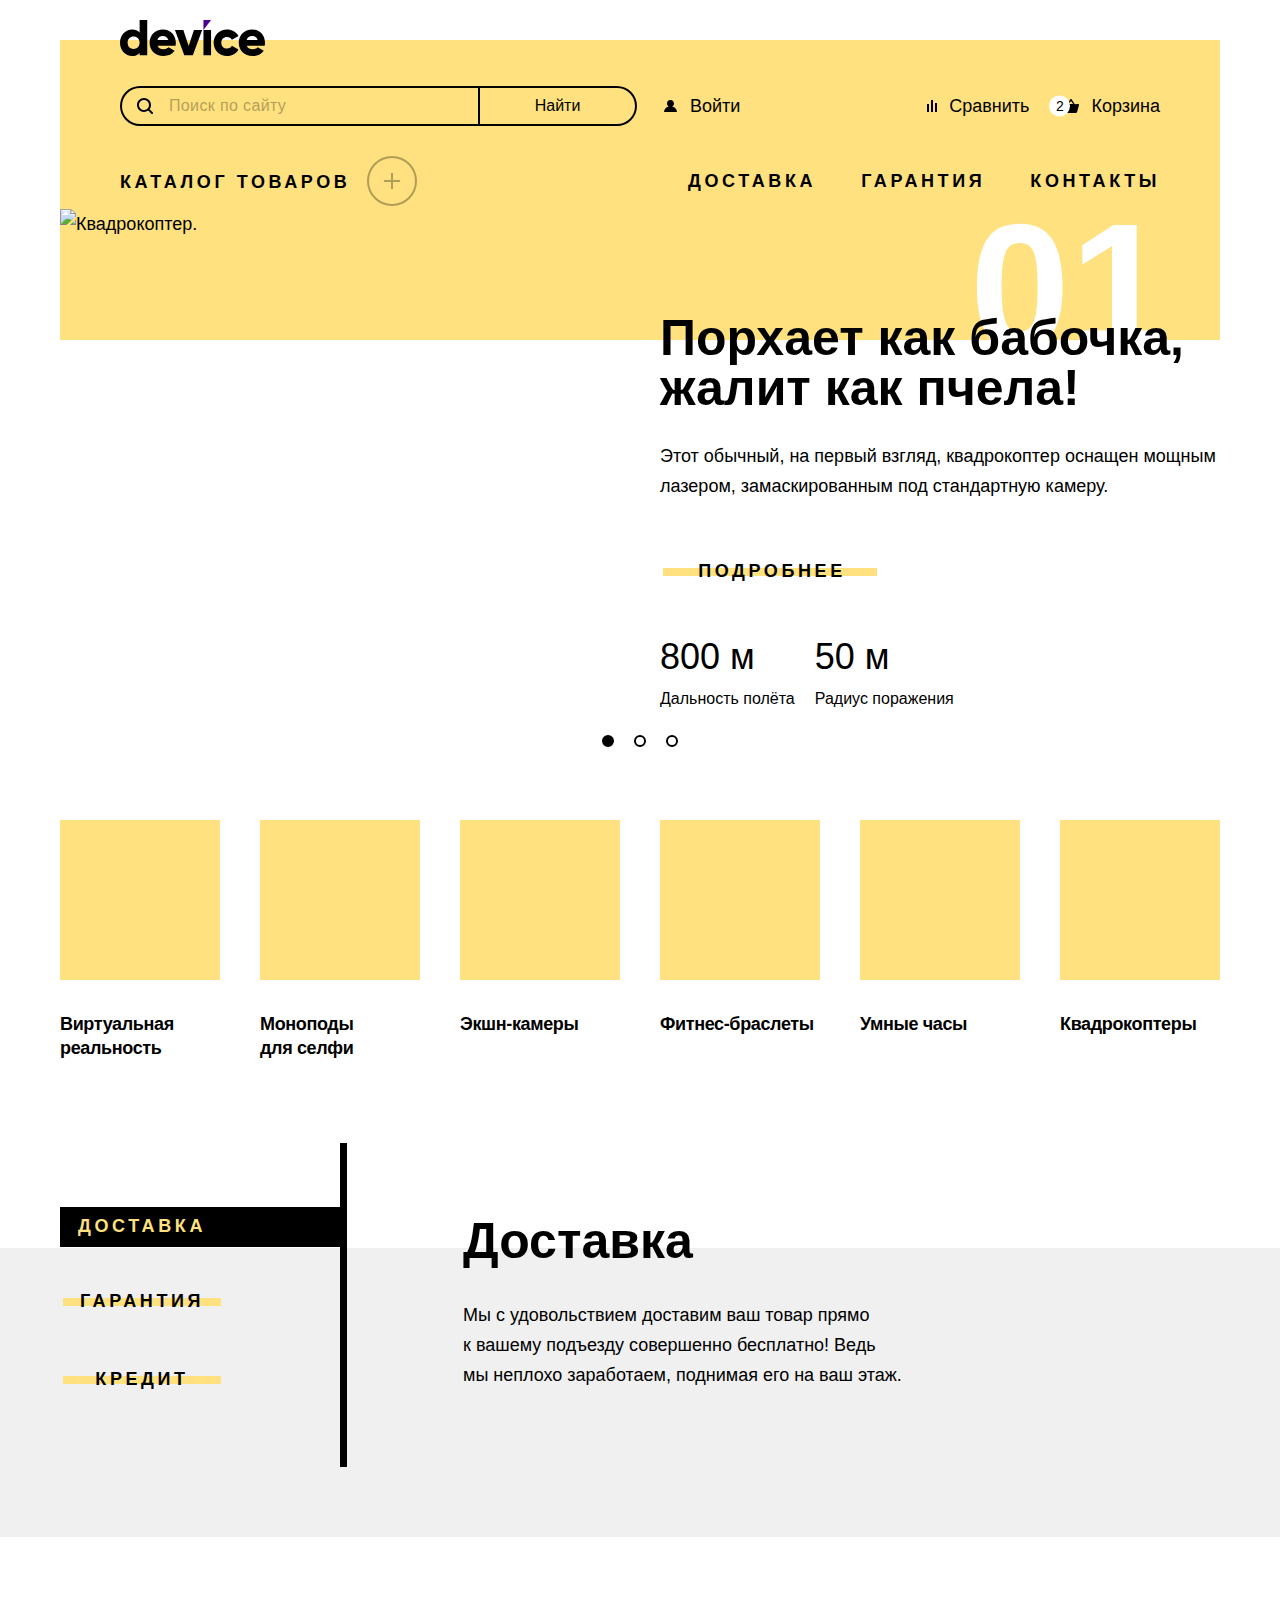
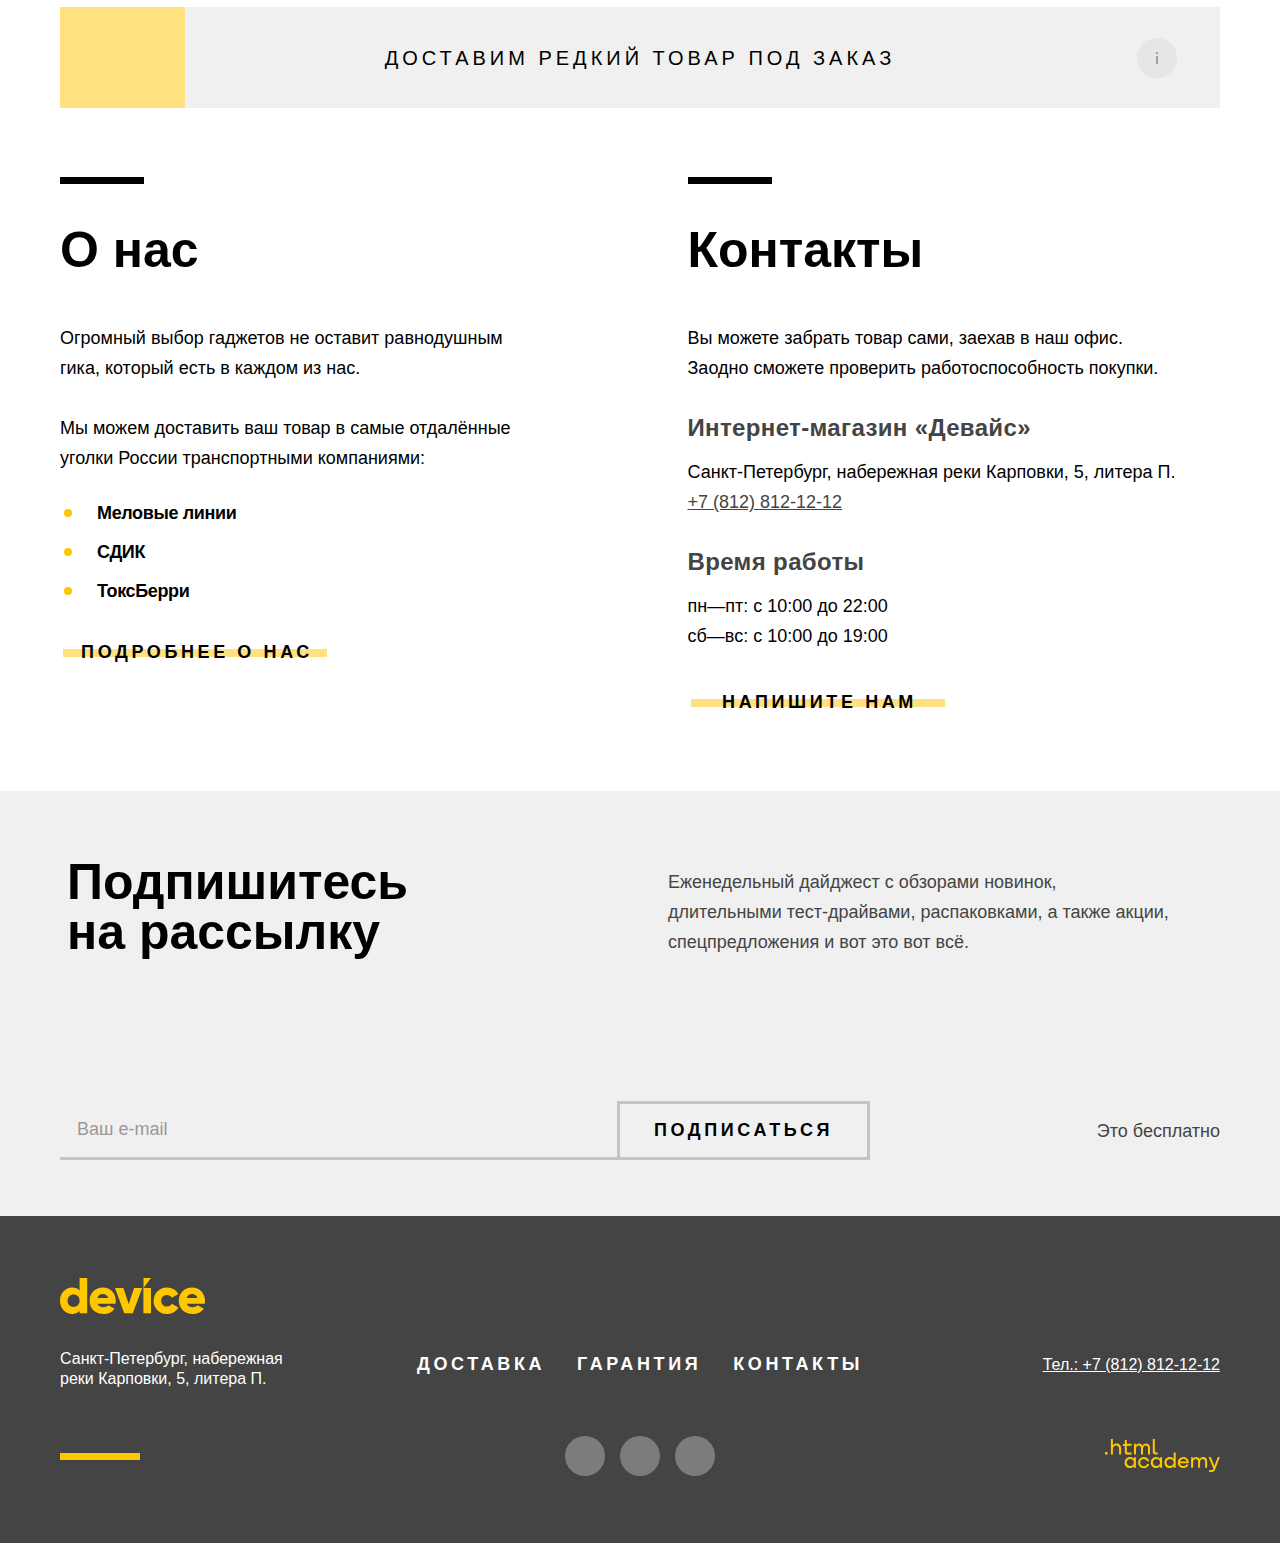
==== commit 253f62b6: "Добавляет поповер корзины" ====
--- a/index.html
+++ b/index.html
@@ -42,6 +42,39 @@
                   <span class="user-link-num">2</span>
                   Корзина
                 </a>
+
+                <div class="cart-container">
+                  <ul class="cart-list list-reset">
+                    <li class="cart-item">
+                      <a class="cart-item-link" href="#">
+                        <h4 class="cart-item-title">Любительская <br>селфи-палка</h4>
+                      </a>
+
+                      <button class="cart-button-delete" type="button">
+                        <span class="visually-hidden">Удалить из корзины.</span>
+                      </button>
+                    </li>
+
+                    <li class="cart-item">
+                      <a class="cart-item-link" href="#">
+                        <h4 class="cart-item-title">Профессиональная <br>селфи-палка</h4>
+                      </a>
+
+                      <button class="cart-button-delete" type="button">
+                        <span class="visually-hidden">Удалить из корзины.</span>
+                      </button>
+                    </li>
+                  </ul>
+
+                  <div class="cart-total">
+                    <p class="cart-products">Товаров: <span class="cart-products-amount">2</span></p>
+                    <p class="cart-price">Сумма: <span class="cart-price-result">2000</span> ₽</p>
+                  </div>
+
+                  <div class="cart-open">
+                    <a class="button cart-button" href="#">Открыть корзину</a>
+                  </div>
+                </div>
               </li>
             </ul>
           </div>
--- a/styles/styles.css
+++ b/styles/styles.css
@@ -420,6 +420,10 @@
   background-image: url("../images/compare.svg");
 }
 
+.user-item-cart {
+  position: relative;
+}
+
 .user-link-cart {
   position: relative;
 
@@ -444,6 +448,187 @@
   background-color: var(--basic-white);
   border-radius: 50%;
   transform: translateY(-50%);
+}
+
+.cart-container {
+  position: absolute;
+  top: 38px;
+  right: -68%;
+  z-index: 2;
+
+  display: none;
+  width: 320px;
+
+  color: var(--basic-white);
+
+  background-color: var(--basic-black);
+}
+
+.cart-container::before {
+  content: "";
+  position: absolute;
+  top: -6px;
+  left: 50%;
+
+  width: 14px;
+  height: 6px;
+
+  background-image: url("../images/popover-arrow.svg");
+  background-repeat: no-repeat;
+  background-size: 14px 6px;
+  transform: translateX(-50%);
+}
+
+.cart-container-active {
+  display: block;
+}
+
+.cart-item {
+  position: relative;
+
+  display: grid;
+  align-items: start;
+  padding: 20px 20px 24px;
+
+  grid-template-columns: 1fr auto;
+}
+
+.cart-item-link {
+  position: relative;
+
+  margin-right: auto;
+
+  color: inherit;
+  text-decoration: none;
+}
+
+.cart-item-link::before {
+  content: "";
+  position: absolute;
+
+  width: 39px;
+  height: 42px;
+
+  background-repeat: no-repeat;
+  background-position: left center;
+  background-size: 39px 42px;
+}
+
+.cart-item:first-child .cart-item-link::before {
+  background-image: url("../images/catalog-products/product-1.jpg");
+}
+
+.cart-item:last-child .cart-item-link::before {
+  background-image: url("../images/catalog-products/product-2.jpg");
+}
+
+.cart-item-link:hover {
+  opacity: 0.6;
+}
+
+.cart-item-link:active {
+  opacity: 0.3;
+}
+
+.cart-item-link:focus-visible {
+  outline: 2px solid var(--special-purple);
+  outline-offset: 2px;
+}
+
+.cart-item-title {
+  margin: 0;
+  padding: 0;
+  padding-left: 62px;
+
+  font-weight: 400;
+  font-size: 16px;
+  line-height: 20px;
+}
+
+.cart-button-delete {
+  padding: 5px;
+
+  background-color: transparent;
+  border: none;
+  cursor: pointer;
+}
+
+.cart-button-delete::before,
+.cart-button-delete::after {
+  content: "";
+  position: absolute;
+  top: 25px;
+  right: 20px;
+
+  width: 13px;
+  height: 1px;
+
+  background-color: var(--basic-white);
+}
+
+.cart-button-delete::before {
+  transform: rotate(45deg);
+}
+
+.cart-button-delete::after {
+  transform: rotate(-45deg);
+}
+
+.cart-button-delete:hover {
+  opacity: 0.6;
+}
+
+.cart-button-delete:active {
+  opacity: 0.3;
+}
+
+.cart-button-delete:focus-visible {
+  outline: 2px solid var(--special-purple);
+  outline-offset: 2px;
+}
+
+.cart-total {
+  display: flex;
+  justify-content: space-between;
+  padding: 12px 20px;
+
+  background-color: #1a1a1a;
+}
+
+.cart-total p {
+  margin: 0;
+  padding: 0;
+
+  font-size: 16px;
+  line-height: 20px;
+}
+
+.cart-open {
+  padding: 18px 20px 20px;
+}
+
+.cart-button {
+  padding: 15px 23px;
+
+  background-color: var(--basic-white);
+  border: none;
+}
+
+.cart-button:hover {
+  background-color: var(--special-yellow-light);
+}
+
+.cart-button:active {
+  color: rgba(0, 0, 0, 0.3);
+
+  opacity: 1;
+}
+
+.cart-button:disabled,
+.cart-button-disabled {
+  color: rgba(0, 0, 0, 0.3);
+
+  pointer-events: none;
 }
 
 .user-item:first-child {
@@ -687,7 +872,7 @@
 
 .slider-arrows {
   position: absolute;
-  top: 40%;
+  top: 41%;
   left: 30px;
 
   display: flex;
@@ -1151,6 +1336,11 @@
   color: var(--basic-dark);
 }
 
+.about-phone:focus {
+  outline: 2px solid var(--special-purple);
+  outline-offset: 2px;
+}
+
 /* SUBSCRIBE */
 .subscribe {
   padding: 66px 0 56px 0;
@@ -1168,6 +1358,8 @@
 
 /* По макету заголовок не прижат к краю контейнера, может, это ошибка дизайнера? */
 .subscribe-title {
+  padding-left: 7px;
+
   grid-column: 1 / span 2;
 }
 
@@ -1246,7 +1438,7 @@
 .catalog-container {
   display: grid;
 
-  grid-template-columns: auto 1fr;
+  grid-template-columns: 320px 1fr;
 }
 
 /* CATALOG-HEADER */
@@ -1276,6 +1468,19 @@
   text-decoration: none;
 }
 
+.breadcrumbs-link:hover {
+  opacity: 0.6;
+}
+
+.breadcrumbs-link:active {
+  opacity: 0.3;
+}
+
+.breadcrumbs-link:focus-visible {
+  outline: 2px solid var(--special-purple);
+  outline-offset: 2px;
+}
+
 .breadcrumbs-item {
   position: relative;
 
@@ -1299,7 +1504,7 @@
 
 /* FILTER */
 .filter {
-  padding: 23px 56px 25px 60px;
+  padding: 23px 38px 25px 58px;
 }
 
 .filter-form {
@@ -1342,6 +1547,10 @@
   letter-spacing: -0.36px;
 }
 
+.filter-group:first-child .filter-group-title {
+  margin-bottom: 29px;
+}
+
 .filter-group-title::before {
   content: "";
 
@@ -1353,15 +1562,193 @@
   background-color: var(--basic-black);
 }
 
+.range {
+  position: relative;
+}
+
+.filter-range {
+  padding-bottom: 33px;
+}
+
+.range-base {
+  position: relative;
+}
+
+.range-base::before,
+.range-base::after {
+  content: "";
+  position: absolute;
+  left: 0;
+
+  width: 200px;
+  height: 2px;
+
+  background-color: var(--basic-gray);
+}
+
+.range-base::before {
+  right: 0;
+  left: 0;
+}
+
+.range-base::after {
+  width: 119px;
+
+  background-color: var(--basic-black);
+}
+
+.range-content {
+  position: absolute;
+  top: -8px;
+  z-index: 1;
+
+  display: flex;
+  flex-direction: column;
+  align-items: center;
+}
+
+.range-button {
+  position: relative;
+
+  width: 18px;
+  height: 18px;
+  margin-bottom: 2px;
+
+  background-color: var(--basic-light);
+  border: 2px solid var(--basic-black);
+  border-radius: 50%;
+  cursor: pointer;
+}
+
+.range-button:hover {
+  border-color: rgba(0, 0, 0, 0.5);
+}
+
+.range-button:active {
+  background-color: var(--basic-black);
+}
+
+.range-button:focus::before {
+  content: "";
+  position: absolute;
+  top: -6px;
+  right: -6px;
+  bottom: -6px;
+  left: -6px;
+
+  border: 2px solid var(--special-purple);
+}
+
+.range-content-min {
+  left: -14px;
+}
+
+.range-content-max {
+  right: 74px;
+}
+
 .range-value {
   font-size: 14px;
   line-height: 20px;
   color: rgba(0, 0, 0, 0.3);
 }
 
+.range-value:focus {
+  outline: 2px solid var(--special-purple);
+  outline-offset: 2px;
+}
+
+.filter-label {
+  display: grid;
+  align-items: center;
+  width: fit-content;
+
+  gap: 16px;
+  grid-template-columns: auto 1fr;
+}
+
 .filter-label-text {
   font-size: 16px;
   line-height: 20px;
+}
+
+.filter-item:not(:last-child) {
+  margin-bottom: 17px;
+}
+
+.filter-input {
+  position: relative;
+
+  width: 20px;
+  height: 20px;
+  margin: 0;
+
+  background-color: transparent;
+  border: 2px solid #cccccc;
+  border-radius: 3px;
+  cursor: pointer;
+
+  appearance: none;
+}
+
+.filter-input[type="radio"] {
+  border-radius: 50%;
+}
+
+.filter-input:hover,
+.filter-input:hover + .filter-label-text {
+  opacity: 0.6;
+}
+
+.filter-input:active,
+.filter-input:active + .filter-label-text {
+  opacity: 0.3;
+}
+
+.filter-input:disabled,
+.filter-input:disabled + .filter-label-text {
+  opacity: 0.1;
+
+  pointer-events: none;
+}
+
+.filter-input:focus {
+  outline: none;
+}
+
+.filter-input:checked {
+  border-color: var(--basic-black);
+}
+
+.filter-input[type="checkbox"]:checked {
+  background-image: url("../images/checkbox-tick.svg");
+  background-repeat: no-repeat;
+  background-position: center;
+}
+
+.filter-input[type="radio"]:checked::before {
+  content: "";
+  position: absolute;
+  top: 50%;
+  left: 50%;
+
+  width: 8px;
+  height: 8px;
+
+  background-color: var(--basic-black);
+  border-radius: 50%;
+  transform: translate(-50%, -50%);
+}
+
+.filter-input:focus-visible::before {
+  content: "";
+  position: absolute;
+  top: -6px;
+  right: -6px;
+  bottom: -6px;
+  left: -6px;
+
+  border: 2px solid var(--special-purple);
 }
 
 /* SORTING */
@@ -1370,7 +1757,7 @@
   flex-wrap: wrap;
   justify-content: space-between;
   align-items: center;
-  padding: 20px 40px;
+  padding: 14px 40px;
 }
 
 .sort-select {
@@ -1380,6 +1767,74 @@
   font-size: 18px;
   line-height: 30px;
   font-family: inherit;
+
+  background-color: transparent;
+  background-image: url("../images/select-arrow.svg");
+  background-repeat: no-repeat;
+  background-position: center right;
+  border: none;
+
+  -webkit-appearance: none;
+  -moz-appearance: none;
+  appearance: none;
+}
+
+.sort-select:hover {
+  opacity: 0.6;
+}
+
+.sort-select:active {
+  opacity: 0.3;
+}
+
+.sort-select:focus-visible {
+  outline: 2px solid var(--special-purple);
+  outline-offset: 2px;
+}
+
+.sorting-dir {
+  display: flex;
+  align-items: center;
+}
+
+.sorting-dir-link {
+  position: relative;
+
+  display: inline-block;
+  padding: 15px;
+
+  background-image: url("../images/sort-up.svg");
+  background-repeat: no-repeat;
+  background-position: center;
+  background-size: 11px 10px;
+  opacity: 0.2;
+}
+
+.sorting-dir-link-desc {
+  transform: rotate(180deg);
+}
+
+.sorting-dir-link:hover {
+  opacity: 0.5;
+}
+
+.sorting-dir-link:active {
+  opacity: 1;
+}
+
+.sorting-dir-link:focus {
+  outline: none;
+}
+
+.sorting-dir-link:focus-visible::before {
+  content: "";
+  position: absolute;
+  top: -4px;
+  right: -4px;
+  bottom: -4px;
+  left: -4px;
+
+  border: 2px solid var(--special-purple);
 }
 
 /* CATALOG-PRODUCTS */
@@ -1391,7 +1846,7 @@
 
 .catalog-list {
   display: grid;
-  margin-bottom: 44px;
+  margin-bottom: 43px;
 
   gap: 44px 40px;
   grid-template-columns: repeat(2, 1fr);
@@ -1423,6 +1878,30 @@
   color: var(--basic-dark);
 }
 
+.catalog-item-new {
+  position: relative;
+}
+
+.catalog-link-new::after {
+  content: "new";
+  position: absolute;
+  top: 27px;
+  right: 27px;
+
+  padding: 20px 7px 20px;
+
+  font-weight: 800;
+  font-size: 14px;
+  line-height: 17px;
+  font-family: var(--font-raleway);
+  color: rgba(0, 0, 0, 0.6);
+  text-transform: uppercase;
+  letter-spacing: 2.8px;
+
+  border: 2px solid rgba(0, 0, 0, 0.6);
+  border-radius: 50%;
+}
+
 .catalog-item img {
   display: block;
   width: 100%;
@@ -1435,15 +1914,70 @@
   margin-bottom: 32px;
 }
 
+.catalog-image::after {
+  content: "";
+  position: absolute;
+  top: 0;
+  left: 0;
+  z-index: 2;
+
+  display: none;
+  width: 100%;
+  height: 100%;
+
+  background: rgba(240, 240, 240, 0.8);
+}
+
 .catalog-image-button {
   position: absolute;
+  top: 50%;
+  left: 50%;
+  z-index: 3;
 
   display: none;
+  padding: 0 35px;
+
+  transform: translate(-50%, -50%);
+}
+
+.catalog-image-button:hover {
+  background-color: transparent;
+}
+
+.catalog-image-button:hover::before {
+  display: block;
+}
+
+.catalog-image-button:active::before {
+  background-color: var(--special-yellow-dark);
+}
+
+.catalog-link:hover .catalog-description {
+  opacity: 0.6;
+}
+
+.catalog-link:hover .catalog-image::after,
+.catalog-link:hover .catalog-image-button {
+  display: block;
+}
+
+.catalog-link:active .catalog-description {
+  opacity: 0.3;
+}
+
+.catalog-link:focus-visible {
+  outline: 2px solid var(--special-purple);
+  outline-offset: 2px;
+}
+
+.catalog-link:active .catalog-image-button::before {
+  background-color: var(--special-yellow-dark);
 }
 
 .catalog-more {
   width: 100%;
   margin-bottom: 44px;
+  padding: 16px 0;
 
   font-size: 16px;
   line-height: 19px;
@@ -1455,7 +1989,6 @@
   display: flex;
   justify-content: space-between;
   align-items: center;
-  padding: 15px;
 
   background-color: var(--basic-light-gray);
 }
@@ -1485,10 +2018,25 @@
 
 .pagination-link-current {
   opacity: 0.6;
+
+  pointer-events: none;
+}
+
+.pagination-link:hover {
+  opacity: 1;
+}
+
+.pagination-link:active {
+  opacity: 0.1;
+}
+
+.pagination-link:focus {
+  outline: 2px solid var(--special-purple);
+  outline-offset: 2px;
 }
 
 .pagination-button {
-  padding: 10px;
+  padding: 25px;
 
   font-weight: 800;
   line-height: normal;
@@ -1497,16 +2045,32 @@
   text-transform: uppercase;
   text-decoration: none;
   letter-spacing: 3.6px;
-
-  opacity: 1;
 }
 
 .pagination-button-next {
-  padding: 7px;
-}
-
-.pagination-button-disabled {
-  opacity: 0.3;
+  padding-right: 22px;
+}
+
+.pagination-button:hover {
+  background-color: var(--basic-gray);
+}
+
+.pagination-button:active {
+  color: rgba(0, 0, 0, 0.3);
+
+  background-color: var(--basic-gray);
+}
+
+.pagination-button:focus-visible {
+  outline: 2px solid var(--special-purple);
+  outline-offset: 2px;
+}
+
+.pagination-button-disabled,
+.pagination-button:disabled {
+  opacity: 0.3;
+
+  pointer-events: none;
 }
 
 /* FOOTER */
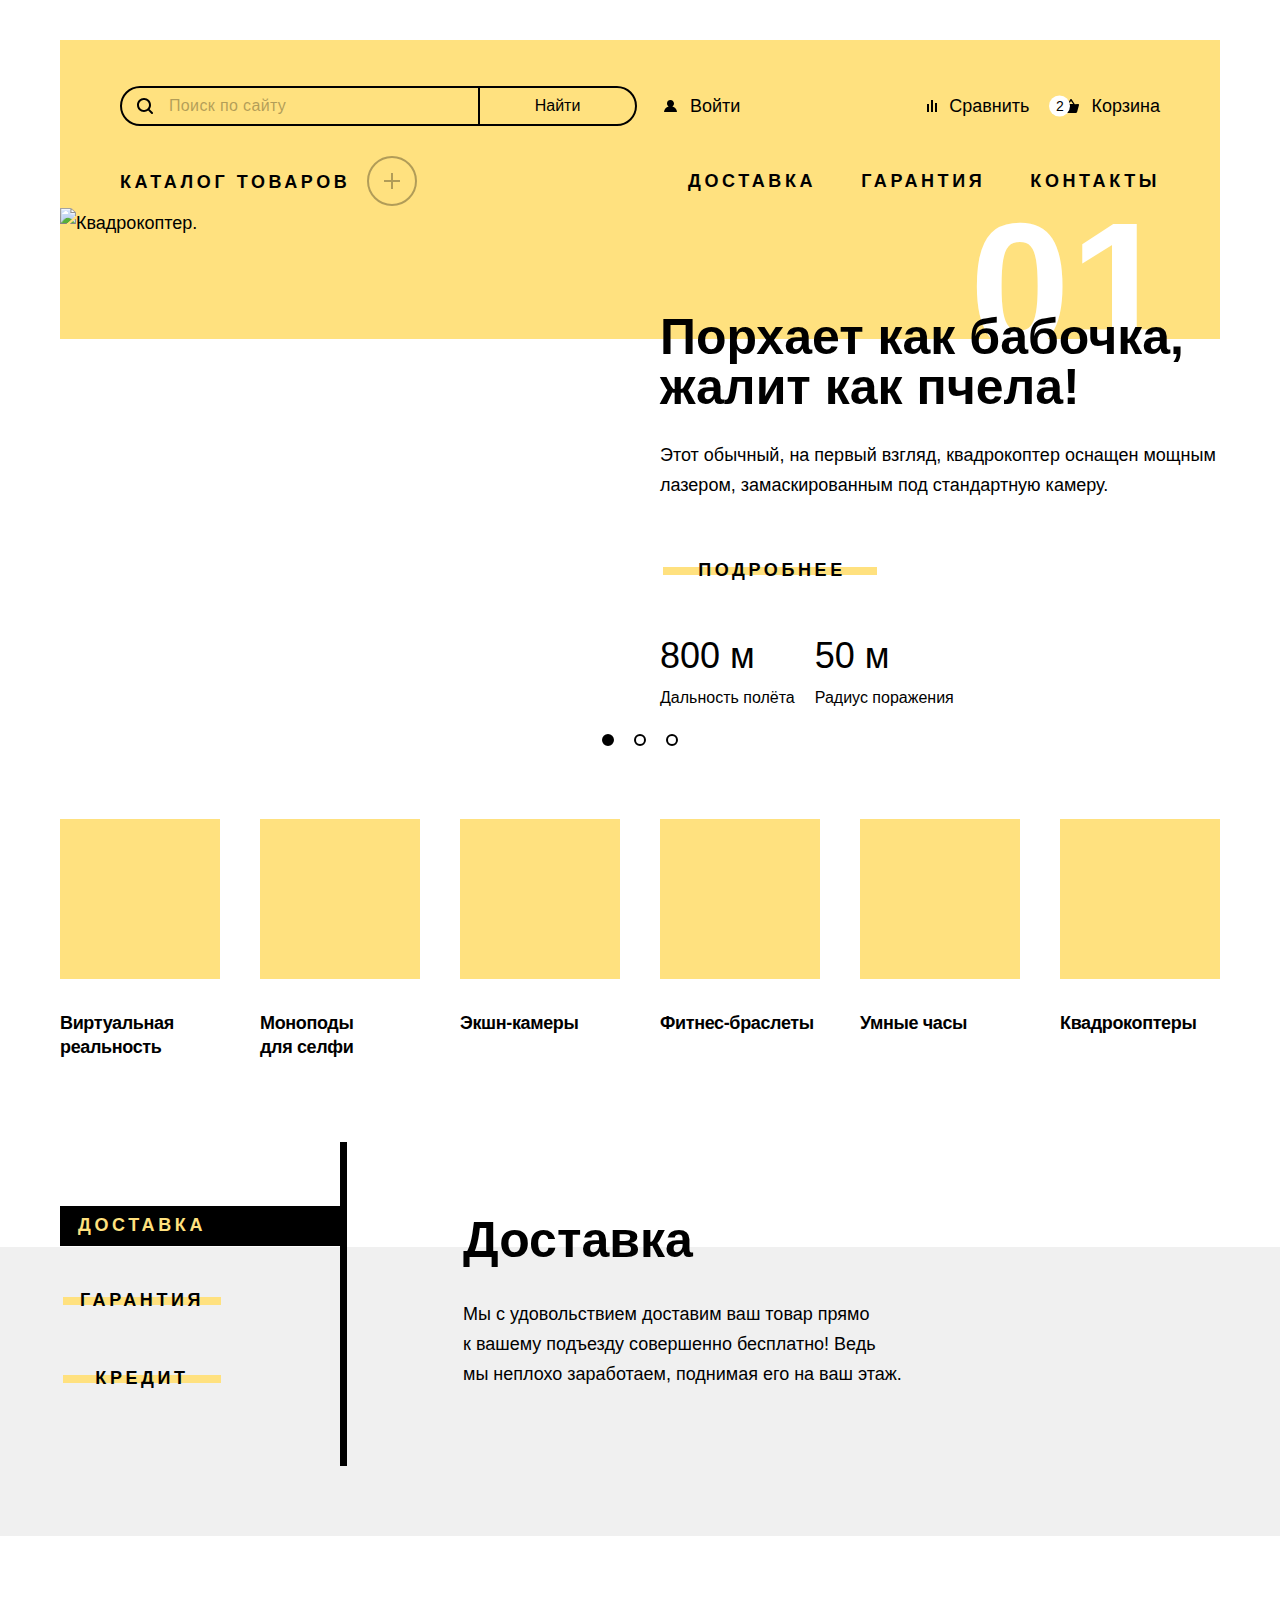
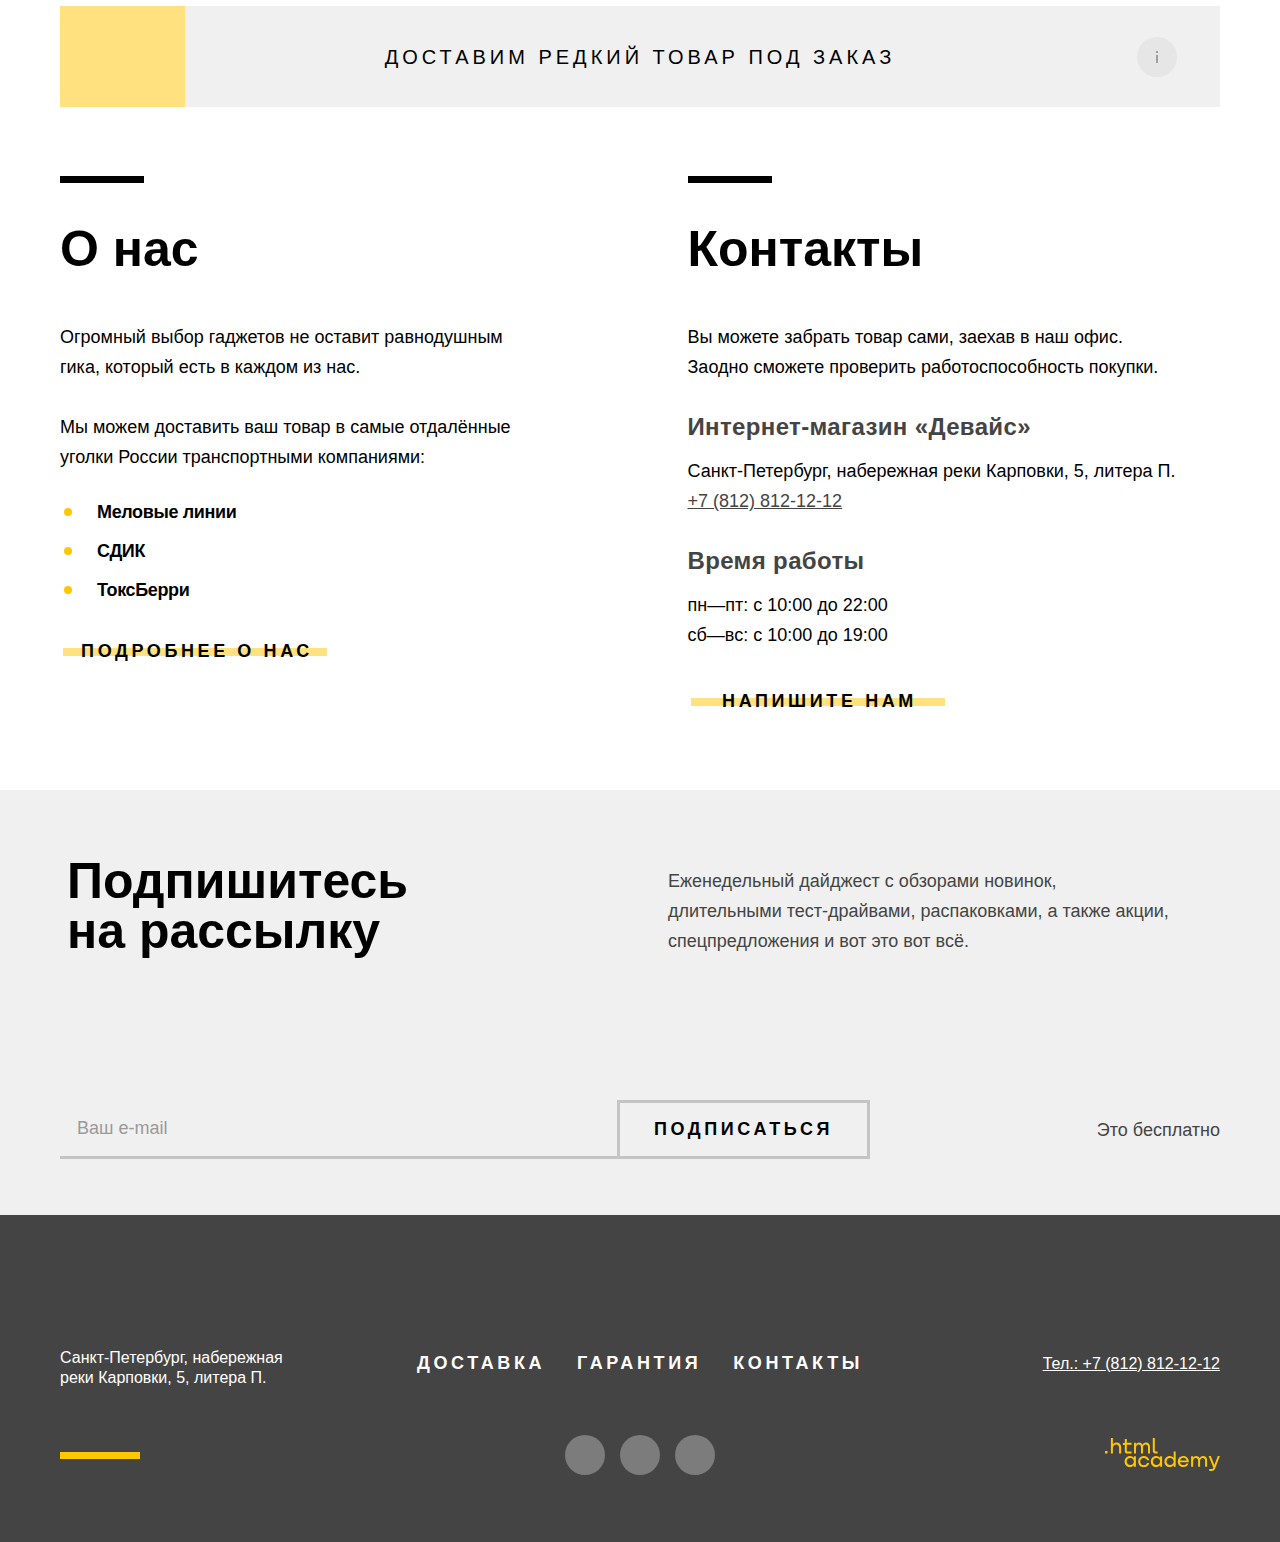
==== commit 12954c06: "Исправляет ошибки" ====
--- a/index.html
+++ b/index.html
@@ -3,7 +3,10 @@
 
   <head>
     <meta charset="UTF-8">
+    <meta http-equiv="X-UA-Compatible" content="IE=edge">
     <meta name="viewport" content="width=device-width, initial-scale=1.0">
+    <link rel="icon" href="favicon.ico">
+    <link rel="icon" type="image/png" sizes="32x32" href="images/favicon.png">
     <link href="styles/styles.css" rel="stylesheet">
     <title>HTML Academy: Девайс</title>
   </head>
@@ -13,10 +16,7 @@
       <header class="header">
         <div class="header-container container">
           <a class="header-logo" href="index.html" aria-current="page">
-            <svg xmlns="http://www.w3.org/2000/svg" width="145" height="36" fill="none" aria-label="Логотип.">
-              <path fill="#000" d="M27.22 0v35.3h-7.6v-2.4c-1.7 1.9-4.1 3.1-7.51 3.1C5.5 36 0 30.2 0 22.7 0 15.2 5.5 9.4 12.1 9.4c3.41 0 5.91 1.2 7.51 3.1V0h7.6Zm-7.6 22.7c0-3.8-2.5-6.2-6.01-6.2-3.5 0-6 2.4-6 6.2 0 3.8 2.5 6.2 6 6.2 3.5-.1 6-2.4 6-6.2ZM43.73 29.2c2.1 0 3.8-.8 4.8-1.9l6.1 3.5c-2.5 3.4-6.2 5.2-11 5.2-8.6 0-14.01-5.8-14.01-13.3 0-7.5 5.4-13.3 13.4-13.3 7.41 0 12.82 5.7 12.82 13.3 0 1.1-.1 2.1-.3 3H37.63c1 2.6 3.3 3.5 6.1 3.5Zm4.6-9.1c-.8-2.9-3.1-4-5.4-4-2.9 0-4.8 1.4-5.5 4h10.9ZM82.16 10.1l-9.31 25.2h-8.6l-9.31-25.2h8.4l5.3 16 5.31-16h8.2ZM83.46 10.1h7.6v25.2h-7.6V10.1ZM93.67 22.7c0-7.5 5.7-13.3 13.4-13.3 4.9 0 9.21 2.6 11.41 6.5l-6.6 3.8c-.9-1.8-2.7-2.8-4.9-2.8-3.3 0-5.71 2.4-5.71 5.8 0 3.5 2.4 5.8 5.7 5.8 2.2 0 4.1-1.1 4.9-2.8l6.61 3.8c-2.1 3.9-6.4 6.5-11.4 6.5-7.71 0-13.41-5.8-13.41-13.3ZM132.9 29.2c2.1 0 3.8-.8 4.8-1.9l6.1 3.5c-2.5 3.4-6.2 5.2-11 5.2-8.61 0-14.02-5.8-14.02-13.3 0-7.5 5.5-13.3 13.41-13.3 7.4 0 12.81 5.7 12.81 13.3 0 1.1-.1 2.1-.3 3h-17.91c1 2.6 3.3 3.5 6.1 3.5Zm4.7-9.1c-.8-2.9-3.1-4-5.4-4-2.91 0-4.81 1.4-5.51 4h10.9Z" />
-              <path fill="#510094" d="M83.46 0v10.1L91.06 0h-7.6Z" />
-            </svg>
+            <span class="visually-hidden">Логотип Девайс</span>
           </a>
 
           <div class="header-user-container">
@@ -347,11 +347,14 @@
             <h2 class="about-title title">Контакты</h2>
             <p class="about-description">Вы можете забрать товар сами, заехав в наш офис. <br>Заодно сможете проверить работоспособность покупки.</p>
 
-            <address class="about-info">
+            <div class="about-address">
               <h3 class="about-title-small title">Интернет-магазин «Девайс»</h3>
-              <p class="about-description">Санкт-Петербург, набережная реки Карповки, 5, литера П.</p>
-              <a class="about-phone" href="tel:+78128121212">+7 (812) 812-12-12</a>
-            </address>
+
+              <address class="about-info">
+                <p class="about-description">Санкт-Петербург, набережная реки Карповки, 5, литера П.</p>
+                <a class="about-phone" href="tel:+78128121212">+7 (812) 812-12-12</a>
+              </address>
+            </div>
 
             <div class="about-worktime">
               <h3 class="about-title-small title">Время работы</h3>
@@ -381,9 +384,7 @@
       <footer class="footer">
         <div class="footer-container container">
           <a class="footer-logo" href="index.html" aria-current="page">
-            <svg xmlns="http://www.w3.org/2000/svg" width="145" height="36" fill="none" aria-label="Логотип.">
-              <path fill="#FFC700" d="M27.2 0v35.3h-7.6v-2.4a9.5 9.5 0 0 1-7.5 3.1C5.5 36 0 30.2 0 22.7 0 15.2 5.5 9.4 12.1 9.4c3.4 0 6 1.2 7.5 3.1V0h7.6Zm-7.6 22.7c0-3.8-2.5-6.2-6-6.2s-6 2.4-6 6.2c0 3.8 2.5 6.2 6 6.2 3.5-.1 6-2.4 6-6.2ZM43.7 29.2c2.1 0 3.8-.8 4.8-1.9l6.1 3.5a13 13 0 0 1-11 5.2c-8.6 0-14-5.8-14-13.3C29.6 15.2 35 9.4 43 9.4c7.4 0 12.8 5.7 12.8 13.3 0 1.1 0 2.1-.3 3H37.6c1 2.6 3.3 3.5 6.1 3.5Zm4.6-9.1c-.8-2.9-3-4-5.4-4-2.9 0-4.8 1.4-5.5 4h11ZM82.2 10.1l-9.4 25.2h-8.6L55 10.1h8.4l5.3 16 5.4-16h8.2ZM83.5 10.1H91v25.2h-7.6V10.1ZM93.7 22.7A13 13 0 0 1 107 9.4a13 13 0 0 1 11.4 6.5l-6.6 3.8c-1-1.8-2.7-2.8-5-2.8a5.5 5.5 0 0 0-5.6 5.8c0 3.5 2.4 5.8 5.7 5.8 2.2 0 4-1.1 4.9-2.8l6.6 3.8A12.8 12.8 0 0 1 107 36a13 13 0 0 1-13.4-13.3ZM132.9 29.2c2 0 3.8-.8 4.8-1.9l6.1 3.5a13 13 0 0 1-11 5.2c-8.6 0-14-5.8-14-13.3a13 13 0 0 1 13.4-13.3c7.4 0 12.8 5.7 12.8 13.3 0 1.1-.1 2.1-.3 3h-18c1 2.6 3.4 3.5 6.2 3.5Zm4.7-9.1c-.8-2.9-3.1-4-5.4-4-3 0-4.8 1.4-5.5 4h10.9ZM83.5 0v10.1L91 0h-7.6Z" />
-            </svg>
+            <span class="visually-hidden">Логотип Девайс</span>
           </a>
 
           <div class="footer-content">
@@ -440,6 +441,63 @@
         </div>
       </footer>
     </div>
+
+    <div class="modal-container modal-container-close">
+      <div class="modal modal-delivery">
+        <button class="modal-close-button" type="button">
+          <span class="visually-hidden">Закрыть.</span>
+        </button>
+
+        <section class="modal-content">
+          <h2 class="modal-title title">Доставка под заказ</h2>
+
+          <!-- Класс modal-field-error для стилей при ошибке -->
+          <form class="modal-form" method="post" action="https://echo.htmlacademy.ru/">
+            <span class="modal-field-wrapper username-field-wrapper">
+              <label for="username">
+                <span class="modal-label">Ваше имя:</span>
+                <input class="modal-input" type="text" placeholder="Введите имя" required name="name" id="username">
+              </label>
+              <span class="field-hint">Добавьте имя</span>
+            </span>
+
+            <span class="modal-field-wrapper modal-field-error email-field-wrapper">
+              <label for="user-mail">
+                <span class="modal-label">Ваш e-mail</span>
+                <input class="modal-input modal-input-error" type="email" value="почта" placeholder="Введите e-mail" required name="e-mail" id="user-mail">
+              </label>
+              <span class="field-hint field-hint-error">Забавный у вас адрес</span>
+            </span>
+
+            <label class="modal-field-wrapper order-field-wrapper" for="order-composition">
+              <span class="modal-label">Что нужно привезти:</span>
+              <textarea class="modal-input" placeholder="В свободной форме" required name="order-composition" id="order-composition"></textarea>
+            </label>
+
+            <span class="modal-field-wrapper amount-field-wrapper">
+              <span class="modal-label">Количество:</span>
+              <span class="tooltip">
+                <button class="tooltip-toggle" type="button" aria-labelledby="tooltip-label-date"></button>
+                <span class="tooltip-text" role="tooltip" id="tooltip-label-date">Постараемся найти, сколько нужно. Привезём сколько получится по требованиям <br>к провозу багажа.</span>
+              </span>
+              <span class="modal-amount-field">
+                <button class="button-minus" type="button">
+                  <span class="visually-hidden">Уменьшить количество.</span>
+                </button>
+                <label for="amount">
+                  <input class="modal-input" type="number" value="1" step="1" min="1" max="100" required name="amount" id="amount">
+                </label>
+                <button class="button-plus" type="button">
+                  <span class="visually-hidden">Увеличить количество.</span>
+                </button>
+              </span>
+            </span>
+
+            <button class="button button-light modal-button" type="submit">Отправить</button>
+          </form>
+        </section>
+      </div>
+    </div>
   </body>
 
 </html>
--- a/styles/styles.css
+++ b/styles/styles.css
@@ -48,7 +48,8 @@
 *,
 *::before,
 *::after {
-  box-sizing: border-box;
+  -webkit-box-sizing: border-box;
+          box-sizing: border-box;
 }
 
 html,
@@ -74,7 +75,8 @@
   max-width: 100%;
   height: auto;
 
-  object-fit: cover;
+  -o-object-fit: cover;
+     object-fit: cover;
 }
 
 .visually-hidden {
@@ -93,8 +95,13 @@
 }
 
 .page-container {
+  display: -webkit-box;
+  display: -ms-flexbox;
   display: flex;
-  flex-direction: column;
+  -webkit-box-orient: vertical;
+  -webkit-box-direction: normal;
+  -ms-flex-direction: column;
+      flex-direction: column;
   min-height: 100%;
 }
 
@@ -172,7 +179,9 @@
   height: 8px;
 
   background-color: var(--special-yellow-light);
-  transform: translateY(-50%);
+  -webkit-transform: translateY(-50%);
+      -ms-transform: translateY(-50%);
+          transform: translateY(-50%);
 }
 
 .button-light:hover::before,
@@ -230,10 +239,15 @@
 }
 
 .header-container {
-  padding: 0 60px 21px;
+  padding: 0 60px 20px;
 
   background-color: var(--special-yellow-light);
-  background-image: linear-gradient(
+  background-image: -o-linear-gradient(
+    top,
+    var(--basic-white) 20px,
+    var(--special-yellow-light) 20px
+  );
+  background-image:    linear-gradient(
     180deg,
     var(--basic-white) 20px,
     var(--special-yellow-light) 20px
@@ -245,6 +259,10 @@
   width: 145px;
   height: 36px;
   margin-bottom: 30px;
+
+  background-image: url("../images/logo-header.svg");
+  background-repeat: no-repeat;
+  background-size: 145px 36px;
 }
 
 .header-logo:hover {
@@ -261,28 +279,43 @@
 }
 
 .header-user-container {
-  display: grid;
+  display: -ms-grid;
+  display:     grid;
+  -webkit-box-align: center;
+  -ms-flex-align: center;
   align-items: center;
   margin-bottom: 30px;
 
   gap: 26px;
+  -ms-grid-columns: 517px 26px 1fr;
   grid-template-columns: 517px 1fr;
 }
 
 .navigation-list {
+  display: -webkit-box;
+  display: -ms-flexbox;
   display: flex;
-  flex-wrap: wrap;
+  -ms-flex-wrap: wrap;
+      flex-wrap: wrap;
+  -webkit-box-pack: end;
+  -ms-flex-pack: end;
   justify-content: end;
+  -webkit-box-align: center;
+  -ms-flex-align: center;
   align-items: center;
 
-  gap: 45px;
+  gap: 0 45px;
 }
 
 .search {
-  display: grid;
+  display: -ms-grid;
+  display:     grid;
+  -webkit-box-align: start;
+  -ms-flex-align: start;
   align-items: start;
   width: 517px;
 
+  -ms-grid-columns: 1fr auto;
   grid-template-columns: 1fr auto;
 }
 
@@ -321,7 +354,6 @@
   border-radius: 0 50px 50px 0;
 }
 
-.search-submit:focus,
 .search-submit:focus-visible {
   outline: none;
 }
@@ -357,13 +389,37 @@
   border-radius: 50px 0 0 50px;
 }
 
+.search-input::-webkit-input-placeholder {
+  color: var(--basic-black);
+
+  opacity: 0.3;
+}
+
+.search-input::-moz-placeholder {
+  color: var(--basic-black);
+
+  opacity: 0.3;
+}
+
+.search-input:-ms-input-placeholder {
+  color: var(--basic-black);
+
+  opacity: 0.3;
+}
+
+.search-input::-ms-input-placeholder {
+  color: var(--basic-black);
+
+  opacity: 0.3;
+}
+
 .search-input::placeholder {
   color: var(--basic-black);
 
   opacity: 0.3;
 }
 
-.search-input:focus {
+.search-input:focus-visible {
   outline: none;
 }
 
@@ -374,10 +430,17 @@
 }
 
 .user-list {
+  display: -webkit-box;
+  display: -ms-flexbox;
   display: flex;
-  flex-wrap: wrap;
-
-  gap: 20px;
+  -ms-flex-wrap: wrap;
+      flex-wrap: wrap;
+
+  gap: 0 20px;
+}
+
+.user-item {
+  padding: 5px 0;
 }
 
 .user-link {
@@ -410,8 +473,9 @@
 
 .user-link-logout {
   padding: 0;
-
-  opacity: 0.3;
+  padding-right: 6px;
+
+  color: rgba(0, 0, 0, 0.3);
 }
 
 .user-link-compare {
@@ -422,6 +486,11 @@
 
 .user-item-cart {
   position: relative;
+}
+
+.user-item-cart:hover .cart-container,
+.user-item-cart:focus-within .cart-container {
+  display: block;
 }
 
 .user-link-cart {
@@ -447,7 +516,9 @@
 
   background-color: var(--basic-white);
   border-radius: 50%;
-  transform: translateY(-50%);
+  -webkit-transform: translateY(-50%);
+      -ms-transform: translateY(-50%);
+          transform: translateY(-50%);
 }
 
 .cart-container {
@@ -476,20 +547,22 @@
   background-image: url("../images/popover-arrow.svg");
   background-repeat: no-repeat;
   background-size: 14px 6px;
-  transform: translateX(-50%);
-}
-
-.cart-container-active {
-  display: block;
+  -webkit-transform: translateX(-50%);
+      -ms-transform: translateX(-50%);
+          transform: translateX(-50%);
 }
 
 .cart-item {
   position: relative;
 
-  display: grid;
+  display: -ms-grid;
+  display:     grid;
+  -webkit-box-align: start;
+  -ms-flex-align: start;
   align-items: start;
   padding: 20px 20px 24px;
 
+  -ms-grid-columns: 1fr auto;
   grid-template-columns: 1fr auto;
 }
 
@@ -567,11 +640,15 @@
 }
 
 .cart-button-delete::before {
-  transform: rotate(45deg);
+  -webkit-transform: rotate(45deg);
+      -ms-transform: rotate(45deg);
+          transform: rotate(45deg);
 }
 
 .cart-button-delete::after {
-  transform: rotate(-45deg);
+  -webkit-transform: rotate(-45deg);
+      -ms-transform: rotate(-45deg);
+          transform: rotate(-45deg);
 }
 
 .cart-button-delete:hover {
@@ -588,7 +665,11 @@
 }
 
 .cart-total {
+  display: -webkit-box;
+  display: -ms-flexbox;
   display: flex;
+  -webkit-box-pack: justify;
+  -ms-flex-pack: justify;
   justify-content: space-between;
   padding: 12px 20px;
 
@@ -648,15 +729,19 @@
 }
 
 .navigation-link-current {
-  text-decoration: 2px;
+  -webkit-text-decoration: 2px;
+          text-decoration: 2px;
 
   outline: none;
 
   pointer-events: none;
 
-  text-decoration-color: inherit;
-  text-decoration-line: underline;
-  text-decoration-style: solid;
+  -webkit-text-decoration-color: inherit;
+          text-decoration-color: inherit;
+  -webkit-text-decoration-line: underline;
+          text-decoration-line: underline;
+  -webkit-text-decoration-style: solid;
+          text-decoration-style: solid;
   text-underline-offset: 8px;
 }
 
@@ -687,7 +772,7 @@
 
 .navigation-link-catalog {
   position: relative;
-  z-index: 11;
+  z-index: 1;
 
   padding: 16px 67px 13px 0;
 }
@@ -701,9 +786,6 @@
   position: absolute;
   top: 0;
   right: 0;
-  /* display: flex;
-  justify-content: center;
-  align-items: center; */
 
   width: 50px;
   height: 50px;
@@ -729,16 +811,20 @@
   height: 2px;
 
   background-color: var(--basic-black);
-  transform: translate(-50%, -50%); /**/
+  -webkit-transform: translate(-50%, -50%);
+      -ms-transform: translate(-50%, -50%);
+          transform: translate(-50%, -50%);
 }
 
 .navigation-link-catalog span::after {
-  transform: translate(-50%, -50%) rotate(90deg);
+  -webkit-transform: translate(-50%, -50%) rotate(90deg);
+      -ms-transform: translate(-50%, -50%) rotate(90deg);
+          transform: translate(-50%, -50%) rotate(90deg);
 }
 
 .submenu {
   position: absolute;
-  top: 100%;
+  top: 109%;
   right: 0;
   left: 0;
   z-index: 10;
@@ -772,8 +858,10 @@
 }
 
 .navigation-item-catalog-active,
-.navigation-item-catalog:hover .submenu {
-  display: grid;
+.navigation-item-catalog:hover .submenu,
+.navigation-item-catalog:focus-within .submenu {
+  display: -ms-grid;
+  display:     grid;
 }
 
 .navigation-link-catalog:hover span::after,
@@ -790,6 +878,8 @@
 
 /* MAIN */
 main {
+  -webkit-box-flex: 1;
+  -ms-flex-positive: 1;
   flex-grow: 1;
 }
 
@@ -803,7 +893,12 @@
   position: relative;
 
   background-color: var(--special-yellow-light);
-  background-image: linear-gradient(
+  background-image: -o-linear-gradient(
+    top,
+    var(--special-yellow-light) 131px,
+    var(--basic-white) 131px
+  );
+  background-image:    linear-gradient(
     180deg,
     var(--special-yellow-light) 131px,
     var(--basic-white) 131px
@@ -822,11 +917,13 @@
   counter-increment: slider;
 
   gap: 40px;
+  -ms-grid-columns: 1fr 40px 1fr;
   grid-template-columns: repeat(2, 1fr);
 }
 
 .slider-item-active {
-  display: grid;
+  display: -ms-grid;
+  display:     grid;
 }
 
 .slider-item::before {
@@ -875,11 +972,17 @@
   top: 41%;
   left: 30px;
 
+  display: -webkit-box;
+  display: -ms-flexbox;
   display: flex;
+  -webkit-box-pack: justify;
+  -ms-flex-pack: justify;
   justify-content: space-between;
   width: 530px;
 
-  transform: translateY(-50%);
+  -webkit-transform: translateY(-50%);
+      -ms-transform: translateY(-50%);
+          transform: translateY(-50%);
 }
 
 .slider-arrow {
@@ -895,7 +998,8 @@
 }
 
 .slider-arrow-next {
-  transform: rotateY(180deg);
+  -webkit-transform: rotateY(180deg);
+          transform: rotateY(180deg);
 }
 
 .slider-arrow:hover {
@@ -920,9 +1024,15 @@
 .bullets-list {
   position: relative;
 
+  display: -webkit-box;
+  display: -ms-flexbox;
   display: flex;
-  flex-wrap: wrap;
+  -ms-flex-wrap: wrap;
+      flex-wrap: wrap;
+  -webkit-box-pack: center;
+  -ms-flex-pack: center;
   justify-content: center;
+  -ms-flex-line-pack: start;
   align-content: start;
   margin-top: -10px;
 
@@ -954,7 +1064,7 @@
   opacity: 0.3;
 }
 
-.bullets-link:focus {
+.bullets-link:focus-visible {
   outline: none;
 }
 
@@ -976,16 +1086,24 @@
 }
 
 .slider-params {
+  display: -webkit-box;
+  display: -ms-flexbox;
   display: flex;
-  flex-wrap: wrap;
+  -ms-flex-wrap: wrap;
+      flex-wrap: wrap;
   margin: 0;
 
   gap: 20px;
 }
 
 .slider-params-item {
+  display: -webkit-box;
+  display: -ms-flexbox;
   display: flex;
-  flex-direction: column-reverse;
+  -webkit-box-orient: vertical;
+  -webkit-box-direction: reverse;
+  -ms-flex-direction: column-reverse;
+      flex-direction: column-reverse;
 }
 
 .slider-value {
@@ -1004,9 +1122,11 @@
 }
 
 .categories-list {
-  display: grid;
+  display: -ms-grid;
+  display:     grid;
 
   gap: 40px;
+  -ms-grid-columns: 1fr 40px 1fr 40px 1fr 40px 1fr 40px 1fr 40px 1fr;
   grid-template-columns: repeat(6, 1fr);
 }
 
@@ -1081,7 +1201,19 @@
   padding: 13px 0 70px 0;
 
   background-color: var(--basic-light);
-  background-image: linear-gradient(
+  background-image: -webkit-gradient(
+    linear,
+    left bottom,
+    left top,
+    color-stop(71%, var(--basic-light)),
+    color-stop(71%, var(--basic-white))
+  );
+  background-image: -o-linear-gradient(
+    bottom,
+    var(--basic-light) 71%,
+    var(--basic-white) 71%
+  );
+  background-image:    linear-gradient(
     0deg,
     var(--basic-light) 71%,
     var(--basic-white) 71%
@@ -1089,15 +1221,24 @@
 }
 
 .services-container {
-  display: grid;
+  display: -ms-grid;
+  display:     grid;
+  -webkit-box-align: start;
+  -ms-flex-align: start;
   align-items: start;
 
+  -ms-grid-columns: 287px 1fr;
   grid-template-columns: 287px 1fr;
 }
 
 .services-tabs {
+  display: -webkit-box;
+  display: -ms-flexbox;
   display: flex;
-  flex-direction: column;
+  -webkit-box-orient: vertical;
+  -webkit-box-direction: normal;
+  -ms-flex-direction: column;
+      flex-direction: column;
   padding: 64px 0;
 
   border-right: 7px solid var(--basic-black);
@@ -1204,7 +1345,9 @@
   background-color: transparent;
   background-image: url("../images/tooltip.svg");
   background-repeat: no-repeat;
-  transform: translate(-50%, -50%);
+  -webkit-transform: translate(-50%, -50%);
+      -ms-transform: translate(-50%, -50%);
+          transform: translate(-50%, -50%);
   opacity: 0.3;
 }
 
@@ -1218,7 +1361,9 @@
 
   background-color: rgba(220, 220, 220, 0.5);
   border-radius: 50%;
-  transform: translateY(-50%);
+  -webkit-transform: translateY(-50%);
+      -ms-transform: translateY(-50%);
+          transform: translateY(-50%);
 }
 
 .delivery-link:hover::before {
@@ -1240,20 +1385,25 @@
 
 /* ABOUT */
 .about {
-  display: grid;
-  /* margin-bottom: 68px;
- */
+  display: -ms-grid;
+  display:     grid;
   padding-bottom: 19px;
 
   gap: 20px 95px;
+  -ms-grid-columns: 1fr 95px 1fr;
   grid-template-columns: repeat(2, 1fr);
 }
 
 .about-section {
   position: relative;
 
+  display: -webkit-box;
+  display: -ms-flexbox;
   display: flex;
-  flex-direction: column;
+  -webkit-box-orient: vertical;
+  -webkit-box-direction: normal;
+  -ms-flex-direction: column;
+      flex-direction: column;
   padding: 48px 0;
 
   gap: 30px;
@@ -1307,7 +1457,9 @@
 
   background-color: var(--special-yellow-dark);
   border-radius: 50%;
-  transform: translateY(-50%);
+  -webkit-transform: translateY(-50%);
+      -ms-transform: translateY(-50%);
+          transform: translateY(-50%);
 }
 
 .about-button {
@@ -1336,7 +1488,7 @@
   color: var(--basic-dark);
 }
 
-.about-phone:focus {
+.about-phone:focus-visible {
   outline: 2px solid var(--special-purple);
   outline-offset: 2px;
 }
@@ -1349,25 +1501,34 @@
 }
 
 .subscribe-container {
-  display: grid;
+  display: -ms-grid;
+  display:     grid;
+  -webkit-box-align: center;
+  -ms-flex-align: center;
   align-items: center;
 
   gap: 144px 56px;
+  -ms-grid-columns: 1fr 56px 1fr 56px 1fr 56px 1fr;
   grid-template-columns: repeat(4, 1fr);
 }
 
-/* По макету заголовок не прижат к краю контейнера, может, это ошибка дизайнера? */
 .subscribe-title {
   padding-left: 7px;
 
-  grid-column: 1 / span 2;
+  -ms-grid-column: 1;
+      grid-column: 1 / span 2;
+  -ms-grid-column-span: 2;
 }
 
 .subscribe-form {
-  display: grid;
+  display: -ms-grid;
+  display:     grid;
   max-width: 810px;
 
-  grid-column: 1 / span 3;
+  -ms-grid-column: 1;
+      grid-column: 1 / span 3;
+  -ms-grid-column-span: 3;
+  -ms-grid-columns: 1fr auto;
   grid-template-columns: 1fr auto;
 }
 
@@ -1378,6 +1539,7 @@
   color: var(--basic-dark);
 
   grid-column: span 2 / -1;
+  -ms-grid-column-span: 2;
 }
 
 .subscribe-input {
@@ -1395,13 +1557,37 @@
   border-bottom: 3px solid #c4c4c4;
 }
 
+.subscribe-input::-webkit-input-placeholder {
+  color: var(--basic-dark);
+
+  opacity: 0.5;
+}
+
+.subscribe-input::-moz-placeholder {
+  color: var(--basic-dark);
+
+  opacity: 0.5;
+}
+
+.subscribe-input:-ms-input-placeholder {
+  color: var(--basic-dark);
+
+  opacity: 0.5;
+}
+
+.subscribe-input::-ms-input-placeholder {
+  color: var(--basic-dark);
+
+  opacity: 0.5;
+}
+
 .subscribe-input::placeholder {
   color: var(--basic-dark);
 
   opacity: 0.5;
 }
 
-.subscribe-input:focus {
+.subscribe-input:focus-visible {
   background-color: var(--basic-gray);
   outline: none;
 }
@@ -1410,6 +1596,10 @@
   opacity: 0.3;
 
   pointer-events: none;
+}
+
+.form-input-error {
+  border-bottom-color: var(--status-error);
 }
 
 .subscribe-submit {
@@ -1428,6 +1618,7 @@
   background-position: center left;
 
   grid-column: span 1 / -1;
+  -ms-grid-column-span: 1;
 }
 
 /* CATALOG */
@@ -1436,8 +1627,10 @@
 }
 
 .catalog-container {
-  display: grid;
-
+  display: -ms-grid;
+  display:     grid;
+
+  -ms-grid-columns: 320px 1fr;
   grid-template-columns: 320px 1fr;
 }
 
@@ -1455,8 +1648,11 @@
 }
 
 .breadcrumbs {
+  display: -webkit-box;
+  display: -ms-flexbox;
   display: flex;
-  flex-wrap: wrap;
+  -ms-flex-wrap: wrap;
+      flex-wrap: wrap;
 
   gap: 5px 36px;
 }
@@ -1508,8 +1704,13 @@
 }
 
 .filter-form {
+  display: -webkit-box;
+  display: -ms-flexbox;
   display: flex;
-  flex-direction: column;
+  -webkit-box-orient: vertical;
+  -webkit-box-direction: normal;
+  -ms-flex-direction: column;
+      flex-direction: column;
 
   gap: 35px;
 }
@@ -1602,8 +1803,15 @@
   top: -8px;
   z-index: 1;
 
+  display: -webkit-box;
+  display: -ms-flexbox;
   display: flex;
-  flex-direction: column;
+  -webkit-box-orient: vertical;
+  -webkit-box-direction: normal;
+  -ms-flex-direction: column;
+      flex-direction: column;
+  -webkit-box-align: center;
+  -ms-flex-align: center;
   align-items: center;
 }
 
@@ -1653,17 +1861,22 @@
   color: rgba(0, 0, 0, 0.3);
 }
 
-.range-value:focus {
+.range-value:focus-visible {
   outline: 2px solid var(--special-purple);
   outline-offset: 2px;
 }
 
 .filter-label {
-  display: grid;
+  display: -ms-grid;
+  display:     grid;
+  -webkit-box-align: center;
+  -ms-flex-align: center;
   align-items: center;
-  width: fit-content;
+
+  cursor: pointer;
 
   gap: 16px;
+  -ms-grid-columns: auto 16px 1fr;
   grid-template-columns: auto 1fr;
 }
 
@@ -1688,7 +1901,9 @@
   border-radius: 3px;
   cursor: pointer;
 
-  appearance: none;
+  -webkit-appearance: none;
+     -moz-appearance: none;
+          appearance: none;
 }
 
 .filter-input[type="radio"] {
@@ -1712,7 +1927,7 @@
   pointer-events: none;
 }
 
-.filter-input:focus {
+.filter-input:focus-visible {
   outline: none;
 }
 
@@ -1737,10 +1952,13 @@
 
   background-color: var(--basic-black);
   border-radius: 50%;
-  transform: translate(-50%, -50%);
-}
-
-.filter-input:focus-visible::before {
+  -webkit-transform: translate(-50%, -50%);
+      -ms-transform: translate(-50%, -50%);
+          transform: translate(-50%, -50%);
+}
+
+.filter-input[type="checkbox"]:focus-visible::before,
+.filter-input[type="radio"]:focus-visible::after {
   content: "";
   position: absolute;
   top: -6px;
@@ -1753,9 +1971,16 @@
 
 /* SORTING */
 .sorting {
+  display: -webkit-box;
+  display: -ms-flexbox;
   display: flex;
-  flex-wrap: wrap;
+  -ms-flex-wrap: wrap;
+      flex-wrap: wrap;
+  -webkit-box-pack: justify;
+  -ms-flex-pack: justify;
   justify-content: space-between;
+  -webkit-box-align: center;
+  -ms-flex-align: center;
   align-items: center;
   padding: 14px 40px;
 }
@@ -1775,8 +2000,8 @@
   border: none;
 
   -webkit-appearance: none;
-  -moz-appearance: none;
-  appearance: none;
+     -moz-appearance: none;
+          appearance: none;
 }
 
 .sort-select:hover {
@@ -1793,7 +2018,11 @@
 }
 
 .sorting-dir {
+  display: -webkit-box;
+  display: -ms-flexbox;
   display: flex;
+  -webkit-box-align: center;
+  -ms-flex-align: center;
   align-items: center;
 }
 
@@ -1802,39 +2031,42 @@
 
   display: inline-block;
   padding: 15px;
+}
+
+.sorting-dir-link-desc {
+  -webkit-transform: rotate(180deg);
+      -ms-transform: rotate(180deg);
+          transform: rotate(180deg);
+}
+
+.sorting-dir-link::before {
+  content: "";
+  position: absolute;
+  top: 50%;
+  left: 50%;
+
+  width: 11px;
+  height: 10px;
 
   background-image: url("../images/sort-up.svg");
   background-repeat: no-repeat;
-  background-position: center;
   background-size: 11px 10px;
+  -webkit-transform: translate(-50%, -50%);
+      -ms-transform: translate(-50%, -50%);
+          transform: translate(-50%, -50%);
   opacity: 0.2;
 }
 
-.sorting-dir-link-desc {
-  transform: rotate(180deg);
-}
-
-.sorting-dir-link:hover {
+.sorting-dir-link:hover::before {
   opacity: 0.5;
 }
 
-.sorting-dir-link:active {
+.sorting-dir-link:active::before {
   opacity: 1;
 }
 
-.sorting-dir-link:focus {
-  outline: none;
-}
-
-.sorting-dir-link:focus-visible::before {
-  content: "";
-  position: absolute;
-  top: -4px;
-  right: -4px;
-  bottom: -4px;
-  left: -4px;
-
-  border: 2px solid var(--special-purple);
+.sorting-dir-link:focus-visible {
+  outline: 2px solid var(--special-purple);
 }
 
 /* CATALOG-PRODUCTS */
@@ -1845,10 +2077,12 @@
 }
 
 .catalog-list {
-  display: grid;
+  display: -ms-grid;
+  display:     grid;
   margin-bottom: 43px;
 
   gap: 44px 40px;
+  -ms-grid-columns: 1fr 40px 1fr;
   grid-template-columns: repeat(2, 1fr);
 }
 
@@ -1862,8 +2096,14 @@
 }
 
 .catalog-description {
+  display: -webkit-box;
+  display: -ms-flexbox;
   display: flex;
+  -webkit-box-pack: justify;
+  -ms-flex-pack: justify;
   justify-content: space-between;
+  -webkit-box-align: first baseline;
+  -ms-flex-align: first baseline;
   align-items: first baseline;
 }
 
@@ -1937,7 +2177,9 @@
   display: none;
   padding: 0 35px;
 
-  transform: translate(-50%, -50%);
+  -webkit-transform: translate(-50%, -50%);
+      -ms-transform: translate(-50%, -50%);
+          transform: translate(-50%, -50%);
 }
 
 .catalog-image-button:hover {
@@ -1986,23 +2228,42 @@
 
 /* PAGINATION */
 .pagination {
+  display: -webkit-box;
+  display: -ms-flexbox;
   display: flex;
+  -webkit-box-pack: justify;
+  -ms-flex-pack: justify;
   justify-content: space-between;
+  -webkit-box-align: center;
+  -ms-flex-align: center;
   align-items: center;
 
   background-color: var(--basic-light-gray);
 }
 
 .pagination-list {
+  display: -webkit-box;
+  display: -ms-flexbox;
   display: flex;
-  flex-wrap: wrap;
+  -ms-flex-wrap: wrap;
+      flex-wrap: wrap;
+  -webkit-box-pack: center;
+  -ms-flex-pack: center;
   justify-content: center;
+  -webkit-box-align: center;
+  -ms-flex-align: center;
   align-items: center;
 }
 
 .pagination-link {
+  display: -webkit-box;
+  display: -ms-flexbox;
   display: flex;
+  -webkit-box-pack: center;
+  -ms-flex-pack: center;
   justify-content: center;
+  -webkit-box-align: center;
+  -ms-flex-align: center;
   align-items: center;
   min-width: 40px;
   min-height: 40px;
@@ -2011,28 +2272,26 @@
   line-height: 20px;
   text-align: center;
   color: var(--basic-dark);
+  color: rgba(0, 0, 0, 0.3);
   text-decoration: none;
-
-  opacity: 0.3;
 }
 
 .pagination-link-current {
-  opacity: 0.6;
+  color: rgba(0, 0, 0, 0.6);
 
   pointer-events: none;
 }
 
 .pagination-link:hover {
-  opacity: 1;
+  color: var(--basic-black);
 }
 
 .pagination-link:active {
-  opacity: 0.1;
-}
-
-.pagination-link:focus {
+  color: rgba(0, 0, 0, 0.1);
+}
+
+.pagination-link:focus-visible {
   outline: 2px solid var(--special-purple);
-  outline-offset: 2px;
 }
 
 .pagination-button {
@@ -2087,6 +2346,10 @@
   width: 145px;
   height: 36px;
   margin-bottom: 35px;
+
+  background-image: url("../images/logo-footer.svg");
+  background-repeat: no-repeat;
+  background-size: 145px 36px;
 }
 
 .footer-logo:hover {
@@ -2103,9 +2366,11 @@
 }
 
 .footer-content {
-  display: grid;
+  display: -ms-grid;
+  display:     grid;
 
   gap: 50px 20px;
+  -ms-grid-columns: 260px 20px 1fr 20px 260px;
   grid-template-columns: 260px 1fr 260px;
 }
 
@@ -2136,10 +2401,12 @@
 }
 
 .footer-navigation-list {
+  -webkit-box-pack: center;
+  -ms-flex-pack: center;
   justify-content: center;
   margin-bottom: 57px;
 
-  gap: 32px;
+  gap: 0 32px;
 }
 
 .footer .navigation-link {
@@ -2152,9 +2419,12 @@
   outline: none;
   opacity: 1;
 
-  text-decoration-color: inherit;
-  text-decoration-line: underline;
-  text-decoration-style: solid;
+  -webkit-text-decoration-color: inherit;
+          text-decoration-color: inherit;
+  -webkit-text-decoration-line: underline;
+          text-decoration-line: underline;
+  -webkit-text-decoration-style: solid;
+          text-decoration-style: solid;
   text-decoration-thickness: 2px;
   text-underline-offset: 8px;
 }
@@ -2166,8 +2436,13 @@
 }
 
 .social-list {
+  display: -webkit-box;
+  display: -ms-flexbox;
   display: flex;
-  flex-wrap: wrap;
+  -ms-flex-wrap: wrap;
+      flex-wrap: wrap;
+  -webkit-box-pack: center;
+  -ms-flex-pack: center;
   justify-content: center;
 
   gap: 15px;
@@ -2207,7 +2482,7 @@
   bottom: -4px;
   left: -4px;
 
-  border: 2px solid #af4fff;
+  border: 2px solid var(--special-purple);
 }
 
 .social-link-telegram {
@@ -2280,7 +2555,425 @@
   fill: var(--basic-white);
 }
 
-.footer-author-link:focus {
+.footer-author-link:focus-visible {
   outline: 2px solid var(--special-purple);
   outline-offset: 2px;
 }
+
+/* MODAL */
+.modal-container {
+  position: fixed;
+  top: 0;
+  left: 0;
+  z-index: 5;
+
+  display: -webkit-box;
+  display: -ms-flexbox;
+  display: flex;
+  width: 100%;
+  height: 100%;
+
+  background-color: rgba(240, 240, 240, 0.9);
+}
+
+.modal-container-close {
+  display: none;
+}
+
+.modal {
+  position: relative;
+
+  margin: auto;
+  padding: 63px 70px;
+
+  background-color: var(--basic-white);
+  border: 10px solid var(--basic-black);
+}
+
+.modal-delivery {
+  width: 920px;
+}
+
+.modal-close-button {
+  position: absolute;
+  top: 84px;
+  right: 94px;
+
+  background-color: transparent;
+  border: none;
+  cursor: pointer;
+}
+
+.modal-close-button::before,
+.modal-close-button::after {
+  content: "";
+  position: absolute;
+
+  width: 32px;
+  height: 4px;
+
+  background-color: var(--basic-black);
+}
+
+.modal-close-button::after {
+  -webkit-transform: rotate(45deg);
+      -ms-transform: rotate(45deg);
+          transform: rotate(45deg);
+}
+
+.modal-close-button::before {
+  -webkit-transform: rotate(-45deg);
+      -ms-transform: rotate(-45deg);
+          transform: rotate(-45deg);
+}
+
+.modal-close-button:hover {
+  opacity: 0.6;
+}
+
+.modal-close-button:active {
+  opacity: 0.3;
+}
+
+.modal-close-button:focus-visible {
+  outline: 2px solid var(--special-purple);
+  outline-offset: 2px;
+}
+
+.modal-title {
+  margin-bottom: 42px;
+}
+
+.modal-form {
+  display: -ms-grid;
+  display:     grid;
+
+  gap: 42px 13px;
+  -ms-grid-columns: 1fr 13px 1fr 13px 1fr 13px 1fr;
+  grid-template-columns: repeat(4, 1fr);
+}
+
+.modal-field-wrapper {
+  display: -webkit-box;
+  display: -ms-flexbox;
+  display: flex;
+  -webkit-box-orient: vertical;
+  -webkit-box-direction: normal;
+  -ms-flex-direction: column;
+      flex-direction: column;
+  max-width: 360px;
+}
+
+.modal-field-wrapper label {
+  display: -webkit-box;
+  display: -ms-flexbox;
+  display: flex;
+  -webkit-box-orient: vertical;
+  -webkit-box-direction: normal;
+  -ms-flex-direction: column;
+      flex-direction: column;
+}
+
+.modal-field-error .modal-input {
+  border-color: var(--status-error);
+}
+
+.modal-field-error .field-hint {
+  color: var(--status-error);
+}
+
+.username-field-wrapper {
+  -ms-grid-column: 1;
+      grid-column: 1 / span 2;
+  -ms-grid-column-span: 2;
+}
+
+.username-field-wrapper .modal-input {
+  background-image: url("../images/modal/modal-user.svg");
+  background-repeat: no-repeat;
+  background-position: right 18px center;
+  background-size: 15px 12px;
+}
+
+.email-field-wrapper {
+  grid-column: span 2 / -1;
+  -ms-grid-column-span: 2;
+}
+
+.email-field-wrapper .modal-input {
+  background-image: url("../images/modal/modal-mail.svg");
+  background-repeat: no-repeat;
+  background-position: right 18px center;
+  background-size: 15px 12px;
+}
+
+.order-field-wrapper {
+  max-width: 540px;
+
+  -ms-grid-column: 1;
+      grid-column: 1 / span 3;
+  -ms-grid-column-span: 3;
+}
+
+.order-field-wrapper .modal-input {
+  padding: 18px 18px 0 18px;
+
+  font-family: inherit;
+
+  resize: none;
+}
+
+.amount-field-wrapper {
+  position: relative;
+
+  max-width: none;
+}
+
+.modal-button {
+  padding: 8px 30px;
+
+  -ms-grid-column: 1;
+      grid-column: 1 / 2;
+  -ms-grid-column-span: 1;
+}
+
+.modal-label {
+  margin-bottom: 14px;
+
+  font-weight: 700;
+  font-size: 18px;
+  line-height: 20px;
+  letter-spacing: -0.36px;
+}
+
+.modal-input {
+  padding: 18px 55px 18px 20px;
+
+  font-size: 16px;
+  line-height: 20px;
+  color: var(--basic-black);
+
+  background-color: var(--basic-light);
+  border: 2px solid transparent;
+}
+
+.modal-input::-webkit-input-placeholder {
+  color: var(--basic-black);
+
+  opacity: 0.3;
+}
+
+.modal-input::-moz-placeholder {
+  color: var(--basic-black);
+
+  opacity: 0.3;
+}
+
+.modal-input:-ms-input-placeholder {
+  color: var(--basic-black);
+
+  opacity: 0.3;
+}
+
+.modal-input::-ms-input-placeholder {
+  color: var(--basic-black);
+
+  opacity: 0.3;
+}
+
+.modal-input::placeholder {
+  color: var(--basic-black);
+
+  opacity: 0.3;
+}
+
+.modal-input:hover {
+  background-color: var(--basic-gray);
+}
+
+.modal-input:focus-visible {
+  outline: 2px solid var(--special-purple);
+  outline-offset: 2px;
+}
+
+.field-hint {
+  font-size: 14px;
+  line-height: 20px;
+}
+
+.modal-amount-field {
+  position: relative;
+
+  display: -ms-grid;
+  display:     grid;
+
+  -ms-grid-columns: (60px) [3];
+  grid-template-columns: repeat(3, 60px);
+}
+
+.modal-amount-field::before {
+  content: "";
+  position: absolute;
+  top: -2px;
+  right: -2px;
+  bottom: -2px;
+  left: -2px;
+
+  border: 2px solid transparent;
+}
+
+.tooltip {
+  position: absolute;
+  top: -3px;
+  right: 33px;
+  z-index: 7;
+}
+
+.tooltip-toggle {
+  display: block;
+  width: 26px;
+  height: 26px;
+
+  background-color: var(--special-yellow-light);
+  background-image: url("../images/modal/modal-tooltip.svg");
+  background-repeat: no-repeat;
+  background-position: center;
+  border: none;
+  border-radius: 50%;
+}
+
+.tooltip-toggle:focus-visible {
+  outline: none;
+}
+
+.tooltip-text {
+  position: absolute;
+  top: 37px;
+  right: -34px;
+
+  display: none;
+  width: 200px;
+  padding: 19px;
+
+  font-size: 16px;
+  line-height: 20px;
+  color: var(--basic-white);
+
+  background-color: var(--basic-black);
+}
+
+.tooltip-text::before {
+  content: "";
+  position: absolute;
+  top: -6px;
+  right: 40px;
+
+  width: 14px;
+  height: 6px;
+
+  background-image: url("../images/modal/tooltip-triangle.svg");
+  background-size: 14px 6px;
+}
+
+.tooltip:hover .tooltip-text,
+.tooltip-toggle:focus-visible + .tooltip-text {
+  display: block;
+}
+
+.button-minus,
+.button-plus {
+  position: relative;
+
+  background-color: var(--basic-light);
+  border: none;
+}
+
+.button-minus::before {
+  content: "";
+  position: absolute;
+  top: 50%;
+  left: 50%;
+
+  width: 16px;
+  height: 2px;
+
+  background-color: var(--basic-black);
+  -webkit-transform: translate(-50%, -50%);
+      -ms-transform: translate(-50%, -50%);
+          transform: translate(-50%, -50%);
+}
+
+.button-plus::before {
+  content: "";
+  position: absolute;
+  top: 50%;
+  left: 50%;
+
+  width: 16px;
+  height: 2px;
+
+  background-color: var(--basic-black);
+  -webkit-transform: translate(-50%, -50%);
+      -ms-transform: translate(-50%, -50%);
+          transform: translate(-50%, -50%);
+}
+
+.button-plus::after {
+  content: "";
+  position: absolute;
+  top: 50%;
+  left: 50%;
+
+  width: 16px;
+  height: 2px;
+
+  background-color: var(--basic-black);
+  -webkit-transform: translate(-50%, -50%) rotate(90deg);
+      -ms-transform: translate(-50%, -50%) rotate(90deg);
+          transform: translate(-50%, -50%) rotate(90deg);
+}
+
+.button-plus:hover::after,
+.button-plus:hover::before,
+.button-minus:hover::before {
+  opacity: 0.6;
+}
+
+.button-plus:active::after,
+.button-plus:active::before,
+.button-minus:active::before {
+  opacity: 0.3;
+}
+
+.button-plus:focus-visible,
+.button-minus:focus-visible {
+  outline: 2px solid var(--special-purple);
+}
+
+.button-plus:disabled,
+.button-minus:disabled {
+  opacity: 0.3;
+
+  pointer-events: none;
+}
+
+.modal-amount-field .modal-input {
+  position: relative;
+
+  padding: 19px 0;
+
+  text-align: center;
+}
+
+.modal-input[type="number"],
+.modal-input[type="number"]:hover,
+.modal-input[type="number"]:focus-visible {
+  -webkit-appearance: none;
+     -moz-appearance: textfield;
+          appearance: none;
+}
+
+.modal-input[type="number"]::-webkit-inner-spin-button,
+.modal-input[type="number"]::-webkit-outer-spin-button {
+  -webkit-appearance: none;
+}
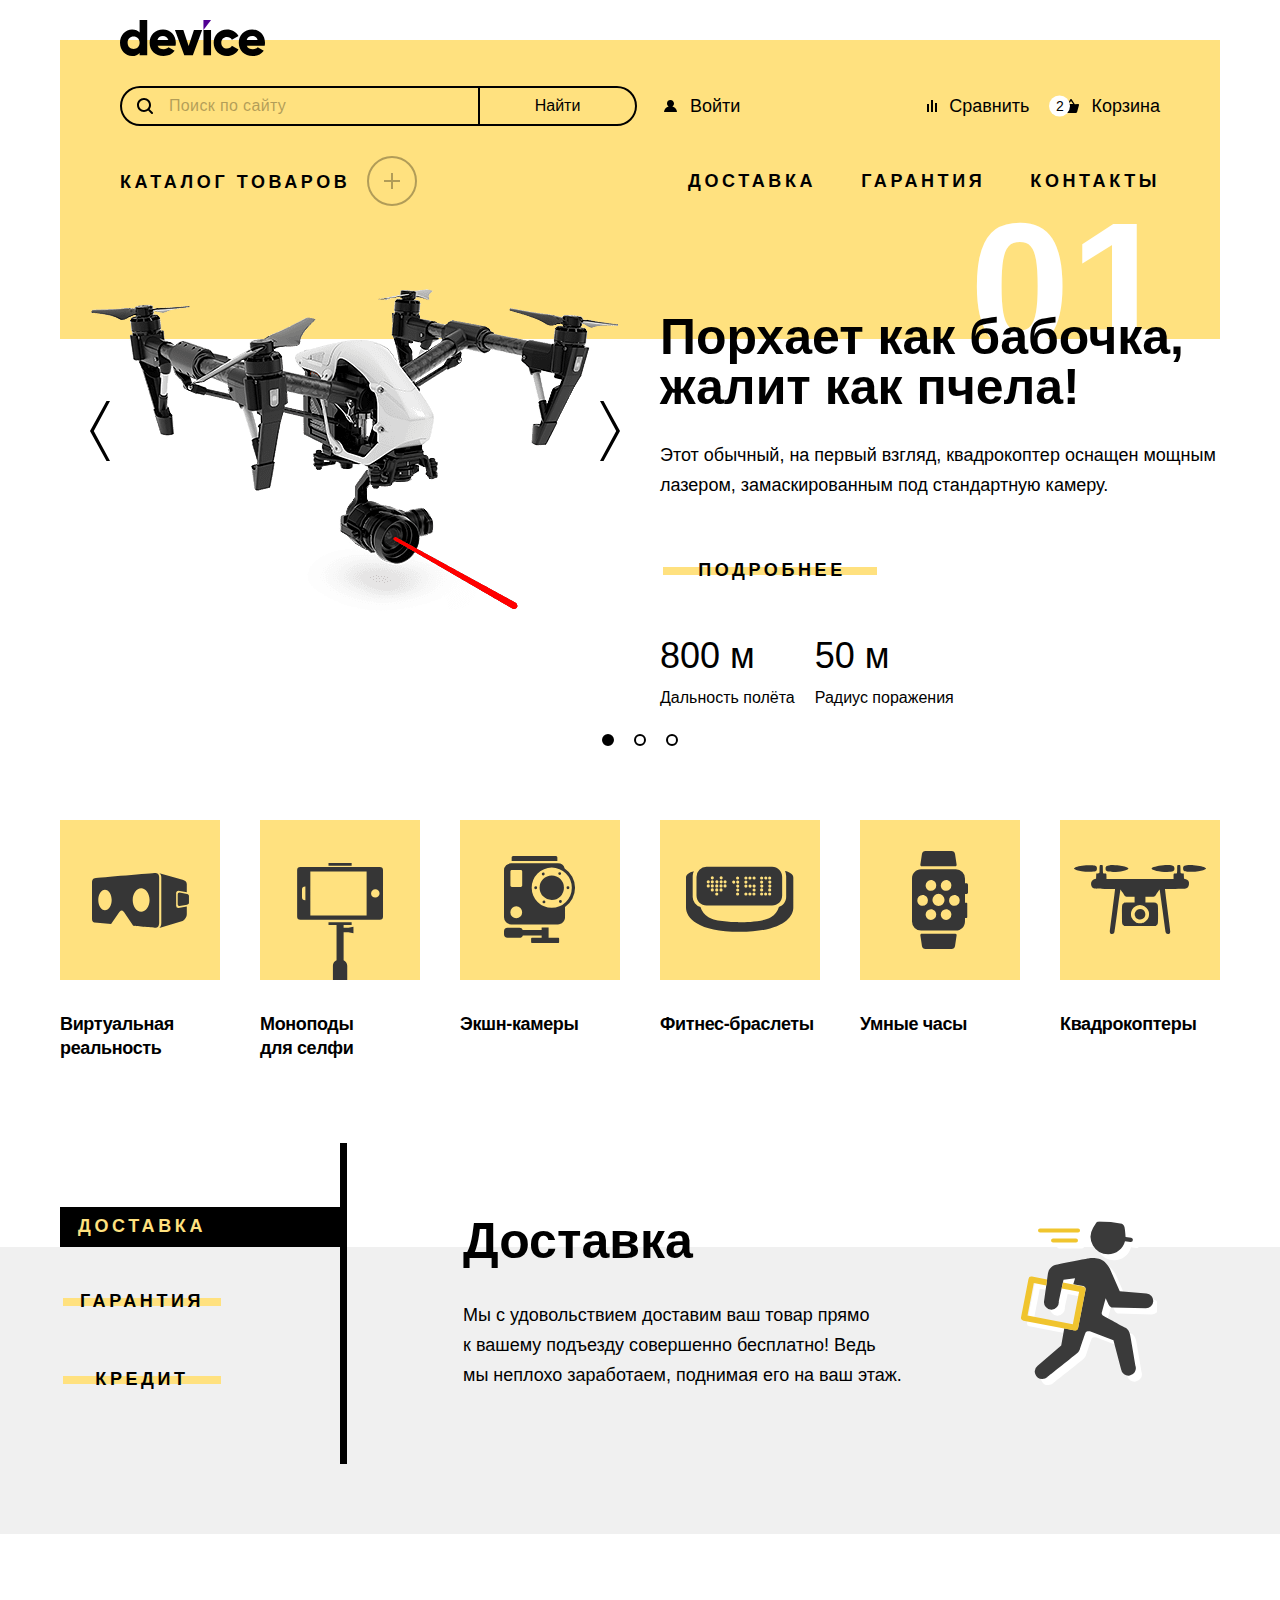
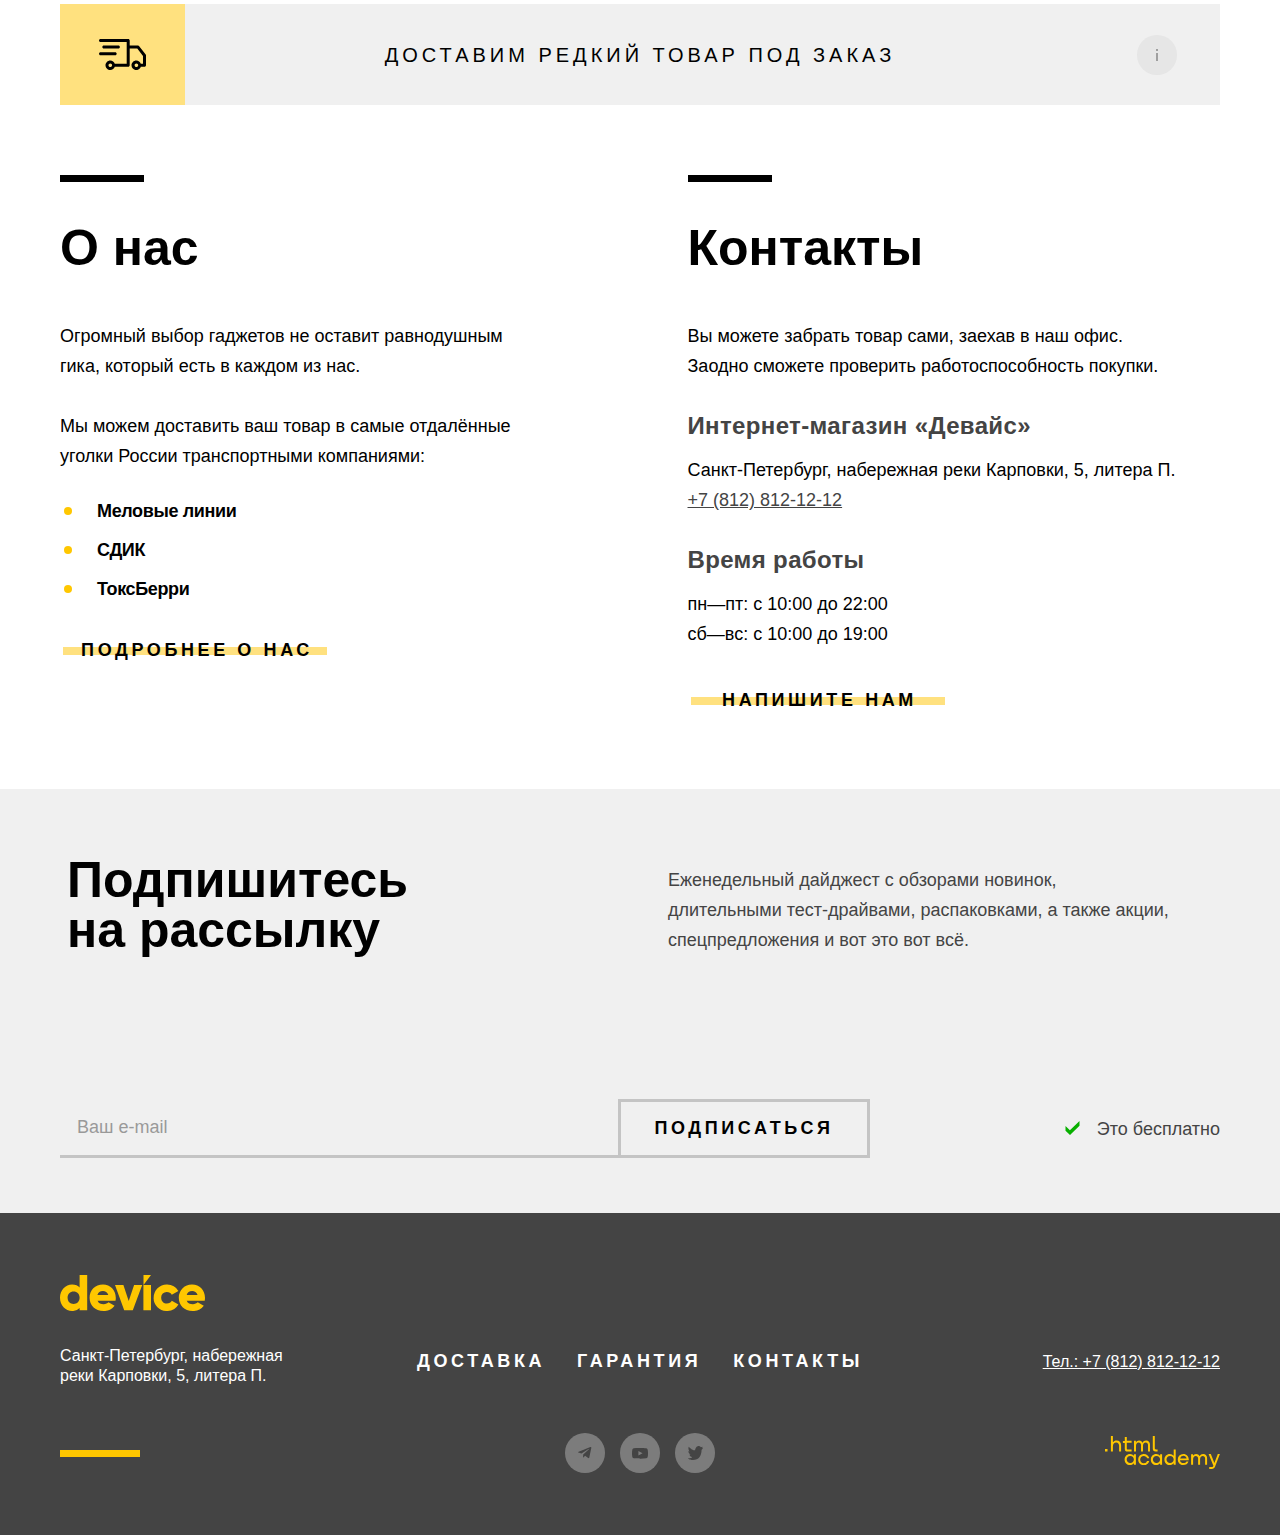
==== commit 81c3c35a: "Merge pull request #3 from blinovaao/master" ====
--- a/index.html
+++ b/index.html
@@ -135,10 +135,11 @@
         </div>
       </header>
 
-      <main>
+      <main class="main">
         <h1 class="visually-hidden">Интернет-магазин гаджетов "Девайс".</h1>
 
         <section class="slider">
+          <h2 class="visually-hidden">Популярные товары</h2>
           <div class="slider-container container">
             <ul class="slider-list list-reset">
               <li class="slider-item slider-item-active">
--- a/styles/styles.css
+++ b/styles/styles.css
@@ -523,7 +523,7 @@
 
 .cart-container {
   position: absolute;
-  top: 38px;
+  top: 100%;
   right: -68%;
   z-index: 2;
 
@@ -824,15 +824,15 @@
 
 .submenu {
   position: absolute;
-  top: 109%;
+  top: 100%;
   right: 0;
   left: 0;
   z-index: 10;
 
   display: none;
   width: 1160px;
-  margin-left: -60px;
-  padding: 5px 60px 50px;
+  margin: 0 -60px;
+  padding: 8px 60px 46px;
 
   background-color: var(--special-yellow-light);
 
@@ -864,8 +864,8 @@
   display:     grid;
 }
 
-.navigation-link-catalog:hover span::after,
-.navigation-link-catalog:focus-within span::after {
+.navigation-item-catalog:hover span::after,
+.navigation-item-catalog:focus-within span::after {
   display: none;
 }
 
@@ -877,7 +877,7 @@
 }
 
 /* MAIN */
-main {
+.main {
   -webkit-box-flex: 1;
   -ms-flex-positive: 1;
   flex-grow: 1;
@@ -886,7 +886,7 @@
 /* SLIDER */
 .slider {
   margin-top: -18px;
-  padding-bottom: 66px;
+  padding-bottom: 67px;
 }
 
 .slider-container {
@@ -1239,7 +1239,7 @@
   -webkit-box-direction: normal;
   -ms-flex-direction: column;
       flex-direction: column;
-  padding: 64px 0;
+  padding: 64px 0 61px;
 
   border-right: 7px solid var(--basic-black);
 
@@ -1297,7 +1297,7 @@
 
 /* DELIVERY */
 .delivery {
-  padding: 70px 0 69px;
+  padding: 70px 0;
 }
 
 .delivery-link {
@@ -1495,7 +1495,7 @@
 
 /* SUBSCRIBE */
 .subscribe {
-  padding: 66px 0 56px 0;
+  padding: 66px 0 55px 0;
 
   background-color: var(--basic-light);
 }
@@ -1603,7 +1603,7 @@
 }
 
 .subscribe-submit {
-  width: 253px;
+  width: 252px;
   padding: 16px;
 }
 
@@ -2334,7 +2334,7 @@
 
 /* FOOTER */
 .footer {
-  padding: 62px 0;
+  padding: 62px 0 57px;
 
   color: var(--basic-white);
 
@@ -2565,7 +2565,7 @@
   position: fixed;
   top: 0;
   left: 0;
-  z-index: 5;
+  z-index: 20;
 
   display: -webkit-box;
   display: -ms-flexbox;
@@ -2584,7 +2584,7 @@
   position: relative;
 
   margin: auto;
-  padding: 63px 70px;
+  padding: 63px 70px 56px;
 
   background-color: var(--basic-white);
   border: 10px solid var(--basic-black);
@@ -2674,14 +2674,6 @@
       flex-direction: column;
 }
 
-.modal-field-error .modal-input {
-  border-color: var(--status-error);
-}
-
-.modal-field-error .field-hint {
-  color: var(--status-error);
-}
-
 .username-field-wrapper {
   -ms-grid-column: 1;
       grid-column: 1 / span 2;
@@ -2797,8 +2789,20 @@
 }
 
 .field-hint {
+  display: none;
+
   font-size: 14px;
   line-height: 20px;
+}
+
+.modal-field-error .modal-input {
+  border-color: var(--status-error);
+}
+
+.modal-field-error .field-hint {
+  display: inline-block;
+
+  color: var(--status-error);
 }
 
 .modal-amount-field {
